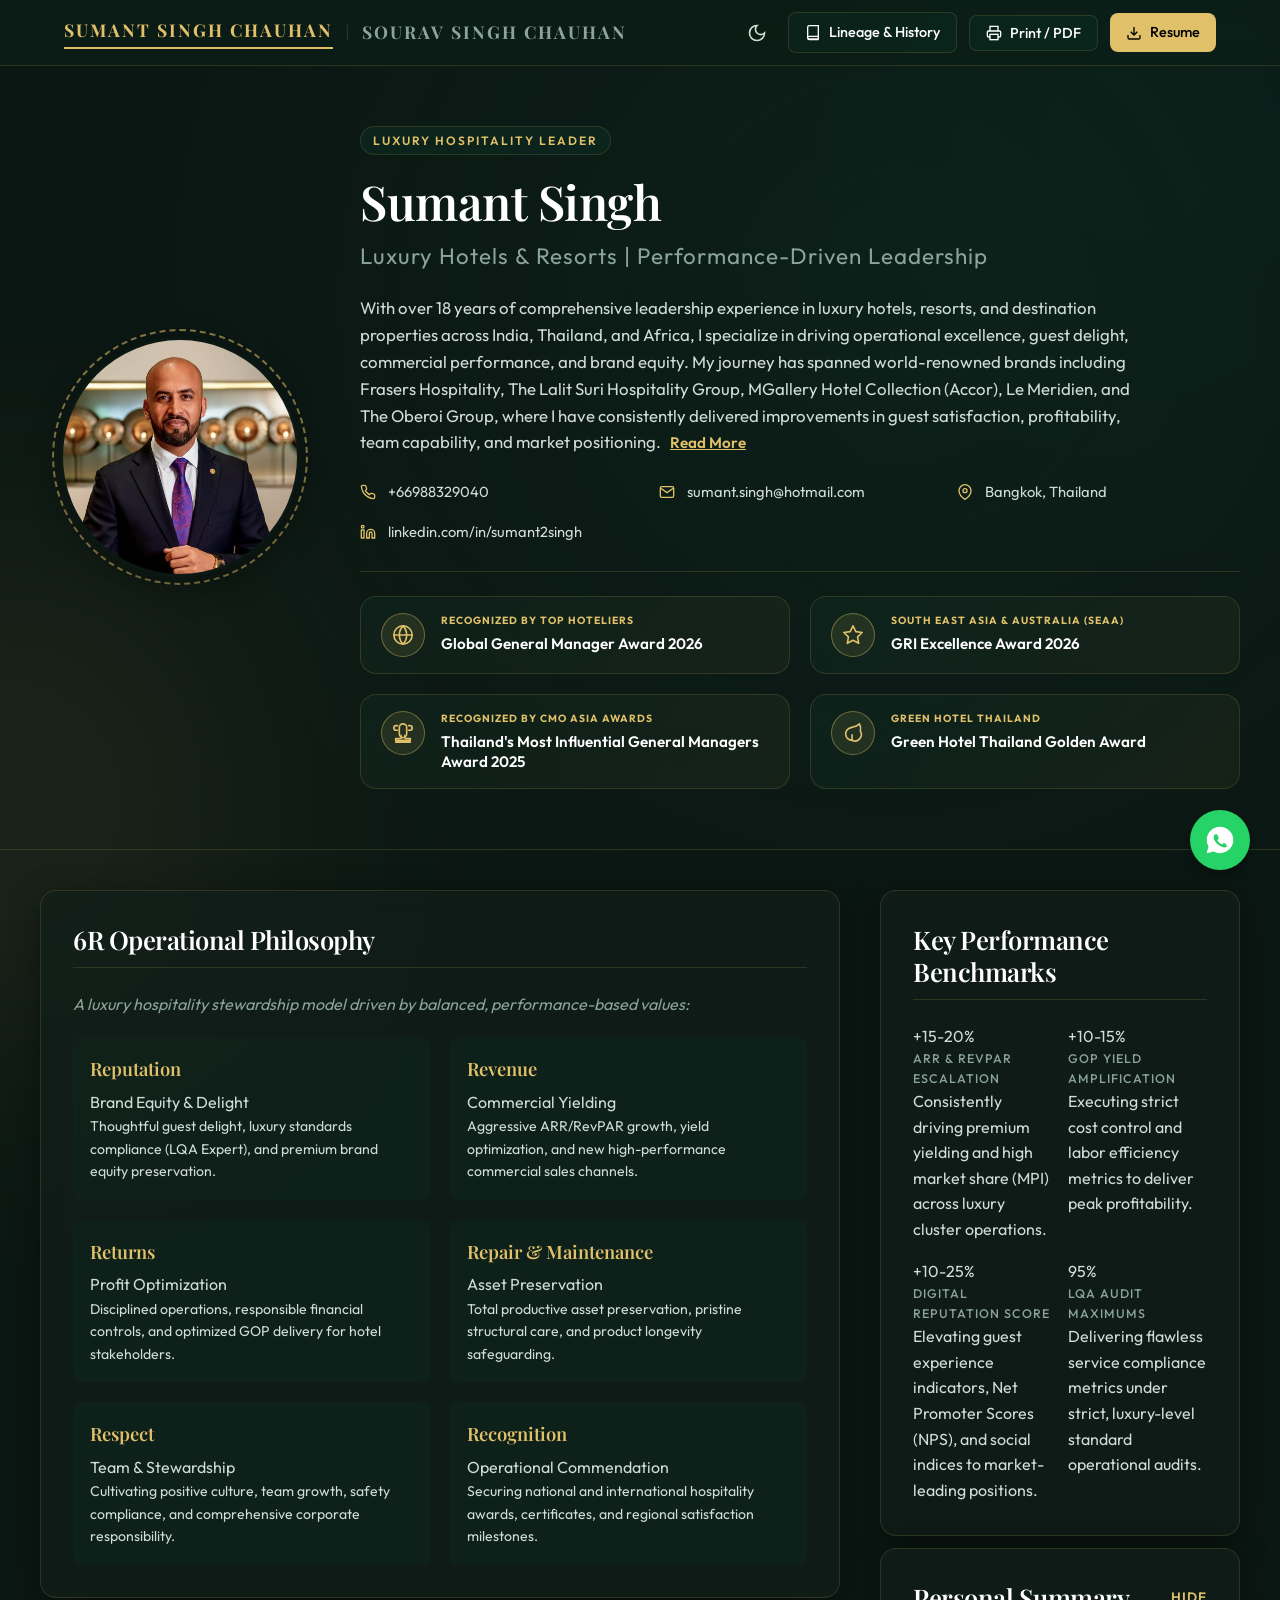
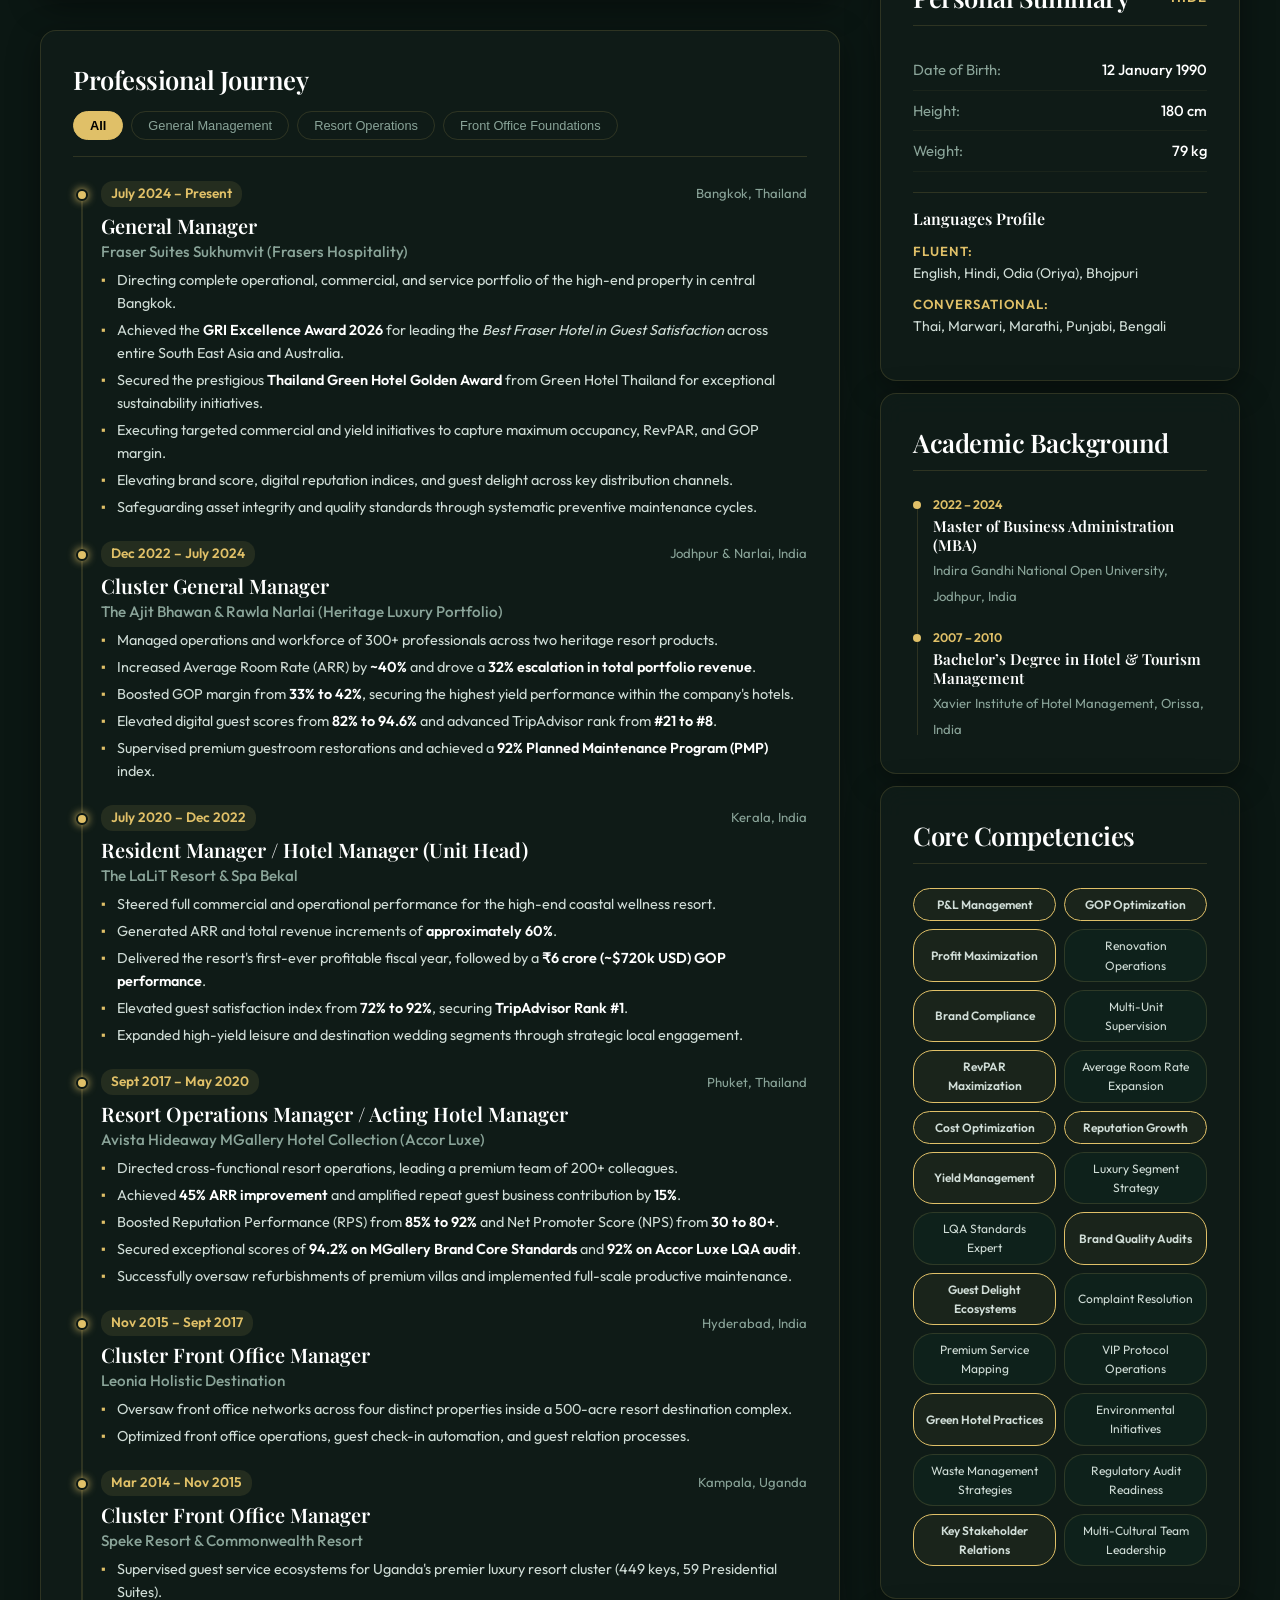
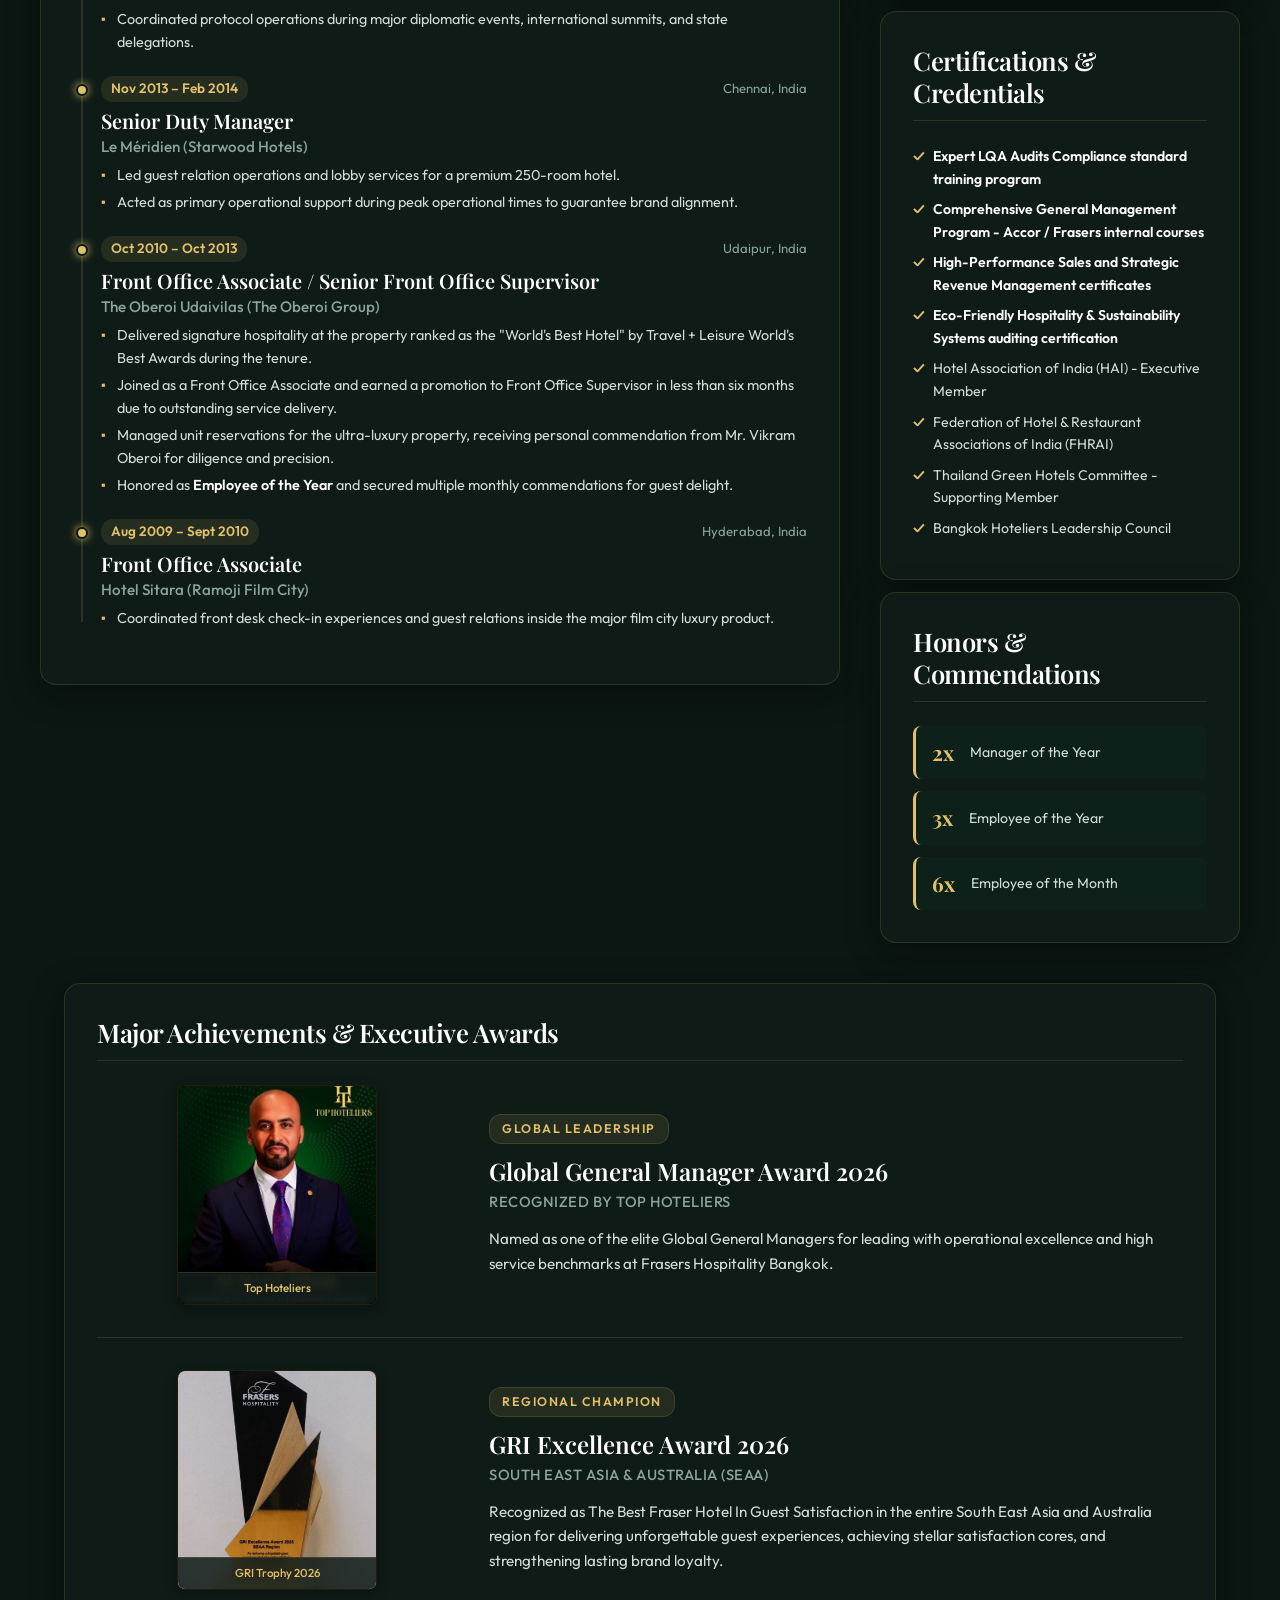
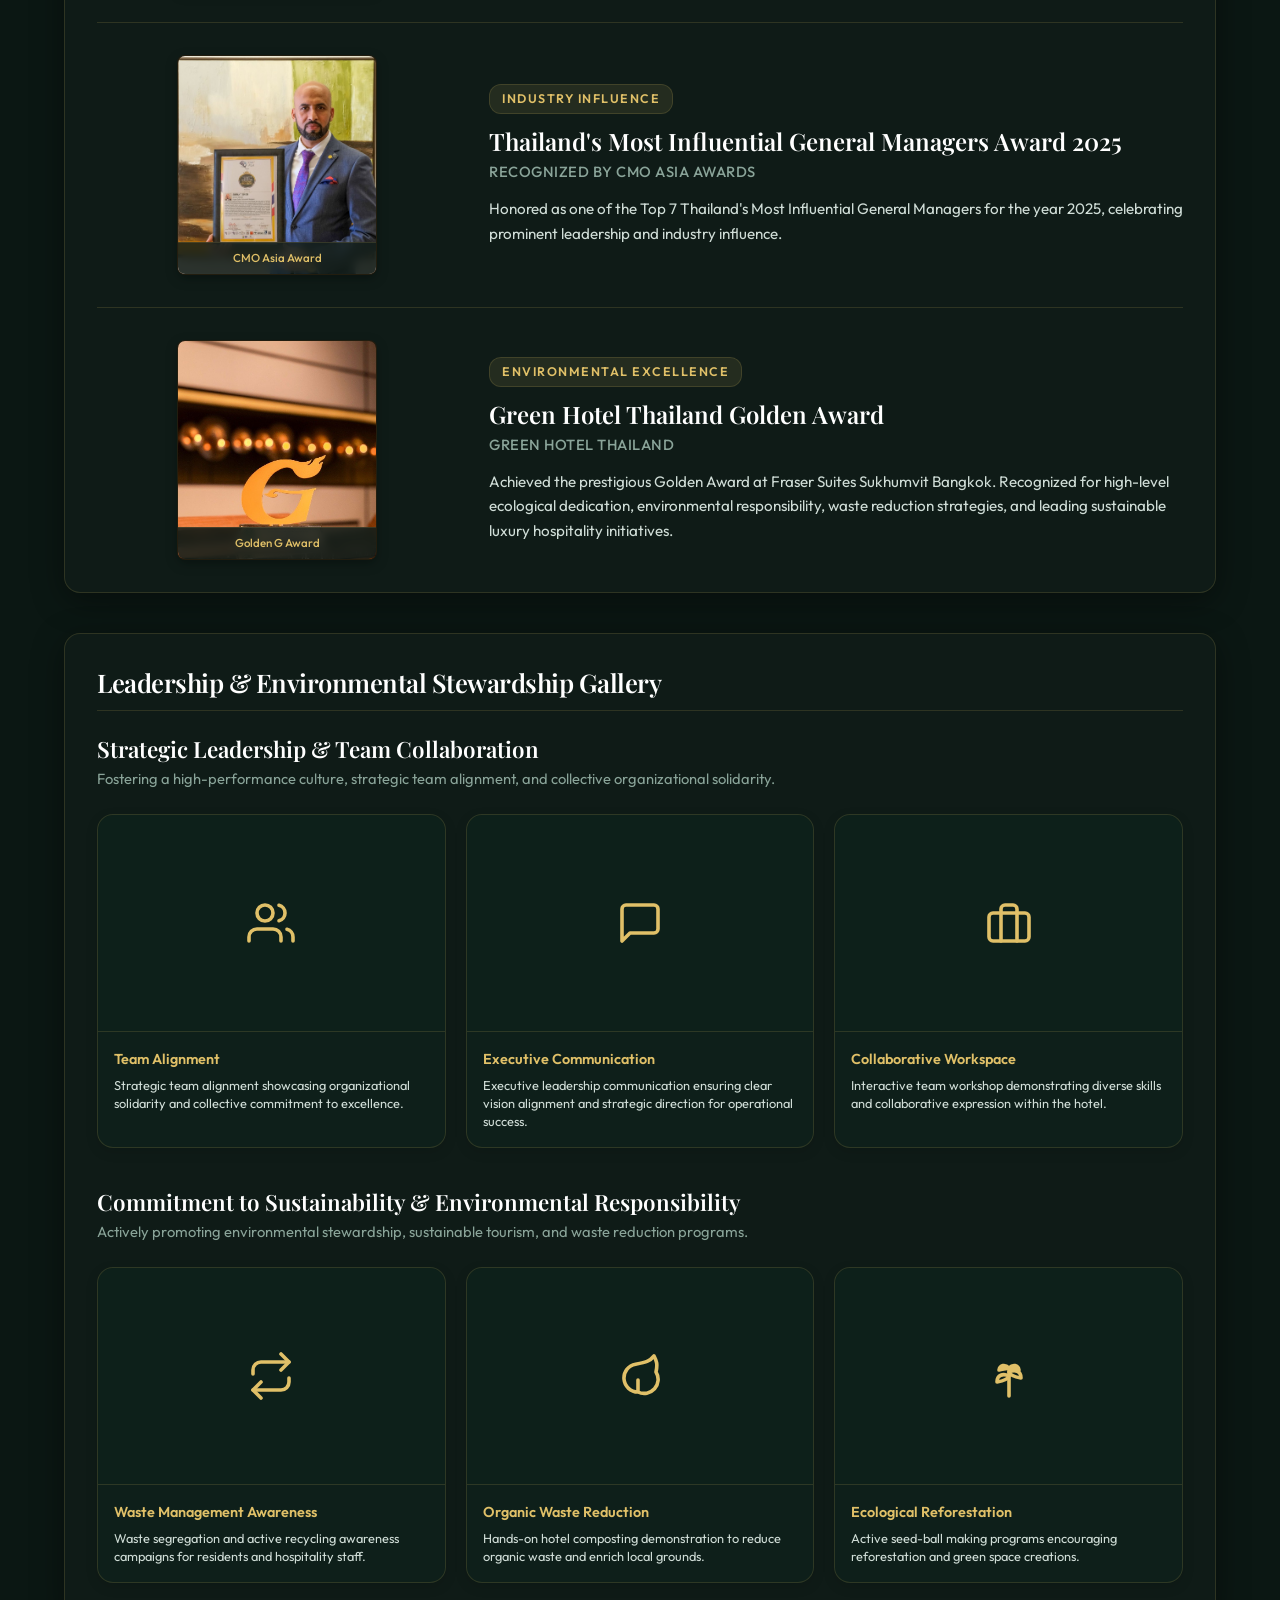
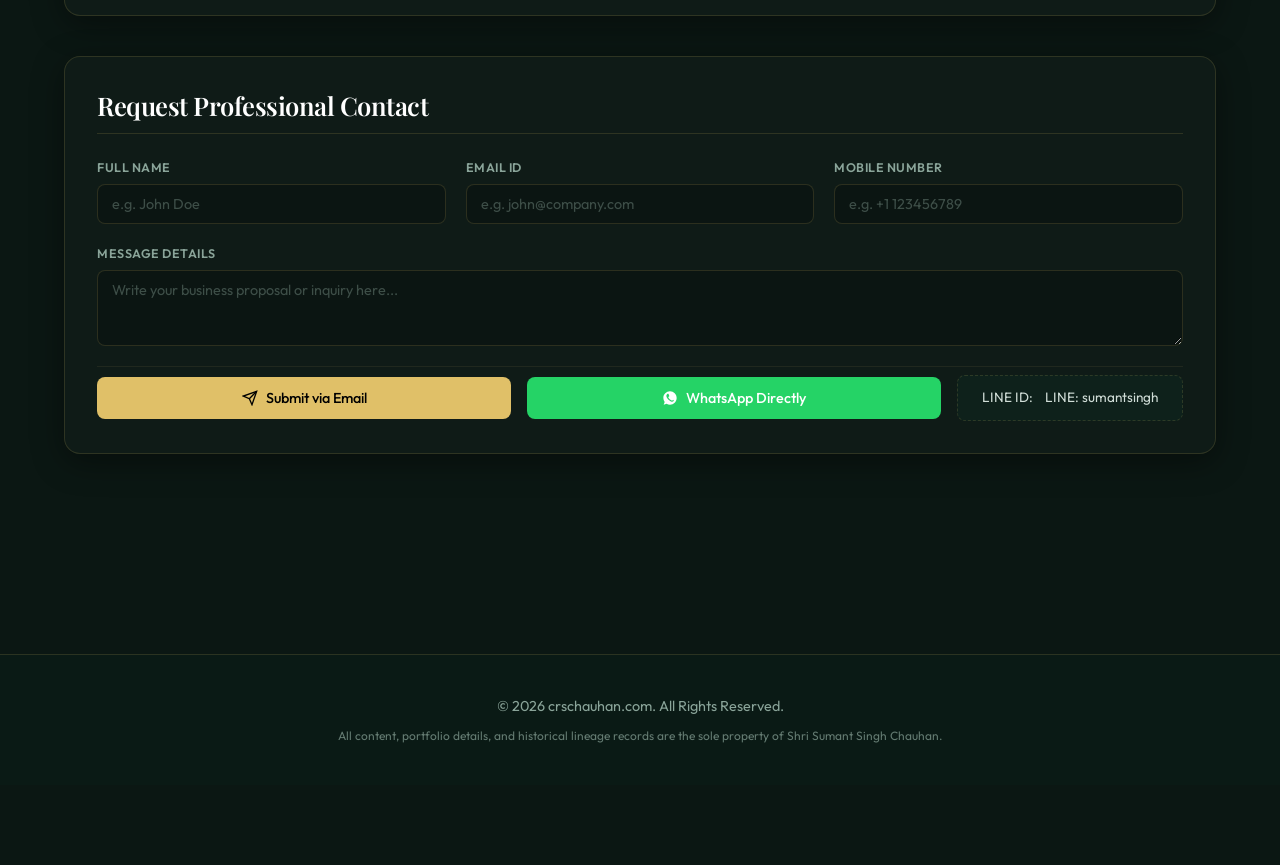
==== index.html @ 69173e4f "Highlight specified core competencies and rename assets only on Sumant profile, and remove bottom pa" ====
<!DOCTYPE html>
<html lang="en" data-theme="dark">
<head>
  <meta charset="UTF-8">
  <meta name="viewport" content="width=device-width, initial-scale=1.0">
  <script>
    if ('serviceWorker' in navigator) {
      navigator.serviceWorker.getRegistrations().then(function(registrations) {
        for (let registration of registrations) {
          registration.unregister();
        }
      });
    }
  </script>
  <!-- Deployment Trigger: June 29, 2026 -->
  <title>Sumant Singh | General Manager & Luxury Hospitality Leader</title>
  
  <!-- SEO Meta Tags -->
  <meta name="description" content="Executive Portfolio & Biodata of Sumant Singh, General Manager in luxury hospitality. 16+ years experience directing world-class resorts and luxury properties.">
  <meta name="keywords" content="Sumant Singh, General Manager, Luxury Hospitality, Resort Operations, Hotel Manager, LQA Standards, The Oberoi, MGallery, Frasers Hospitality, Jodhpur, Bangkok">
  <meta name="author" content="Sumant Singh">
  <link rel="canonical" href="https://crschauhan.com/">
  
  <!-- Open Graph -->
  <meta property="og:title" content="Sumant Singh | General Manager & Luxury Hospitality Leader">
  <meta property="og:description" content="16+ years of operational excellence, driving RevPAR +15-20% and GOP +10-15% in premium resorts and luxury destinations globally.">
  <meta property="og:image" content="profile.jpg">
  <meta property="og:url" content="https://crschauhan.com/">
  <meta property="og:type" content="profile">

  <!-- Preloads -->
  <link rel="preload" as="image" href="profile.jpg">

  <!-- Google Fonts -->
  <link rel="preconnect" href="https://fonts.googleapis.com">
  <link rel="preconnect" href="https://fonts.gstatic.com" crossorigin>
  <link href="https://fonts.googleapis.com/css2?family=Outfit:wght@300;400;500;600;700&family=Playfair+Display:ital,wght@0,400;0,600;0,700;1,400&display=swap" rel="stylesheet">

  <!-- JSON-LD Structured Data -->
  <script type="application/ld+json">
  {
    "@context": "https://schema.org",
    "@type": "Person",
    "name": "Sumant Singh",
    "jobTitle": "General Manager",
    "description": "Luxury hospitality leader with 16+ years of experience directing world-class resorts and luxury properties across India, Thailand, and Africa.",
    "url": "https://crschauhan.com/",
    "image": "https://crschauhan.com/profile.jpg",
    "telephone": "+66988329040",
    "email": "sumant.singh@hotmail.com",
    "address": {
      "@type": "PostalAddress",
      "addressLocality": "Bangkok",
      "addressCountry": "TH"
    },
    "sameAs": [
      "https://www.linkedin.com/in/sumant2singh"
    ],
    "knowsAbout": ["Revenue Management", "Luxury Hospitality", "Resort Operations", "LQA Standards", "Yield Management"]
  }
  </script>

  <!-- Custom Stylesheet -->
  <link rel="stylesheet" href="styles.css">
  <style>
    @media (min-width: 1025px) {
      .timeline-item {
        margin-bottom: 22px;
      }
      .timeline-company {
        margin-bottom: 8px;
      }
      .timeline-details li {
        margin-bottom: 4px;
      }
      .sidebar-column .section-card {
        margin-bottom: 12px;
      }
      .sidebar-column .section-card:last-child {
        margin-bottom: 0;
      }
    }
  </style>
</head>
<body>

  <!-- Background Glows -->
  <div class="glow-container" aria-hidden="true">
    <div class="glow-bg glow-1"></div>
    <div class="glow-bg glow-2"></div>
  </div>

  <!-- Top Action Bar -->
  <nav class="action-bar" aria-label="Quick Controls">
    <div class="action-bar-container">
      <div class="logo-switcher">
        <a href="index.html" class="logo-link active">SUMANT <span class="logo-last-name">SINGH CHAUHAN</span></a>
        <span class="logo-separator">|</span>
        <a href="sourav.html" class="logo-link">SOURAV <span class="logo-last-name">SINGH CHAUHAN</span></a>
      </div>
      <div class="action-controls">
        <button id="theme-toggle" class="btn-icon" aria-label="Toggle Light/Dark Theme" title="Toggle Theme">
          <svg class="sun-icon" xmlns="http://www.w3.org/2000/svg" viewBox="0 0 24 24" fill="none" stroke="currentColor" stroke-width="2"><circle cx="12" cy="12" r="4"/><path d="M12 2v2M12 20v2M4.93 4.93l1.41 1.41M17.66 17.66l1.41 1.41M2 12h2M20 12h2M6.34 17.66l-1.41 1.41M19.07 4.93l-1.41 1.41"/></svg>
          <svg class="moon-icon" xmlns="http://www.w3.org/2000/svg" viewBox="0 0 24 24" fill="none" stroke="currentColor" stroke-width="2"><path d="M12 3a6 6 0 0 0 9 9 9 9 0 1 1-9-9Z"/></svg>
        </button>
        <a href="history.html" class="btn btn-secondary btn-small">
          <svg class="btn-icon-svg" xmlns="http://www.w3.org/2000/svg" viewBox="0 0 24 24" fill="none" stroke="currentColor" stroke-width="2"><path d="M4 19.5A2.5 2.5 0 0 1 6.5 17H20M4 19.5A2.5 2.5 0 0 0 6.5 22H20M4 19.5V3.5A2.5 2.5 0 0 1 6.5 1H20v20H6.5a2.5 2.5 0 0 1-2.5-2.5z"/></svg>
          <span class="btn-text">Lineage & History</span>
        </a>
        <button id="btn-print" class="btn btn-secondary btn-small" aria-label="Print Biodata / Export PDF">
          <svg class="btn-icon-svg" xmlns="http://www.w3.org/2000/svg" viewBox="0 0 24 24" fill="none" stroke="currentColor" stroke-width="2"><path d="M6 9V2h12v7M6 18H4a2 2 0 0 1-2-2v-5a2 2 0 0 1 2-2h16a2 2 0 0 1 2 2v5a2 2 0 0 1-2 2h-2"/><rect x="6" y="14" width="12" height="8"/></svg>
          <span class="btn-text">Print / PDF</span>
        </button>
        <a href="resume.pdf" target="_blank" class="btn btn-primary btn-small" download="Sumant_Singh_Resume.pdf">
          <svg class="btn-icon-svg" xmlns="http://www.w3.org/2000/svg" viewBox="0 0 24 24" fill="none" stroke="currentColor" stroke-width="2"><path d="M21 15v4a2 2 0 0 1-2 2H5a2 2 0 0 1-2-2v-4M7 10l5 5 5-5M12 15V3"/></svg>
          <span class="btn-text">Resume</span>
        </a>
      </div>
    </div>
  </nav>

  <!-- Executive Header -->
  <header class="hero-section">
    <div class="hero-container">
      <div class="hero-profile-wrapper">
        <div class="profile-image-container">
          <img src="profile.jpg" alt="Sumant Singh General Manager Bangkok" class="profile-image" loading="eager" fetchpriority="high" decoding="async">
          <div class="profile-image-border"></div>
        </div>
      </div>
      
      <div class="hero-content">
        <span class="badge">Luxury Hospitality Leader</span>
        <h1 class="hero-title">Sumant Singh</h1>
        <p class="hero-subtitle">General Manager</p>
        
        <div class="hero-bio">
          With over 18 years of comprehensive leadership experience in luxury hotels, resorts, and destination properties across India, Thailand, and Africa, I specialize in driving operational excellence, guest delight, commercial performance, and brand equity. My journey has spanned world-renowned brands including Frasers Hospitality, The Lalit Suri Hospitality Group, MGallery Hotel Collection (Accor), Le Meridien, and The Oberoi Group, where I have consistently delivered improvements in guest satisfaction, profitability, team capability, and market positioning.
        </div>

        <!-- Quick Contacts Grid -->
        <div class="quick-contacts">
          <div class="contact-item">
            <svg class="contact-icon" xmlns="http://www.w3.org/2000/svg" viewBox="0 0 24 24" fill="none" stroke="currentColor" stroke-width="2"><path d="M22 16.92v3a2 2 0 0 1-2.18 2 19.79 19.79 0 0 1-8.63-3.07 19.5 19.5 0 0 1-6-6 19.79 19.79 0 0 1-3.07-8.67A2 2 0 0 1 4.11 2h3a2 2 0 0 1 2 1.72 12.84 12.84 0 0 0 .7 2.81 2 2 0 0 1-.45 2.11L8.09 9.91a16 16 0 0 0 6 6l1.27-1.27a2 2 0 0 1 2.11-.45 12.84 12.84 0 0 0 2.81.7A2 2 0 0 1 22 16.92z"/></svg>
            <a href="tel:+66988329040" class="contact-link">+66 988329040</a>
          </div>
          <div class="contact-item">
            <svg class="contact-icon" xmlns="http://www.w3.org/2000/svg" viewBox="0 0 24 24" fill="none" stroke="currentColor" stroke-width="2"><path d="M4 4h16c1.1 0 2 .9 2 2v12c0 1.1-.9 2-2 2H4c-1.1 0-2-.9-2-2V6c0-1.1.9-2 2-2z"/><polyline points="22,6 12,13 2,6"/></svg>
            <a href="mailto:sumant.singh@hotmail.com" class="contact-link">sumant.singh@hotmail.com</a>
          </div>
          <div class="contact-item">
            <svg class="contact-icon" xmlns="http://www.w3.org/2000/svg" viewBox="0 0 24 24" fill="none" stroke="currentColor" stroke-width="2"><path d="M21 10c0 7-9 13-9 13s-9-6-9-13a9 9 0 0 1 18 0z"/><circle cx="12" cy="10" r="3"/></svg>
            <span class="contact-text">Bangkok, Thailand</span>
          </div>
          <div class="contact-item">
            <svg class="contact-icon" xmlns="http://www.w3.org/2000/svg" viewBox="0 0 24 24" fill="none" stroke="currentColor" stroke-width="2"><path d="M16 8a6 6 0 0 1 6 6v7h-4v-7a2 2 0 0 0-2-2 2 2 0 0 0-2 2v7h-4v-7a6 6 0 0 1 6-6z"/><rect x="2" y="9" width="4" height="12"/><circle cx="4" cy="4" r="2"/></svg>
            <a href="https://www.linkedin.com/in/sumant2singh" target="_blank" class="contact-link">linkedin.com/in/sumant2singh</a>
          </div>
        </div>

        <!-- Elegant Hero Awards Grid (2x2 layout) -->
        <div class="hero-awards-grid">
          
          <!-- Award 1: Global GM -->
          <div class="hero-award-card" tabindex="0">
            <div class="hero-award-icon-container">
              <svg class="hero-award-icon" viewBox="0 0 24 24" fill="none" stroke="currentColor" stroke-width="1.8" stroke-linecap="round" stroke-linejoin="round">
                <circle cx="12" cy="12" r="10"/>
                <path d="M12 2a14.5 14.5 0 0 0 0 20 14.5 14.5 0 0 0 0-20M2 12h20"/>
              </svg>
            </div>
            <div class="hero-award-content">
              <span class="hero-award-category">RECOGNIZED BY TOP HOTELIERS</span>
              <h3 class="hero-award-title">Global General Manager Award 2026</h3>
            </div>
          </div>

          <!-- Award 2: Most Influential GM -->
          <div class="hero-award-card" tabindex="0">
            <div class="hero-award-icon-container">
              <svg class="hero-award-icon" viewBox="0 0 24 24" fill="none" stroke="currentColor" stroke-width="1.8" stroke-linecap="round" stroke-linejoin="round">
                <polygon points="12 2 15.09 8.26 22 9.27 17 14.14 18.18 21.02 12 17.77 5.82 21.02 7 14.14 2 9.27 8.91 8.26 12 2"/>
              </svg>
            </div>
            <div class="hero-award-content">
              <span class="hero-award-category">RECOGNIZED BY CMO ASIA AWARDS</span>
              <h3 class="hero-award-title">Thailand's Most Influential General Managers Award 2025</h3>
            </div>
          </div>

          <!-- Award 3: GRI Excellence -->
          <div class="hero-award-card" tabindex="0">
            <div class="hero-award-icon-container">
              <svg class="hero-award-icon" viewBox="0 0 24 24" fill="none" stroke="currentColor" stroke-width="1.8" stroke-linecap="round" stroke-linejoin="round">
                <path d="M6 9H4.5a2.5 2.5 0 0 1 0-5H6M18 9h1.5a2.5 2.5 0 0 0 0-5H18M4 22h16M10 14.66V17c0 .55-.45 1-1 1H4v2h16v-2h-5c-.55 0-1-.45-1-1v-2.34"/>
                <path d="M12 2a4 4 0 0 0-4 4v7a4 4 0 0 0 8 0V6a4 4 0 0 0-4-4z"/>
              </svg>
            </div>
            <div class="hero-award-content">
              <span class="hero-award-category">SOUTH EAST ASIA & AUSTRALIA (SEAA)</span>
              <h3 class="hero-award-title">GRI Excellence Award 2026</h3>
            </div>
          </div>

          <!-- Award 4: Green Hotel Thailand -->
          <div class="hero-award-card" tabindex="0">
            <div class="hero-award-icon-container">
              <svg class="hero-award-icon" viewBox="0 0 24 24" fill="none" stroke="currentColor" stroke-width="1.8" stroke-linecap="round" stroke-linejoin="round">
                <path d="M11 20A7 7 0 0 1 9.8 6.1C15.5 5 17 4.48 19 2c1 2 2 3.5 1 8a7 7 0 0 1-9 10zm0 0v-6"/>
              </svg>
            </div>
            <div class="hero-award-content">
              <span class="hero-award-category">GREEN HOTEL THAILAND</span>
              <h3 class="hero-award-title">Green Hotel Thailand Golden Award</h3>
            </div>
          </div>

        </div>

      </div>
    </div>
  </header>

  <!-- Principal Content -->
  <main class="main-content">
    <div class="main-container">
      
      <!-- LEFT COLUMN: Career Experience & Philosophy -->
      <section class="career-column" aria-labelledby="experience-heading">
        
        <!-- Hospitality Philosophy -->
        <div class="section-card philosophy-card">
          <h2 class="section-title">6R Operational Philosophy</h2>
          <p class="philosophy-intro">A luxury hospitality stewardship model driven by balanced, performance-based values:</p>
          <div class="philosophy-grid">
            <div class="philosophy-item">
              <span class="phi-value">Reputation</span>
              <p class="phi-desc">Thoughtful guest delight, luxury standards compliance (LQA Expert), and brand equity.</p>
            </div>
            <div class="philosophy-item">
              <span class="phi-value">Revenue</span>
              <p class="phi-desc">Aggressive ARR/RevPAR growth, yield optimization, and new commercial channels.</p>
            </div>
            <div class="philosophy-item">
              <span class="phi-value">Returns</span>
              <p class="phi-desc">Disciplined operations, responsible financial controls, and optimized GOP delivery.</p>
            </div>
            <div class="philosophy-item">
              <span class="phi-value">Repair & Maintenance</span>
              <p class="phi-desc">Total productive asset preservation, pristine structural care, and product longevity.</p>
            </div>
            <div class="philosophy-item">
              <span class="phi-value">Respect</span>
              <p class="phi-desc">The cornerstone of collaborative leadership, high trust, and cross-functional alignment.</p>
            </div>
            <div class="philosophy-item">
              <span class="phi-value">Recognition</span>
              <p class="phi-desc">Empowering service cultures by celebrating achievements and motivating talent.</p>
            </div>
          </div>
        </div>

        <!-- Career Experience -->
        <div class="section-card timeline-card">
          <div class="timeline-header">
            <h2 id="experience-heading" class="section-title">Professional Journey</h2>
            
            <!-- Category Filter Controls -->
            <div class="filter-controls" role="tablist" aria-label="Filter career journey">
              <button class="filter-btn active" role="tab" aria-selected="true" data-filter="all">All</button>
              <button class="filter-btn" role="tab" aria-selected="false" data-filter="gm">General Management</button>
              <button class="filter-btn" role="tab" aria-selected="false" data-filter="ops">Resort Operations</button>
              <button class="filter-btn" role="tab" aria-selected="false" data-filter="fo">Front Office Foundations</button>
            </div>
          </div>

          <div class="timeline-container">
            
            <!-- Fraser Suites -->
            <div class="timeline-item" data-category="gm">
              <div class="timeline-dot"></div>
              <div class="timeline-meta">
                <span class="timeline-date">July 2024 – Present</span>
                <span class="timeline-location">Bangkok, Thailand</span>
              </div>
              <h3 class="timeline-role">General Manager</h3>
              <h4 class="timeline-company">Fraser Suites Sukhumvit (Frasers Hospitality)</h4>
              <ul class="timeline-details">
                <li>Directing complete operational, commercial, and service portfolio of the high-end property in central Bangkok.</li>
                <li>Achieved the **GRI Excellence Award 2026** for leading the *Best Fraser Hotel in Guest Satisfaction* across entire South East Asia and Australia.</li>
                <li>Secured the prestigious **Thailand Green Hotel Golden Award** from Green Hotel Thailand for exceptional sustainability initiatives.</li>
                <li>Executing targeted commercial and yield initiatives to capture maximum occupancy, RevPAR, and GOP margin.</li>
                <li>Elevating brand score, digital reputation indices, and guest delight across key distribution channels.</li>
                <li>Safeguarding asset integrity and quality standards through systematic preventive maintenance cycles.</li>
              </ul>
            </div>

            <!-- Ajit Bhawan -->
            <div class="timeline-item" data-category="gm">
              <div class="timeline-dot"></div>
              <div class="timeline-meta">
                <span class="timeline-date">Dec 2022 – July 2024</span>
                <span class="timeline-location">Jodhpur & Narlai, India</span>
              </div>
              <h3 class="timeline-role">Cluster General Manager</h3>
              <h4 class="timeline-company">The Ajit Bhawan & Rawla Narlai (Heritage Luxury Portfolio)</h4>
              <ul class="timeline-details">
                <li>Managed operations and workforce of 300+ professionals across two heritage resort products.</li>
                <li>Increased Average Room Rate (ARR) by **~40%** and drove a **32% escalation in total portfolio revenue**.</li>
                <li>Boosted GOP margin from **33% to 42%**, securing the highest yield performance within the company's hotels.</li>
                <li>Elevated digital guest scores from **82% to 94.6%** and advanced TripAdvisor rank from **#21 to #8**.</li>
                <li>Supervised premium guestroom restorations and achieved a **92% Planned Maintenance Program (PMP)** index.</li>
              </ul>
            </div>

            <!-- The Lalit -->
            <div class="timeline-item" data-category="gm ops">
              <div class="timeline-dot"></div>
              <div class="timeline-meta">
                <span class="timeline-date">July 2020 – Dec 2022</span>
                <span class="timeline-location">Kerala, India</span>
              </div>
              <h3 class="timeline-role">Resident Manager / Hotel Manager (Unit Head)</h3>
              <h4 class="timeline-company">The LaLiT Resort & Spa Bekal</h4>
              <ul class="timeline-details">
                <li>Steered full commercial and operational performance for the high-end coastal wellness resort.</li>
                <li>Generated ARR and total revenue increments of **approximately 60%**.</li>
                <li>Delivered the resort's first-ever profitable fiscal year, followed by a **₹6 crore (~$720k USD) GOP performance**.</li>
                <li>Elevated guest satisfaction index from **72% to 92%**, securing **TripAdvisor Rank #1**.</li>
                <li>Expanded high-yield leisure and destination wedding segments through strategic local engagement.</li>
              </ul>
            </div>

            <!-- MGallery -->
            <div class="timeline-item" data-category="ops">
              <div class="timeline-dot"></div>
              <div class="timeline-meta">
                <span class="timeline-date">Sept 2017 – May 2020</span>
                <span class="timeline-location">Phuket, Thailand</span>
              </div>
              <h3 class="timeline-role">Resort Operations Manager / Acting Hotel Manager</h3>
              <h4 class="timeline-company">Avista Hideaway MGallery Hotel Collection (Accor Luxe)</h4>
              <ul class="timeline-details">
                <li>Directed cross-functional resort operations, leading a premium team of 200+ colleagues.</li>
                <li>Achieved **45% ARR improvement** and amplified repeat guest business contribution by **15%**.</li>
                <li>Boosted Reputation Performance (RPS) from **85% to 92%** and Net Promoter Score (NPS) from **30 to 80+**.</li>
                <li>Secured exceptional scores of **94.2% on MGallery Brand Core Standards** and **92% on Accor Luxe LQA audit**.</li>
                <li>Successfully oversaw refurbishments of premium villas and implemented full-scale productive maintenance.</li>
              </ul>
            </div>

            <!-- Leonia -->
            <div class="timeline-item" data-category="fo">
              <div class="timeline-dot"></div>
              <div class="timeline-meta">
                <span class="timeline-date">Nov 2015 – Sept 2017</span>
                <span class="timeline-location">Hyderabad, India</span>
              </div>
              <h3 class="timeline-role">Cluster Front Office Manager</h3>
              <h4 class="timeline-company">Leonia Holistic Destination</h4>
              <ul class="timeline-details">
                <li>Oversaw front office networks across four distinct properties inside a 500-acre resort destination complex.</li>
                <li>Optimized front office operations, guest check-in automation, and guest relation processes.</li>
              </ul>
            </div>

            <!-- Speke Resort -->
            <div class="timeline-item" data-category="fo">
              <div class="timeline-dot"></div>
              <div class="timeline-meta">
                <span class="timeline-date">Mar 2014 – Nov 2015</span>
                <span class="timeline-location">Kampala, Uganda</span>
              </div>
              <h3 class="timeline-role">Cluster Front Office Manager</h3>
              <h4 class="timeline-company">Speke Resort & Commonwealth Resort</h4>
              <ul class="timeline-details">
                <li>Supervised guest service ecosystems for Uganda's premier luxury resort cluster (449 keys, 59 Presidential Suites).</li>
                <li>Coordinated protocol operations during major diplomatic events, international summits, and state delegations.</li>
              </ul>
            </div>

            <!-- Le Meridien -->
            <div class="timeline-item" data-category="fo">
              <div class="timeline-dot"></div>
              <div class="timeline-meta">
                <span class="timeline-date">Nov 2013 – Feb 2014</span>
                <span class="timeline-location">Chennai, India</span>
              </div>
              <h3 class="timeline-role">Senior Duty Manager</h3>
              <h4 class="timeline-company">Le Méridien (Starwood Hotels)</h4>
              <ul class="timeline-details">
                <li>Led guest relation operations and lobby services for a premium 250-room hotel.</li>
                <li>Acted as primary operational support during peak operational times to guarantee brand alignment.</li>
              </ul>
            </div>

            <!-- Oberoi Udaivilas -->
            <div class="timeline-item" data-category="fo">
              <div class="timeline-dot"></div>
              <div class="timeline-meta">
                <span class="timeline-date">Oct 2010 – Oct 2013</span>
                <span class="timeline-location">Udaipur, India</span>
              </div>
              <h3 class="timeline-role">Front Office Associate / Senior Front Office Supervisor</h3>
              <h4 class="timeline-company">The Oberoi Udaivilas (The Oberoi Group)</h4>
              <ul class="timeline-details">
                <li>Delivered signature hospitality at the property ranked as the "World's Best Hotel" by Travel + Leisure World's Best Awards during the tenure.</li>
                <li>Joined as a Front Office Associate and earned a promotion to Front Office Supervisor in less than six months due to outstanding service delivery.</li>
                <li>Managed unit reservations for the ultra-luxury property, receiving personal commendation from Mr. Vikram Oberoi for diligence and precision.</li>
                <li>Honored as **Employee of the Year** and secured multiple monthly commendations for guest delight.</li>
              </ul>
            </div>

            <!-- Hotel Sitara -->
            <div class="timeline-item" data-category="fo">
              <div class="timeline-dot"></div>
              <div class="timeline-meta">
                <span class="timeline-date">Aug 2009 – Sept 2010</span>
                <span class="timeline-location">Hyderabad, India</span>
              </div>
              <h3 class="timeline-role">Front Office Associate</h3>
              <h4 class="timeline-company">Hotel Sitara (Ramoji Film City)</h4>
              <ul class="timeline-details">
                <li>Coordinated front desk check-in experiences and guest relations inside the major film city luxury product.</li>
              </ul>
            </div>

          </div>
        </div>
      </section>

      <!-- RIGHT COLUMN: Personal Info, Metrics, Skills, Awards -->
      <aside class="sidebar-column" aria-label="Profile Details and Achievements">
        
        <!-- Impact Metrics -->
        <div class="section-card metrics-card">
          <h2 class="section-title">Key Performance Benchmarks</h2>
          <div class="metrics-grid">
            <div class="metric-box">
              <span class="metric-num">+15-20%</span>
              <span class="metric-label">RevPAR Growth</span>
            </div>
            <div class="metric-box">
              <span class="metric-num">+10-15%</span>
              <span class="metric-label">GOP margin</span>
            </div>
            <div class="metric-box">
              <span class="metric-num">+10-25%</span>
              <span class="metric-label">Reputation Score</span>
            </div>
            <div class="metric-box">
              <span class="metric-num">95%</span>
              <span class="metric-label">Max LQA Audit</span>
            </div>
          </div>
        </div>

        <!-- Personal Details -->
        <div class="section-card personal-card">
          <div class="personal-header">
            <h2 class="section-title">Personal Summary</h2>
            <button id="toggle-personal" class="btn-text-toggle" aria-label="Show or hide personal attributes">Hide</button>
          </div>
          <div id="personal-content" class="personal-body">
            <div class="personal-row">
              <span class="p-label">Date of Birth:</span>
              <span class="p-value">12 January 1990</span>
            </div>
            <div class="personal-row">
              <span class="p-label">Height:</span>
              <span class="p-value">180 cm</span>
            </div>
            <div class="personal-row">
              <span class="p-label">Weight:</span>
              <span class="p-value">79 kg</span>
            </div>
            
            <div class="languages-section">
              <h3 class="sub-section-title">Languages Profile</h3>
              <div class="lang-group">
                <span class="lang-heading">Fluent:</span>
                <p class="lang-list">English, Hindi, Odia (Oriya), Bhojpuri</p>
              </div>
              <div class="lang-group">
                <span class="lang-heading">Conversational:</span>
                <p class="lang-list">Thai, Marwari, Marathi, Punjabi, Bengali</p>
              </div>
            </div>
          </div>
        </div>

        <!-- Academic Foundation -->
        <div class="section-card education-card">
          <h2 class="section-title">Academic Background</h2>
          <div class="edu-timeline">
            <div class="edu-item">
              <div class="edu-dot"></div>
              <span class="edu-year">2022 – 2024</span>
              <h3 class="edu-title">Master of Business Administration (MBA)</h3>
              <p class="edu-inst">Indira Gandhi National Open University, Jodhpur, India</p>
            </div>
            <div class="edu-item">
              <div class="edu-dot"></div>
              <span class="edu-year">2007 – 2010</span>
              <h3 class="edu-title">Bachelor’s Degree in Hotel & Tourism Management</h3>
              <p class="edu-inst">Xavier Institute of Hotel Management, Orissa, India</p>
            </div>
          </div>
        </div>

        <!-- Core Competencies -->
        <div class="section-card skills-card">
          <h2 class="section-title">Core Competencies</h2>
          <div class="skills-wrapper">
            <span class="skill-badge">Business Development</span>
            <span class="skill-badge font-strong">Revenue & Profit Growth</span>
            <span class="skill-badge">Revenue Enhancement</span>
            <span class="skill-badge">Business Transformation</span>
            <span class="skill-badge font-strong">Reputation Management</span>
            <span class="skill-badge">Cost Shaving Initiatives</span>
            <span class="skill-badge">Yield Management</span>
            <span class="skill-badge">Sales Strategy</span>
            <span class="skill-badge">Talent Optimization</span>
            <span class="skill-badge">Training & Development</span>
            <span class="skill-badge">Property Maintenance</span>
          </div>
        </div>

        <!-- Certifications & Committees -->
        <div class="section-card certs-card">
          <h2 class="section-title">Certifications & Credentials</h2>
          <ul class="styled-list">
            <li><strong>LQA Audit Expert & Hotel Re-Classification Auditor</strong></li>
            <li>Member of Hotel Association of India (HAI) & FHRAI Classification Committee</li>
            <li>Certified Departmental Trainer (The Oberoi Group & Accor Hotels)</li>
            <li>Agentic AI Frameworks for Business Planning</li>
            <li>Developing a Competitive Strategy (Professional Credentials)</li>
            <li>Strategic Thinking & Business Development</li>
          </ul>
        </div>

        <!-- Historical Honors & Awards -->
        <div class="section-card awards-card">
          <h2 class="section-title">Honors & Commendations</h2>
          <div class="awards-grid">
            <div class="award-item">
              <span class="award-count">2x</span>
              <span class="award-title">Manager of the Year</span>
            </div>
            <div class="award-item">
              <span class="award-count">3x</span>
              <span class="award-title">Employee of the Year</span>
            </div>
            <div class="award-item">
              <span class="award-count">6x</span>
              <span class="award-title">Employee of the Month</span>
            </div>
          </div>
        </div>

      </aside>

    </div>

    <!-- FULL-WIDTH SECTION: Executive Recognitions & Major Awards -->
    <section class="executive-awards-section" aria-labelledby="exec-awards-heading">
      <div class="executive-awards-container">
        <h2 id="exec-awards-heading" class="section-title">Major Achievements & Executive Awards</h2>
        
        <div class="awards-features-grid">
          
          <!-- Award 1: Global General Manager Award 2026 -->
          <div class="exec-award-card">
            <div class="exec-award-images single-img">
              <div class="award-img-box">
                <img src="award_top_hoteliers.jpg" alt="Sumant Singh celebrated by Top Hoteliers as Global General Manager 2026" class="exec-award-img" loading="lazy" decoding="async">
                <span class="award-img-label">Top Hoteliers</span>
              </div>
            </div>
            <div class="exec-award-info">
              <span class="award-crown">Global Leadership</span>
              <h3>Global General Manager Award 2026</h3>
              <p class="award-org">Recognized by Top Hoteliers</p>
              <p class="award-text">
                Named as one of the elite Global General Managers for leading with operational excellence and high service benchmarks at Frasers Hospitality Bangkok.
              </p>
            </div>
          </div>

          <!-- Award 2: GRI Excellence Award 2026 -->
          <div class="exec-award-card">
            <div class="exec-award-images single-img">
              <div class="award-img-box">
                <img src="award_gri_trophy.jpg" alt="GRI Excellence Award 2026 Trophy Detail" class="exec-award-img" loading="lazy" decoding="async">
                <span class="award-img-label">GRI Trophy 2026</span>
              </div>
            </div>
            <div class="exec-award-info">
              <span class="award-crown">Regional Champion</span>
              <h3>GRI Excellence Award 2026</h3>
              <p class="award-org">South East Asia & Australia (SEAA)</p>
              <p class="award-text">
                Recognized as <strong>The Best Fraser Hotel In Guest Satisfaction</strong> in the entire South East Asia and Australia region for delivering unforgettable guest experiences, achieving stellar satisfaction cores, and strengthening lasting brand loyalty.
              </p>
            </div>
          </div>

          <!-- Award 3: Thailand's Most Influential General Managers Award 2025 -->
          <div class="exec-award-card">
            <div class="exec-award-images single-img">
              <div class="award-img-box">
                <img src="award_cmo_asia.jpg" alt="Sumant Singh receiving Thailand's Most Influential General Managers Award 2025" class="exec-award-img" loading="lazy" decoding="async">
                <span class="award-img-label">CMO Asia Award</span>
              </div>
            </div>
            <div class="exec-award-info">
              <span class="award-crown">Industry Influence</span>
              <h3>Thailand's Most Influential General Managers Award 2025</h3>
              <p class="award-org">Recognized by CMO Asia Awards</p>
              <p class="award-text">
                Honored as one of the Top 7 Thailand's Most Influential General Managers for the year 2025, celebrating prominent leadership and industry influence.
              </p>
            </div>
          </div>

          <!-- Award 4: Green Hotel Thailand Golden Award -->
          <div class="exec-award-card">
            <div class="exec-award-images single-img">
              <div class="award-img-box">
                <img src="award_green_hotel.jpg" alt="Green Hotel Thailand Golden Award Trophy" class="exec-award-img" loading="lazy" decoding="async">
                <span class="award-img-label">Golden G Award</span>
              </div>
            </div>
            <div class="exec-award-info">
              <span class="award-crown">Environmental Excellence</span>
              <h3>Green Hotel Thailand Golden Award</h3>
              <p class="award-org">Green Hotel Thailand</p>
              <p class="award-text">
                Achieved the prestigious <strong>Golden Award</strong> at Fraser Suites Sukhumvit Bangkok. Recognized for high-level ecological dedication, environmental responsibility, waste reduction strategies, and leading sustainable luxury hospitality initiatives.
              </p>
            </div>
          </div>

        </div>
      </div>
    </section>

    <!-- FULL-WIDTH SECTION: Gallery of Strategic Leadership & Environmental Stewardship -->
    <section class="gallery-section" aria-labelledby="gallery-heading">
      <div class="gallery-container">
        <h2 id="gallery-heading" class="section-title">Leadership & Environmental Stewardship Gallery</h2>
        
        <!-- Category 1: Strategic Leadership -->
        <div class="gallery-category-block">
          <h3 class="gallery-cat-title">Strategic Leadership & Team Collaboration</h3>
          <p class="gallery-cat-desc">Fostering a high-performance culture, strategic team alignment, and collective organizational solidarity.</p>
          
          <div class="gallery-grid">
            <figure class="gallery-item-fig">
              <div class="gallery-img-wrapper" aria-hidden="true">
                <svg class="gallery-icon" xmlns="http://www.w3.org/2000/svg" viewBox="0 0 24 24" fill="none" stroke="currentColor" stroke-width="1.8" stroke-linecap="round" stroke-linejoin="round">
                  <path d="M17 21v-2a4 4 0 0 0-4-4H5a4 4 0 0 0-4 4v2"/>
                  <circle cx="9" cy="7" r="4"/>
                  <path d="M23 21v-2a4 4 0 0 0-3-3.87"/>
                  <path d="M16 3.13a4 4 0 0 1 0 7.75"/>
                </svg>
              </div>
              <figcaption class="gallery-caption">
                <strong>Team Alignment</strong>
                <p>Strategic team alignment showcasing organizational solidarity and collective commitment to excellence.</p>
              </figcaption>
            </figure>

            <figure class="gallery-item-fig">
              <div class="gallery-img-wrapper" aria-hidden="true">
                <svg class="gallery-icon" xmlns="http://www.w3.org/2000/svg" viewBox="0 0 24 24" fill="none" stroke="currentColor" stroke-width="1.8" stroke-linecap="round" stroke-linejoin="round">
                  <path d="M21 15a2 2 0 0 1-2 2H7l-4 4V5a2 2 0 0 1 2-2h14a2 2 0 0 1 2 2z"/>
                </svg>
              </div>
              <figcaption class="gallery-caption">
                <strong>Executive Communication</strong>
                <p>Executive leadership communication ensuring clear vision alignment and strategic direction for operational success.</p>
              </figcaption>
            </figure>

            <figure class="gallery-item-fig">
              <div class="gallery-img-wrapper" aria-hidden="true">
                <svg class="gallery-icon" xmlns="http://www.w3.org/2000/svg" viewBox="0 0 24 24" fill="none" stroke="currentColor" stroke-width="1.8" stroke-linecap="round" stroke-linejoin="round">
                  <rect x="2" y="7" width="20" height="14" rx="2" ry="2"/>
                  <path d="M16 21V5a2 2 0 0 0-2-2h-4a2 2 0 0 0-2 2v16"/>
                </svg>
              </div>
              <figcaption class="gallery-caption">
                <strong>Collaborative Workspace</strong>
                <p>Interactive team workshop demonstrating diverse skills and collaborative expression within the hotel.</p>
              </figcaption>
            </figure>
          </div>
        </div>

        <!-- Category 2: Commitment to Sustainability -->
        <div class="gallery-category-block">
          <h3 class="gallery-cat-title">Commitment to Sustainability & Environmental Responsibility</h3>
          <p class="gallery-cat-desc">Actively promoting environmental stewardship, sustainable tourism, and waste reduction programs.</p>
          
          <div class="gallery-grid">
            <figure class="gallery-item-fig">
              <div class="gallery-img-wrapper" aria-hidden="true">
                <svg class="gallery-icon" xmlns="http://www.w3.org/2000/svg" viewBox="0 0 24 24" fill="none" stroke="currentColor" stroke-width="1.8" stroke-linecap="round" stroke-linejoin="round">
                  <polyline points="17 1 21 5 17 9"/>
                  <path d="M3 11V9a4 4 0 0 1 4-4h14"/>
                  <polyline points="7 23 3 19 7 15"/>
                  <path d="M21 13v2a4 4 0 0 1-4 4H3"/>
                </svg>
              </div>
              <figcaption class="gallery-caption">
                <strong>Waste Management Awareness</strong>
                <p>Waste segregation and active recycling awareness campaigns for residents and hospitality staff.</p>
              </figcaption>
            </figure>

            <figure class="gallery-item-fig">
              <div class="gallery-img-wrapper" aria-hidden="true">
                <svg class="gallery-icon" xmlns="http://www.w3.org/2000/svg" viewBox="0 0 24 24" fill="none" stroke="currentColor" stroke-width="1.8" stroke-linecap="round" stroke-linejoin="round">
                  <path d="M11 20A7 7 0 0 1 9.8 6.1C15.5 5 17 4.48 19 2c1 2 2 3.5 1 8a7 7 0 0 1-9 10zm0 0v-6"/>
                </svg>
              </div>
              <figcaption class="gallery-caption">
                <strong>Organic Waste Reduction</strong>
                <p>Hands-on hotel composting demonstration to reduce organic waste and enrich local grounds.</p>
              </figcaption>
            </figure>

            <figure class="gallery-item-fig">
              <div class="gallery-img-wrapper" aria-hidden="true">
                <svg class="gallery-icon" xmlns="http://www.w3.org/2000/svg" viewBox="0 0 24 24" fill="none" stroke="currentColor" stroke-width="1.8" stroke-linecap="round" stroke-linejoin="round">
                  <path d="M12 22V8"/>
                  <path d="M12 12c-3-1.5-6-0.5-6 3 3-0.5 5.5-1.5 6-3z"/>
                  <path d="M12 10c3-1.5 6-0.5 6 3-3-0.5-5.5-1.5-6-3z"/>
                  <path d="M12 8c-2-2-4.5-1.5-5 1 1.5-0.5 3.5-0.5 5-1z"/>
                  <path d="M12 8c2-2 4.5-1.5 5 1-1.5-0.5-3.5-0.5-5-1z"/>
                </svg>
              </div>
              <figcaption class="gallery-caption">
                <strong>Ecological Reforestation</strong>
                <p>Active seed-ball making programs encouraging reforestation and green space creations.</p>
              </figcaption>
            </figure>
          </div>
        </div>

      </div>
    </section>

    <!-- FULL-WIDTH SECTION: Horizontal Request Professional Contact -->
    <section class="horizontal-contact-section" aria-labelledby="contact-heading">
      <div class="horizontal-contact-container">
        <h2 id="contact-heading" class="section-title">Request Professional Contact</h2>
        
        <form id="contact-form" class="horizontal-contact-form">
          <div class="form-inputs-row">
            <div class="form-group flex-1">
              <label for="c-name" class="form-label">Full Name</label>
              <input type="text" id="c-name" name="name" class="form-input" placeholder="e.g. John Doe" required>
            </div>
            
            <div class="form-group flex-1">
              <label for="c-email" class="form-label">Email ID</label>
              <input type="email" id="c-email" name="email" class="form-input" placeholder="e.g. john@company.com" required>
            </div>
            
            <div class="form-group flex-1">
              <label for="c-phone" class="form-label">Mobile Number</label>
              <input type="tel" id="c-phone" name="phone" class="form-input" placeholder="e.g. +1 123456789">
            </div>
          </div>
          
          <div class="form-message-row">
            <div class="form-group full-width">
              <label for="c-message" class="form-label">Message Details</label>
              <textarea id="c-message" name="message" class="form-input" rows="3" placeholder="Write your business proposal or inquiry here..." required></textarea>
            </div>
          </div>
          
          <div class="form-actions-row">
            <button type="submit" id="btn-submit-email" class="btn btn-primary">
              <svg class="btn-icon-svg" xmlns="http://www.w3.org/2000/svg" viewBox="0 0 24 24" fill="none" stroke="currentColor" stroke-width="2"><path d="m22 2-7 20-4-9-9-4Z"/><path d="M22 2 11 13"/></svg>
              <span>Submit via Email</span>
            </button>
            
            <button type="button" id="btn-submit-whatsapp" class="btn btn-secondary btn-whatsapp">
              <svg class="btn-icon-svg" xmlns="http://www.w3.org/2000/svg" viewBox="0 0 24 24" fill="currentColor"><path d="M12 2C6.5 2 2 6.5 2 12c0 2.2.7 4.2 2 5.9L2.5 22l4.3-1.4c1.6 1 3.5 1.4 5.2 1.4 5.5 0 10-4.5 10-10S17.5 2 12 2zm5.7 14.1c-.2.6-1.1 1.2-1.6 1.3-.5.1-1.1.2-3.3-.7-2.8-1.1-4.6-4-4.8-4.2s-1.4-1.8-1.4-3.5c0-1.7.9-2.5 1.2-2.9.3-.3.7-.5 1-.5h.3c.2 0 .5 0 .7.5.3.6 1 2.3 1 2.5 0 .2.1.4 0 .6s-.2.4-.4.5c-.2.2-.4.4-.6.6-.2.2-.4.4-.2.8.3.6 1.4 2.2 3 3.6.7.6 1.3.8 1.8 1 .4.2.8.2 1.1.1.4-.1 1.2-.5 1.4-1 .2-.5.2-1 .1-1.1s-.3-.2-.7-.4z"/></svg>
              <span>WhatsApp Directly</span>
            </button>

            <div class="line-id-box-horizontal">
              <span class="line-label">LINE ID:</span>
              <span class="line-value"><a href="https://line.me/ti/p/sumantsingh" target="_blank" class="contact-link">LINE: sumantsingh</a></span>
            </div>
          </div>
        </form>
      </div>
    </section>

  </main>

  <!-- Elegant Static Footer -->
  <footer class="site-footer">
    <div class="footer-container">
      <p>&copy; 2026 crschauhan.com. All Rights Reserved.</p>
      <p class="footer-subtext">All content, portfolio details, and historical lineage records are the sole property of Shri Sumant Singh Chauhan.</p>
    </div>
  </footer>

  <!-- Sticky Mobile Action Footer -->
  <footer class="mobile-footer" aria-label="Mobile Navigation Drawer">
    <div class="mobile-footer-container">
      <a href="tel:+66988329040" class="mobile-footer-btn">
        <svg class="footer-icon" xmlns="http://www.w3.org/2000/svg" viewBox="0 0 24 24" fill="none" stroke="currentColor" stroke-width="2"><path d="M22 16.92v3a2 2 0 0 1-2.18 2 19.79 19.79 0 0 1-8.63-3.07 19.5 19.5 0 0 1-6-6 19.79 19.79 0 0 1-3.07-8.67A2 2 0 0 1 4.11 2h3a2 2 0 0 1 2 1.72 12.84 12.84 0 0 0 .7 2.81 2 2 0 0 1-.45 2.11L8.09 9.91a16 16 0 0 0 6 6l1.27-1.27a2 2 0 0 1 2.11-.45 12.84 12.84 0 0 0 2.81.7A2 2 0 0 1 22 16.92z"/></svg>
        <span>Call</span>
      </a>
      <a href="https://wa.me/66988329040" target="_blank" class="mobile-footer-btn">
        <svg class="footer-icon" xmlns="http://www.w3.org/2000/svg" viewBox="0 0 24 24" fill="none" stroke="currentColor" stroke-width="2"><path d="M21 11.5a8.38 8.38 0 0 1-.9 3.8 8.5 8.5 0 0 1-7.6 4.7 8.38 8.38 0 0 1-3.8-.9L3 21l1.9-5.7a8.38 8.38 0 0 1-.9-3.8 8.5 8.5 0 0 1 4.7-7.6 8.38 8.38 0 0 1 3.8-.9h.5a8.48 8.48 0 0 1 8 8v.5z"/></svg>
        <span>WhatsApp</span>
      </a>
      <button id="btn-mobile-print" class="mobile-footer-btn">
        <svg class="footer-icon" xmlns="http://www.w3.org/2000/svg" viewBox="0 0 24 24" fill="none" stroke="currentColor" stroke-width="2"><path d="M6 9V2h12v7M6 18H4a2 2 0 0 1-2-2v-5a2 2 0 0 1 2-2h16a2 2 0 0 1 2 2v5a2 2 0 0 1-2 2h-2"/><rect x="6" y="14" width="12" height="8"/></svg>
        <span>Print</span>
      </button>
    </div>
  </footer>

  <!-- Core Javascript -->
  <script src="script.js" defer></script>

  <!-- Floating WhatsApp Button -->
  <a href="https://wa.me/919121773501" class="whatsapp-float" target="_blank" aria-label="Chat on WhatsApp">
    <svg viewBox="0 0 24 24" xmlns="http://www.w3.org/2000/svg">
      <path d="M12.012 2c-5.506 0-9.989 4.478-9.99 9.984a9.96 9.96 0 0 0 1.335 4.97L2 22l5.233-1.371a9.936 9.936 0 0 0 4.779 1.218h.004c5.506 0 9.99-4.478 9.99-9.985C22.007 6.478 17.519 2 12.012 2zm5.722 14.125c-.25.702-1.226 1.3-1.742 1.393-.466.084-1.077.155-3.14-.693-2.637-1.082-4.35-3.766-4.482-3.942-.132-.176-1.076-1.428-1.076-2.723 0-1.295.679-1.932.92-2.193.242-.261.528-.326.704-.326h.542c.174 0 .408.065.638.614.23.548.788 1.922.856 2.059.068.137.113.297.022.479-.09.182-.136.296-.272.455-.136.159-.286.356-.408.478-.136.136-.279.285-.12.557.158.272.705 1.163 1.512 1.882.807.72 1.486.942 1.696 1.048.21.106.33.09.453-.05.123-.14.526-.61.666-.818.14-.208.279-.176.47-.106.19.07 1.211.571 1.417.674.205.103.342.154.393.243.05.088.05.513-.2 1.215z"/>
    </svg>
  </a>
</body>
</html>
---- styles.css ----
/* ==========================================================================
   Imperial Emerald & Champagne Gold - Luxury Design System for Sumant Singh
   ========================================================================== */

/* Define Global CSS Variables */
:root {
  /* Fonts */
  --font-serif: 'Playfair Display', Georgia, serif;
  --font-sans: 'Outfit', -apple-system, BlinkMacSystemFont, "Segoe UI", Roboto, sans-serif;

  /* Transitions */
  --transition-smooth: all 0.3s cubic-bezier(0.25, 0.8, 0.25, 1);
  --transition-fast: all 0.15s ease;

  /* Dimensions */
  --container-max-width: 1200px;
  --border-radius-lg: 16px;
  --border-radius-md: 8px;
  --border-radius-sm: 4px;
  --spacing-lg: 32px;
  --spacing-md: 20px;
  --spacing-sm: 12px;

  /* Theme: Dark Mode (Default) */
  --color-primary: #124B38;       /* Rich Deep Forest Green */
  --color-primary-rgb: 18, 75, 56;
  --color-accent: #E0C068;        /* Luxury Champagne Gold */
  --color-accent-hover: #F0D078;
  --color-accent-rgb: 224, 192, 104;
  --color-bg-base: #0B1713;       /* Obsidian Jade Background */
  --color-bg-card: rgba(18, 30, 26, 0.7); /* Deep Glass Jade Card */
  --color-border: rgba(224, 192, 104, 0.15); /* Delicate gold wire borders */
  
  --color-text-title: #FFFFFF;
  --color-text-main: #D0DDD7;     /* Soft sage white */
  --color-text-muted: #8AA499;    /* Muted emerald-gray */
  
  --shadow-main: 0 8px 32px 0 rgba(0, 0, 0, 0.4);
  --shadow-inset: inset 0 0 12px rgba(224, 192, 104, 0.05);
  
  --backdrop-blur: blur(12px);
}

/* Light Theme Variables overrides */
[data-theme="light"] {
  --color-primary: #0F3F2E;
  --color-primary-rgb: 15, 63, 46;
  --color-accent: #AF8E32;        /* Darker, rich matte gold */
  --color-accent-hover: #987B2A;
  --color-accent-rgb: 175, 142, 50;
  --color-bg-base: #FAF9F6;       /* Warm silk off-white */
  --color-bg-card: rgba(255, 255, 255, 0.85); /* Smooth clean white card */
  --color-border: rgba(15, 63, 46, 0.1);    /* Mild primary borders */
  
  --color-text-title: #0A1C16;    /* Dark Obsidian */
  --color-text-main: #2C3C37;     /* Charcoal-Emerald */
  --color-text-muted: #5E716A;    /* Slate Sage */
  
  --shadow-main: 0 8px 24px rgba(15, 63, 46, 0.08);
  --shadow-inset: none;
  
  --backdrop-blur: blur(16px);
}

/* Reset and Base Styles */
* {
  box-sizing: border-box;
  margin: 0;
  padding: 0;
}

html, body {
  overflow-x: hidden;
  max-width: 100%;
}

body {
  background-color: var(--color-bg-base);
  color: var(--color-text-main);
  font-family: var(--font-sans);
  font-size: 16px;
  line-height: 1.6;
  transition: background-color 0.5s ease, color 0.3s ease;
  padding-bottom: 80px; /* Leave space for mobile sticky menu */
  position: relative;
}

/* Background Glow Effects */
.glow-container {
  position: absolute;
  top: 0;
  left: 0;
  width: 100%;
  height: 100%;
  overflow: hidden;
  z-index: -10;
  pointer-events: none;
}

.glow-bg {
  position: absolute;
  border-radius: 50%;
  filter: blur(140px);
  z-index: -10;
  pointer-events: none;
  opacity: 0.15;
  transition: opacity 0.5s ease;
}

[data-theme="light"] .glow-bg {
  opacity: 0.06;
}

.glow-1 {
  width: 500px;
  height: 500px;
  background-color: var(--color-primary);
  top: -100px;
  right: -100px;
}

.glow-2 {
  width: 400px;
  height: 400px;
  background-color: var(--color-accent);
  top: 600px;
  left: -200px;
}

/* Typography elements */
h1, h2, h3, h4 {
  font-family: var(--font-serif);
  color: var(--color-text-title);
  font-weight: 600;
  line-height: 1.25;
}

a {
  color: var(--color-accent);
  text-decoration: none;
  transition: var(--transition-fast);
}

a:hover {
  color: var(--color-accent-hover);
  text-decoration: underline;
}

strong {
  font-weight: 600;
  color: var(--color-text-title);
}

/* Action Bar Styling */
.action-bar {
  position: sticky;
  top: 0;
  background-color: rgba(var(--color-primary-rgb), 0.08);
  backdrop-filter: blur(12px);
  -webkit-backdrop-filter: blur(12px);
  border-bottom: 1px solid var(--color-border);
  z-index: 100;
  transition: var(--transition-smooth);
}

.action-bar-container {
  max-width: var(--container-max-width);
  margin: 0 auto;
  padding: 12px 24px;
  display: flex;
  justify-content: space-between;
  align-items: center;
}

.logo-text {
  font-family: var(--font-serif);
  font-weight: 700;
  font-size: 1.1rem;
  letter-spacing: 2px;
  color: var(--color-accent);
  transition: var(--transition-smooth);
  text-decoration: none;
}

.logo-text:hover {
  opacity: 0.8;
}

.logo-switcher {
  display: flex;
  align-items: center;
  gap: 12px;
}

.logo-link {
  font-family: var(--font-serif);
  font-weight: 700;
  font-size: 1.1rem;
  letter-spacing: 2px;
  color: var(--color-text-muted);
  transition: var(--transition-smooth);
  text-decoration: none;
}

.logo-link.active {
  color: var(--color-accent);
  border-bottom: 2px solid var(--color-accent);
  padding-bottom: 2px;
}

.logo-link:hover {
  color: var(--color-text-main);
}

.logo-separator {
  color: var(--color-border);
  font-size: 1.1rem;
}

.action-controls {
  display: flex;
  gap: var(--spacing-sm);
  align-items: center;
}

/* Buttons System */
.btn {
  display: inline-flex;
  align-items: center;
  justify-content: center;
  gap: 8px;
  font-family: var(--font-sans);
  font-weight: 500;
  border-radius: var(--border-radius-md);
  cursor: pointer;
  transition: var(--transition-smooth);
  border: none;
  font-size: 0.9rem;
}

.btn-small {
  padding: 8px 16px;
}

.btn-full {
  width: 100%;
  padding: 12px;
}

.btn-primary {
  background-color: var(--color-accent);
  color: #000000;
}

.btn-primary:hover {
  background-color: var(--color-accent-hover);
  transform: translateY(-2px);
  box-shadow: 0 4px 12px rgba(var(--color-accent-rgb), 0.3);
  text-decoration: none;
}

.btn-primary:active {
  transform: translateY(0);
}

.btn-secondary {
  background-color: rgba(var(--color-primary-rgb), 0.15);
  color: var(--color-text-title);
  border: 1px solid var(--color-border);
}

.btn-secondary:hover {
  background-color: rgba(var(--color-primary-rgb), 0.3);
  border-color: var(--color-accent);
  transform: translateY(-2px);
  text-decoration: none;
}

.btn-whatsapp {
  background-color: #25D366;
  color: #FFFFFF;
  border: none;
}

.btn-whatsapp:hover {
  background-color: #20BA5A;
  color: #FFFFFF;
  box-shadow: 0 4px 12px rgba(37, 211, 102, 0.3);
}

.btn-icon {
  background: none;
  border: none;
  color: var(--color-text-main);
  cursor: pointer;
  padding: 8px;
  border-radius: 50%;
  transition: var(--transition-smooth);
  display: flex;
  align-items: center;
  justify-content: center;
  border: 1px solid transparent;
}

.btn-icon:hover {
  background-color: rgba(var(--color-primary-rgb), 0.15);
  color: var(--color-accent);
  border-color: var(--color-border);
}

.btn-icon-svg {
  width: 16px;
  height: 16px;
}

/* Theme Icons Visibility */
.sun-icon {
  width: 20px;
  height: 20px;
  display: none;
}

.moon-icon {
  width: 20px;
  height: 20px;
  display: block;
}

[data-theme="light"] .sun-icon {
  display: block;
}

[data-theme="light"] .moon-icon {
  display: none;
}

/* Hero Section */
.hero-section {
  padding: 60px 24px;
  position: relative;
  background: radial-gradient(circle at 70% 30%, rgba(var(--color-primary-rgb), 0.15) 0%, transparent 70%);
  border-bottom: 1px solid var(--color-border);
}

.hero-container {
  max-width: var(--container-max-width);
  margin: 0 auto;
  display: grid;
  grid-template-columns: 280px 1fr;
  gap: 40px;
  align-items: center;
}

.hero-profile-wrapper {
  display: flex;
  justify-content: center;
}

.profile-image-container {
  position: relative;
  width: 240px;
  height: 240px;
}

.profile-image {
  width: 100%;
  height: 100%;
  border-radius: 50%;
  object-fit: cover;
  object-position: center 5%;
  border: 3px solid var(--color-bg-base);
  box-shadow: var(--shadow-main);
  z-index: 2;
  position: relative;
}

.profile-image-border {
  position: absolute;
  top: -8px;
  left: -8px;
  right: -8px;
  bottom: -8px;
  border-radius: 50%;
  border: 2px dashed var(--color-accent);
  z-index: 0;
  animation: rotate-dashed 60s linear infinite;
  opacity: 0.6;
}

@keyframes rotate-dashed {
  from { transform: rotate(0deg); }
  to { transform: rotate(360deg); }
}

.hero-content {
  display: flex;
  flex-direction: column;
}

.badge {
  display: inline-block;
  align-self: flex-start;
  font-family: var(--font-sans);
  text-transform: uppercase;
  font-size: 0.75rem;
  letter-spacing: 2px;
  font-weight: 600;
  color: var(--color-accent);
  border: 1px solid var(--color-border);
  padding: 4px 12px;
  border-radius: 20px;
  background-color: rgba(var(--color-primary-rgb), 0.2);
  margin-bottom: 16px;
}

.hero-title {
  font-size: 3rem;
  margin-bottom: 8px;
  letter-spacing: -0.5px;
}

.hero-subtitle {
  font-size: 1.4rem;
  color: var(--color-text-muted);
  font-family: var(--font-sans);
  font-weight: 400;
  letter-spacing: 1px;
  margin-bottom: 20px;
}

.hero-bio {
  font-size: 1.05rem;
  margin-bottom: 24px;
  max-width: 800px;
  color: var(--color-text-main);
  display: flex;
  flex-direction: column;
  gap: 14px;
}

.bio-preview {
  margin: 0;
}

.bio-more {
  display: none;
  flex-direction: column;
  gap: 14px;
}

.bio-para {
  margin: 0;
  line-height: 1.6;
}

.btn-read-more {
  background: none;
  border: none;
  color: var(--color-accent);
  font-family: var(--font-sans);
  font-weight: 600;
  font-size: 0.95rem;
  cursor: pointer;
  padding: 0;
  margin-left: 6px;
  text-decoration: underline;
  transition: var(--transition-fast);
  display: inline;
}

.btn-read-more:hover {
  color: var(--color-accent-hover);
}


.quick-contacts {
  display: grid;
  grid-template-columns: repeat(auto-fit, minmax(220px, 1fr));
  gap: 16px;
}

.contact-item {
  display: flex;
  align-items: center;
  gap: 12px;
  font-size: 0.92rem;
}

.contact-icon {
  width: 16px;
  height: 16px;
  color: var(--color-accent);
  flex-shrink: 0;
}

.contact-link {
  color: var(--color-text-main);
  transition: var(--transition-fast);
}

.contact-link:hover {
  color: var(--color-accent);
  text-decoration: none;
}

.contact-text {
  color: var(--color-text-main);
}

/* Hero Awards Grid */
.hero-awards-grid {
  display: grid;
  grid-template-columns: repeat(2, 1fr);
  gap: 20px;
  margin-top: 28px;
  padding-top: 24px;
  border-top: 1px solid var(--color-border);
  width: 100%;
}

.hero-award-card {
  display: flex;
  align-items: flex-start;
  gap: 16px;
  background: linear-gradient(
    135deg,
    rgba(var(--color-primary-rgb), 0.15) 0%,
    rgba(var(--color-accent-rgb), 0.05) 100%
  );
  border: 1px solid rgba(var(--color-accent-rgb), 0.15);
  border-radius: var(--border-radius-lg);
  padding: 16px 20px;
  transition: var(--transition-smooth);
  outline: none;
}

.hero-award-card:hover,
.hero-award-card:focus-visible {
  background: linear-gradient(
    135deg,
    rgba(var(--color-primary-rgb), 0.25) 0%,
    rgba(var(--color-accent-rgb), 0.1) 100%
  );
  border-color: var(--color-accent);
  box-shadow: 0 8px 24px rgba(var(--color-accent-rgb), 0.15),
              0 4px 16px rgba(0, 0, 0, 0.15);
  transform: translateY(-2px);
}

.hero-award-icon-container {
  width: 44px;
  height: 44px;
  border-radius: 50%;
  flex-shrink: 0;
  display: flex;
  align-items: center;
  justify-content: center;
  background: rgba(var(--color-accent-rgb), 0.1);
  border: 1.5px solid rgba(var(--color-accent-rgb), 0.4);
  color: var(--color-accent);
  transition: var(--transition-smooth);
}

.hero-award-card:hover .hero-award-icon-container {
  background: var(--color-accent);
  color: #0B1713; /* Use background obsidian jade for rich contrast */
  border-color: var(--color-accent);
  transform: rotate(5deg) scale(1.05);
}

.hero-award-icon {
  width: 22px;
  height: 22px;
  stroke: currentColor;
}

.hero-award-content {
  display: flex;
  flex-direction: column;
  gap: 4px;
}

.hero-award-category {
  font-size: 0.65rem;
  font-weight: 700;
  color: var(--color-accent);
  letter-spacing: 1px;
  text-transform: uppercase;
}

.hero-award-title {
  font-family: var(--font-sans);
  font-size: 0.95rem;
  font-weight: 600;
  color: var(--color-text-title);
  line-height: 1.3;
}

.hero-award-description {
  font-size: 0.8rem;
  color: var(--color-text-main);
  line-height: 1.4;
}

/* Main Content Grid */
.main-content {
  padding: 40px 24px 80px 24px; /* Spacious bottom breathing room */
}

.main-container {
  max-width: var(--container-max-width);
  margin: 0 auto;
  display: grid;
  grid-template-columns: 1fr 360px;
  gap: 40px;
  align-items: start;
}

/* Card Design Framework */
.section-card {
  background-color: var(--color-bg-card);
  border: 1px solid var(--color-border);
  border-radius: var(--border-radius-lg);
  padding: 32px;
  margin-bottom: 32px;
  box-shadow: var(--shadow-main);
  backdrop-filter: var(--backdrop-blur);
  -webkit-backdrop-filter: var(--backdrop-blur);
  transition: var(--transition-smooth);
}

.section-card:hover {
  transform: translateY(-2px);
  box-shadow: 0 12px 40px rgba(0,0,0,0.25);
  border-color: rgba(var(--color-accent-rgb), 0.3);
}

.section-title {
  font-size: 1.6rem;
  margin-bottom: 24px;
  padding-bottom: 12px;
  border-bottom: 1.5px solid var(--color-border);
  display: flex;
  justify-content: space-between;
  align-items: center;
  font-weight: 600;
  letter-spacing: -0.5px;
}

/* 6R Philosophy Card */
.philosophy-intro {
  margin-bottom: 20px;
  font-style: italic;
  color: var(--color-text-muted);
}

.philosophy-grid {
  display: grid;
  grid-template-columns: repeat(auto-fit, minmax(240px, 1fr));
  gap: 20px;
}

.philosophy-item {
  padding: 16px;
  border-radius: var(--border-radius-md);
  background-color: rgba(var(--color-primary-rgb), 0.1);
  border: 1px solid transparent;
  transition: var(--transition-smooth);
}

.philosophy-item:hover {
  background-color: rgba(var(--color-primary-rgb), 0.15);
  border-color: var(--color-border);
}

.phi-value {
  display: block;
  font-family: var(--font-serif);
  font-size: 1.15rem;
  font-weight: 600;
  color: var(--color-accent);
  margin-bottom: 6px;
}

.phi-desc {
  font-size: 0.88rem;
  color: var(--color-text-main);
}

/* Timeline Filtering and Journey */
.timeline-header {
  display: flex;
  flex-direction: column;
  margin-bottom: 24px;
}

.timeline-header .section-title {
  width: 100%;
  border-bottom: none;
  margin-bottom: 16px;
  padding-bottom: 0;
}

.filter-controls {
  display: flex;
  flex-wrap: wrap;
  gap: 8px;
  border-bottom: 1px solid var(--color-border);
  padding-bottom: 16px;
  width: 100%;
}

.filter-btn {
  background: none;
  border: 1px solid var(--color-border);
  border-radius: 20px;
  color: var(--color-text-muted);
  padding: 6px 16px;
  font-size: 0.8rem;
  font-weight: 500;
  cursor: pointer;
  transition: var(--transition-smooth);
}

.filter-btn:hover {
  color: var(--color-accent);
  border-color: var(--color-accent);
}

.filter-btn.active {
  background-color: var(--color-accent);
  color: #000000;
  border-color: var(--color-accent);
  font-weight: 600;
}

.timeline-container {
  position: relative;
  padding-left: 28px;
  margin-top: 20px;
}

.timeline-container::before {
  content: '';
  position: absolute;
  top: 8px;
  bottom: 8px;
  left: 8px;
  width: 2px;
  background-color: var(--color-border);
}

.timeline-item {
  position: relative;
  margin-bottom: 36px;
  transition: var(--transition-smooth);
}

.timeline-item.hidden {
  display: none;
  opacity: 0;
  transform: translateY(10px);
}

.timeline-dot {
  position: absolute;
  left: -25px;
  top: 8px;
  width: 12px;
  height: 12px;
  border-radius: 50%;
  background-color: var(--color-accent);
  border: 2px solid var(--color-bg-base);
  box-shadow: 0 0 8px var(--color-accent);
  transition: var(--transition-smooth);
}

.timeline-item:hover .timeline-dot {
  transform: scale(1.3);
  background-color: #FFFFFF;
}

.timeline-meta {
  display: flex;
  justify-content: space-between;
  align-items: center;
  margin-bottom: 6px;
}

.timeline-date {
  font-size: 0.85rem;
  font-weight: 600;
  color: var(--color-accent);
  background-color: rgba(var(--color-accent-rgb), 0.1);
  padding: 2px 10px;
  border-radius: 12px;
}

.timeline-location {
  font-size: 0.82rem;
  color: var(--color-text-muted);
}

.timeline-role {
  font-size: 1.25rem;
  margin-bottom: 4px;
}

.timeline-company {
  font-family: var(--font-sans);
  font-weight: 500;
  font-size: 0.95rem;
  color: var(--color-text-muted);
  margin-bottom: 12px;
}

.timeline-details {
  list-style: none;
  padding-left: 0;
}

.timeline-details li {
  position: relative;
  padding-left: 16px;
  font-size: 0.9rem;
  margin-bottom: 6px;
  color: var(--color-text-main);
}

.timeline-details li::before {
  content: '▪';
  position: absolute;
  left: 0;
  top: 0;
  color: var(--color-accent);
  font-size: 0.8rem;
}

/* Metrics Dashboard */
.metrics-grid {
  display: grid;
  grid-template-columns: repeat(2, 1fr);
  gap: 16px;
}

.metric-box {
  background-color: rgba(var(--color-primary-rgb), 0.15);
  border: 1px solid var(--color-border);
  border-radius: var(--border-radius-md);
  padding: 16px;
  text-align: center;
  transition: var(--transition-smooth);
}

.metric-box:hover {
  background-color: rgba(var(--color-primary-rgb), 0.25);
  border-color: var(--color-accent);
}

.metric-num {
  display: block;
  font-family: var(--font-serif);
  font-size: 1.8rem;
  font-weight: 700;
  color: var(--color-accent);
  margin-bottom: 4px;
}

.metric-label {
  font-size: 0.78rem;
  text-transform: uppercase;
  letter-spacing: 1px;
  color: var(--color-text-muted);
  font-weight: 500;
}

/* Personal Card & Expand Control */
.personal-header {
  display: flex;
  justify-content: space-between;
  align-items: center;
  border-bottom: 1.5px solid var(--color-border);
  margin-bottom: 24px;
  padding-bottom: 12px;
}

.personal-header .section-title {
  border-bottom: none;
  margin-bottom: 0;
  padding-bottom: 0;
}

.btn-text-toggle {
  background: none;
  border: none;
  color: var(--color-accent);
  font-family: var(--font-sans);
  font-size: 0.85rem;
  cursor: pointer;
  font-weight: 600;
  text-transform: uppercase;
  letter-spacing: 1px;
}

.btn-text-toggle:hover {
  color: var(--color-accent-hover);
  text-decoration: underline;
}

.personal-body {
  transition: max-height 0.4s ease, opacity 0.3s ease;
  max-height: 500px;
  opacity: 1;
  overflow: hidden;
}

.personal-body.collapsed {
  max-height: 0;
  opacity: 0;
}

.personal-row {
  display: flex;
  justify-content: space-between;
  padding: 8px 0;
  border-bottom: 1px solid rgba(var(--color-accent-rgb), 0.05);
  font-size: 0.92rem;
}

.p-label {
  color: var(--color-text-muted);
}

.p-value {
  color: var(--color-text-title);
  font-weight: 500;
}

.languages-section {
  margin-top: 20px;
  padding-top: 16px;
  border-top: 1px solid var(--color-border);
}

.sub-section-title {
  font-size: 1rem;
  margin-bottom: 12px;
  color: var(--color-text-title);
}

.lang-group {
  margin-bottom: 10px;
}

.lang-heading {
  font-size: 0.82rem;
  color: var(--color-accent);
  text-transform: uppercase;
  letter-spacing: 1px;
  font-weight: 600;
  display: block;
}

.lang-list {
  font-size: 0.88rem;
  color: var(--color-text-main);
}

/* Education Timeline */
.edu-timeline {
  position: relative;
  padding-left: 20px;
}

.edu-timeline::before {
  content: '';
  position: absolute;
  top: 6px;
  bottom: 6px;
  left: 4px;
  width: 1px;
  background-color: var(--color-border);
}

.edu-item {
  position: relative;
  margin-bottom: 20px;
}

.edu-item:last-child {
  margin-bottom: 0;
}

.edu-dot {
  position: absolute;
  left: -20px;
  top: 6px;
  width: 8px;
  height: 8px;
  border-radius: 50%;
  background-color: var(--color-accent);
}

.edu-year {
  font-size: 0.78rem;
  font-weight: 600;
  color: var(--color-accent);
  display: block;
  margin-bottom: 2px;
}

.edu-title {
  font-size: 0.95rem;
  color: var(--color-text-title);
  margin-bottom: 2px;
}

.edu-inst {
  font-size: 0.82rem;
  color: var(--color-text-muted);
}

/* Skills Competencies */
.skills-wrapper {
  display: grid;
  grid-template-columns: repeat(2, 1fr);
  gap: 8px;
}

.skill-badge {
  font-size: 0.75rem;
  background-color: rgba(var(--color-primary-rgb), 0.15);
  color: var(--color-text-main);
  border: 1px solid var(--color-border);
  padding: 6px 12px;
  border-radius: 20px;
  transition: var(--transition-fast);
  display: flex;
  align-items: center;
  justify-content: center;
  text-align: center;
}

.skill-badge:hover {
  border-color: var(--color-accent);
  background-color: rgba(var(--color-accent-rgb), 0.1);
  color: var(--color-text-title);
}

.skill-badge.font-strong {
  font-weight: 600;
  border-color: var(--color-accent);
  background-color: rgba(var(--color-accent-rgb), 0.05);
}

/* Styled Lists for Certifications */
.styled-list {
  list-style: none;
}

.styled-list li {
  position: relative;
  padding-left: 20px;
  font-size: 0.88rem;
  margin-bottom: 8px;
  color: var(--color-text-main);
}

.styled-list li::before {
  content: '✓';
  position: absolute;
  left: 0;
  top: 0;
  color: var(--color-accent);
  font-weight: bold;
}

/* Awards Cards */
.awards-grid {
  display: flex;
  flex-direction: column;
  gap: 12px;
}

.award-item {
  display: flex;
  align-items: center;
  gap: 16px;
  padding: 10px 16px;
  border-radius: var(--border-radius-md);
  background-color: rgba(var(--color-primary-rgb), 0.1);
  border-left: 3px solid var(--color-accent);
}

.award-count {
  font-family: var(--font-serif);
  font-size: 1.3rem;
  font-weight: 700;
  color: var(--color-accent);
}

.award-title {
  font-size: 0.88rem;
  color: var(--color-text-main);
}

/* ==========================================================================
   NEW WORK: Major Executive Awards Section Styles
   ========================================================================== */
.executive-awards-section {
  max-width: var(--container-max-width);
  margin: 40px auto 20px auto;
  padding: 0 24px;
}

.executive-awards-container {
  background-color: var(--color-bg-card);
  border: 1px solid var(--color-border);
  border-radius: var(--border-radius-lg);
  padding: 32px;
  box-shadow: var(--shadow-main);
  backdrop-filter: var(--backdrop-blur);
  -webkit-backdrop-filter: var(--backdrop-blur);
}

.awards-features-grid {
  display: flex;
  flex-direction: column;
  gap: 32px;
  margin-top: 10px;
}

.exec-award-card {
  display: grid;
  grid-template-columns: 360px 1fr;
  gap: var(--spacing-lg);
  border-bottom: 1px solid var(--color-border);
  padding-bottom: 32px;
  align-items: center;
}

.exec-award-card.no-image {
  grid-template-columns: 1fr;
}

.exec-award-card:last-of-type {
  border-bottom: none;
  padding-bottom: 0;
}

.exec-award-images {
  display: flex;
  gap: 12px;
  justify-content: center;
}

.exec-award-images.single-img .award-img-box {
  width: 200px;
}

.award-img-box {
  position: relative;
  width: 150px;
  height: 220px;
  border-radius: var(--border-radius-md);
  overflow: hidden;
  border: 1px solid var(--color-border);
  box-shadow: 0 4px 12px rgba(0,0,0,0.3);
  background-color: #000000;
}

.exec-award-img {
  width: 100%;
  height: 100%;
  object-fit: cover;
  transition: var(--transition-smooth);
}

.exec-award-img:hover {
  transform: scale(1.05);
}

.award-img-label {
  position: absolute;
  bottom: 0;
  left: 0;
  right: 0;
  background: rgba(18, 30, 26, 0.85);
  backdrop-filter: blur(4px);
  -webkit-backdrop-filter: blur(4px);
  color: var(--color-accent);
  font-size: 0.72rem;
  padding: 6px;
  text-align: center;
  font-weight: 500;
  border-top: 1px solid var(--color-border);
}

.exec-award-info {
  display: flex;
  flex-direction: column;
}

.award-crown {
  font-size: 0.78rem;
  text-transform: uppercase;
  letter-spacing: 1.5px;
  font-weight: 600;
  color: var(--color-accent);
  background-color: rgba(var(--color-accent-rgb), 0.1);
  border: 1px solid var(--color-border);
  padding: 4px 12px;
  border-radius: 12px;
  align-self: flex-start;
  margin-bottom: 12px;
}

.exec-award-info h3 {
  font-size: 1.5rem;
  margin-bottom: 4px;
}

.award-org {
  font-size: 0.92rem;
  color: var(--color-text-muted);
  font-weight: 500;
  margin-bottom: 14px;
  text-transform: uppercase;
  letter-spacing: 0.5px;
}

.award-text {
  font-size: 0.95rem;
  color: var(--color-text-main);
  line-height: 1.6;
}

/* Influential Leaders Recognitions Grid */
.exec-recognitions-row {
  display: grid;
  grid-template-columns: repeat(auto-fit, minmax(320px, 1fr));
  gap: 20px;
  padding-top: 16px;
  border-top: 1px solid var(--color-border);
  width: 100%;
}

.recog-box {
  display: flex;
  gap: 16px;
  background-color: rgba(var(--color-primary-rgb), 0.12);
  border: 1px solid var(--color-border);
  border-radius: var(--border-radius-md);
  padding: 20px;
  transition: var(--transition-smooth);
}

.recog-box:hover {
  background-color: rgba(var(--color-primary-rgb), 0.18);
  border-color: var(--color-accent);
}

.recog-icon {
  font-size: 1.5rem;
  line-height: 1;
}

.recog-details h3 {
  font-size: 1.15rem;
  margin-bottom: 2px;
}

.recog-source {
  font-size: 0.82rem;
  color: var(--color-accent);
  text-transform: uppercase;
  letter-spacing: 0.5px;
  font-weight: 600;
  margin-bottom: 10px;
}

.recog-desc {
  font-size: 0.88rem;
  color: var(--color-text-main);
}

/* ==========================================================================
   NEW WORK: Bottom Gallery Section
   ========================================================================== */
.gallery-section {
  max-width: var(--container-max-width);
  margin: 40px auto 20px auto;
  padding: 0 24px;
}

.gallery-container {
  background-color: var(--color-bg-card);
  border: 1px solid var(--color-border);
  border-radius: var(--border-radius-lg);
  padding: 32px;
  box-shadow: var(--shadow-main);
  backdrop-filter: var(--backdrop-blur);
  -webkit-backdrop-filter: var(--backdrop-blur);
}

.gallery-category-block {
  margin-bottom: 40px;
}

.gallery-category-block:last-child {
  margin-bottom: 0;
}

.gallery-cat-title {
  font-size: 1.4rem;
  color: var(--color-text-title);
  margin-bottom: 4px;
}

.gallery-cat-desc {
  font-size: 0.92rem;
  color: var(--color-text-muted);
  margin-bottom: 24px;
}

.gallery-grid {
  display: grid;
  grid-template-columns: repeat(3, 1fr);
  gap: 20px;
}

.gallery-item-fig {
  overflow: hidden;
  border-radius: var(--border-radius-lg);
  border: 1px solid var(--color-border);
  background-color: rgba(var(--color-primary-rgb), 0.1);
  box-shadow: 0 4px 12px rgba(0,0,0,0.15);
  display: flex;
  flex-direction: column;
  transition: var(--transition-smooth);
}

.gallery-item-fig:hover {
  transform: translateY(-4px);
  box-shadow: 0 10px 24px rgba(0,0,0,0.3);
  border-color: var(--color-accent);
}

.gallery-img-wrapper {
  overflow: hidden;
  width: 100%;
  aspect-ratio: 16 / 10;
  background-color: rgba(var(--color-primary-rgb), 0.03);
  border-bottom: 1px solid var(--color-border);
  display: flex;
  align-items: center;
  justify-content: center;
}

.gallery-icon {
  width: 48px;
  height: 48px;
  color: var(--color-accent);
  transition: transform 0.4s cubic-bezier(0.4, 0, 0.2, 1), filter 0.4s ease;
}

.gallery-item-fig:hover .gallery-icon {
  transform: scale(1.15);
  filter: drop-shadow(0 0 8px var(--color-accent));
}

.gallery-caption {
  padding: 16px;
  flex-grow: 1;
  display: flex;
  flex-direction: column;
  gap: 6px;
}

.gallery-caption strong {
  font-size: 0.9rem;
  color: var(--color-accent);
  font-family: var(--font-sans);
}

.gallery-caption p {
  font-size: 0.8rem;
  line-height: 1.4;
  color: var(--color-text-main);
}

/* ==========================================================================
   NEW WORK: Horizontal Contact Form
   ========================================================================== */
.horizontal-contact-section {
  max-width: var(--container-max-width);
  margin: 40px auto 40px auto;
  padding: 0 24px;
}

.horizontal-contact-container {
  background-color: var(--color-bg-card);
  border: 1px solid var(--color-border);
  border-radius: var(--border-radius-lg);
  padding: 32px;
  box-shadow: var(--shadow-main);
  backdrop-filter: var(--backdrop-blur);
  -webkit-backdrop-filter: var(--backdrop-blur);
}

.horizontal-contact-form {
  display: flex;
  flex-direction: column;
  gap: 20px;
  margin-top: 10px;
}

.form-inputs-row {
  display: flex;
  gap: 20px;
  width: 100%;
}

.flex-1 {
  flex: 1;
  min-width: 220px;
}

.form-message-row {
  width: 100%;
}

.full-width {
  width: 100%;
}

.form-actions-row {
  display: flex;
  flex-wrap: wrap;
  gap: 16px;
  align-items: center;
  width: 100%;
  padding-top: 8px;
  border-top: 1px solid rgba(var(--color-accent-rgb), 0.08);
}

.form-actions-row .btn {
  flex: 1;
  min-width: 200px;
  padding: 12px 24px;
}

.line-id-box-horizontal {
  display: inline-flex;
  align-items: center;
  gap: 12px;
  background-color: rgba(var(--color-primary-rgb), 0.15);
  border: 1px dashed var(--color-border);
  padding: 10px 24px;
  border-radius: var(--border-radius-md);
  font-size: 0.85rem;
  height: 46px; /* Matches buttons heights */
  flex-shrink: 0;
}

/* Forms Elements Styling overrides */
.form-group {
  display: flex;
  flex-direction: column;
  gap: 6px;
}

.form-label {
  font-size: 0.78rem;
  font-weight: 600;
  text-transform: uppercase;
  letter-spacing: 0.5px;
  color: var(--color-text-muted);
}

.form-input {
  width: 100%;
  font-family: var(--font-sans);
  background-color: rgba(0, 0, 0, 0.2);
  border: 1px solid var(--color-border);
  border-radius: var(--border-radius-md);
  padding: 10px 14px;
  color: var(--color-text-title);
  font-size: 0.9rem;
  transition: var(--transition-fast);
}

.form-input:focus {
  outline: none;
  border-color: var(--color-accent);
  box-shadow: 0 0 0 2px rgba(var(--color-accent-rgb), 0.1);
}

.form-input::placeholder {
  color: var(--color-text-muted);
  opacity: 0.4;
}

textarea.form-input {
  resize: vertical;
}

/* Sticky Mobile Drawer */
.mobile-footer {
  position: fixed;
  bottom: 0;
  left: 0;
  right: 0;
  background-color: rgba(var(--color-primary-rgb), 0.1);
  backdrop-filter: blur(16px);
  -webkit-backdrop-filter: blur(16px);
  border-top: 1px solid var(--color-border);
  padding: 12px 24px;
  z-index: 99;
  display: none;
}

.mobile-footer-container {
  display: flex;
  justify-content: space-around;
  align-items: center;
}

.mobile-footer-btn {
  display: flex;
  flex-direction: column;
  align-items: center;
  gap: 4px;
  background: none;
  border: none;
  color: var(--color-text-main);
  font-family: var(--font-sans);
  font-size: 0.72rem;
  cursor: pointer;
  transition: var(--transition-fast);
}

.mobile-footer-btn:hover {
  color: var(--color-accent);
}

.footer-icon {
  width: 20px;
  height: 20px;
}

/* Responsive Breakpoints */
@media (max-width: 1024px) {
  .main-container {
    grid-template-columns: 1fr;
  }
  
  .sidebar-column {
    display: grid;
    grid-template-columns: repeat(auto-fit, minmax(320px, 1fr));
    gap: 24px;
    width: 100%;
  }

  .sidebar-column .section-card {
    margin-bottom: 0;
  }

  .exec-award-card {
    grid-template-columns: 1fr;
    gap: 24px;
    text-align: center;
    padding-bottom: 28px;
  }

  .exec-award-images {
    width: 100%;
    display: flex;
    justify-content: center;
  }

  .award-crown {
    align-self: center;
    margin-bottom: 8px;
  }

  .gallery-grid {
    grid-template-columns: repeat(2, 1fr);
  }
}

@media (max-width: 768px) {
  /* Action Bar Responsive adjustments to prevent overflow */
  #btn-print {
    display: none !important; /* Hide on mobile action bar, print button shifts to mobile footer */
  }

  .action-bar-container {
    padding: 10px 16px;
  }

  .logo-text {
    font-size: 0.95rem;
    letter-spacing: 1px;
  }

  .logo-link {
    font-size: 0.95rem;
    letter-spacing: 1px;
  }

  .logo-last-name {
    display: none;
  }

  .logo-switcher {
    gap: 8px;
  }

  .action-controls {
    gap: 8px;
  }

  .action-controls .btn-text {
    display: none;
  }

  .action-controls .btn-small {
    padding: 8px;
    width: 36px;
    height: 36px;
    border-radius: 50%;
  }

  .action-controls .btn-icon-svg {
    margin: 0;
  }

  .hero-container {
    grid-template-columns: 1fr;
    gap: 24px;
    text-align: center;
  }
  
  .badge {
    align-self: center;
  }
  
  .hero-title {
    font-size: 2.3rem;
  }
  
  .quick-contacts {
    grid-template-columns: 1fr;
    text-align: left;
    max-width: 280px;
    margin: 0 auto;
  }

  .hero-awards-grid {
    grid-template-columns: 1fr;
    gap: 16px;
  }

  .mobile-footer {
    display: block;
  }
  
  .timeline-meta {
    flex-direction: column;
    align-items: flex-start;
    gap: 4px;
  }

  .form-inputs-row {
    flex-direction: column;
    gap: 16px;
  }

  .form-actions-row .btn {
    width: 100%;
  }

  .line-id-box-horizontal {
    width: 100%;
    justify-content: space-between;
  }

  .gallery-grid {
    grid-template-columns: 1fr;
  }
}

@media (max-width: 480px) {
  .logo-text {
    font-size: 0.85rem;
    letter-spacing: 0.5px;
  }

  .logo-link {
    font-size: 0.85rem;
    letter-spacing: 0.5px;
  }

  .logo-switcher {
    gap: 6px;
  }
  .action-bar-container {
    padding: 8px 12px;
  }
  .action-controls {
    gap: 6px;
  }
}

/* Floating WhatsApp Button */
.whatsapp-float {
  position: fixed;
  bottom: 30px;
  right: 30px;
  width: 60px;
  height: 60px;
  background-color: #25D366;
  color: #FFF;
  border-radius: 50px;
  text-align: center;
  font-size: 30px;
  box-shadow: 0 4px 10px rgba(0, 0, 0, 0.3);
  z-index: 1000;
  display: flex;
  align-items: center;
  justify-content: center;
  text-decoration: none;
  transition: transform 0.3s ease, box-shadow 0.3s ease, background-color 0.3s ease;
}

.whatsapp-float:hover {
  transform: scale(1.1);
  box-shadow: 0 6px 15px rgba(0, 0, 0, 0.4);
  background-color: #20ba5a;
}

.whatsapp-float svg {
  width: 32px;
  height: 32px;
  fill: currentColor;
}

/* Pulsing Outer Ring Animation */
.whatsapp-float::before {
  content: '';
  position: absolute;
  top: -4px;
  left: -4px;
  right: -4px;
  bottom: -4px;
  border: 2px solid #25D366;
  border-radius: 50%;
  opacity: 0;
  animation: wa-pulse 2s infinite;
  pointer-events: none;
}

@keyframes wa-pulse {
  0% {
    transform: scale(0.95);
    opacity: 0.8;
  }
  50% {
    opacity: 0.4;
  }
  100% {
    transform: scale(1.15);
    opacity: 0;
  }
}

/* Responsive adjustment to avoid overlap with mobile footer */
@media (max-width: 1024px) {
  .whatsapp-float {
    bottom: 85px; /* Floats beautifully above the sticky mobile footer */
    right: 20px;
    width: 50px;
    height: 50px;
    font-size: 25px;
  }
  .whatsapp-float svg {
    width: 26px;
    height: 26px;
  }
}

/* ==========================================================================
   ELEGANT HISTORICAL LINEAGE & FAMILY HISTORY STYLES
   ========================================================================== */
.history-section {
  padding: 120px 24px 60px 24px;
  max-width: 1200px;
  margin: 0 auto;
}

.history-header {
  text-align: center;
  margin-bottom: 60px;
  position: relative;
}

.history-title-badge {
  display: inline-block;
  font-family: var(--font-sans);
  font-size: 0.8rem;
  font-weight: 600;
  text-transform: uppercase;
  letter-spacing: 2px;
  color: var(--color-accent);
  background-color: rgba(var(--color-accent-rgb), 0.1);
  padding: 6px 16px;
  border-radius: 20px;
  border: 1px solid var(--color-border);
  margin-bottom: 16px;
}

.history-main-title {
  font-family: 'Playfair Display', Georgia, serif;
  font-size: 3.2rem;
  color: var(--color-text-title);
  margin: 0 0 12px 0;
  line-height: 1.2;
}

.history-subtitle {
  font-family: var(--font-sans);
  font-size: 1.2rem;
  color: var(--color-text-muted);
  max-width: 650px;
  margin: 0 auto;
  font-weight: 300;
}

/* History Chapters (Alternating layout) */
.history-chapter {
  display: grid;
  grid-template-columns: 1.2fr 1fr;
  gap: 60px;
  align-items: center;
  margin-bottom: 80px;
  padding-bottom: 40px;
  border-bottom: 1px solid var(--color-border);
}

.history-chapter:last-of-type {
  border-bottom: none;
}

.history-chapter.alternate {
  grid-template-columns: 1fr 1.2fr;
}

.history-chapter-content {
  display: flex;
  flex-direction: column;
  gap: 16px;
}

.history-chapter-num {
  font-family: var(--font-sans);
  font-size: 0.9rem;
  font-weight: 700;
  color: var(--color-accent);
  letter-spacing: 1px;
}

.history-chapter-title {
  font-family: 'Playfair Display', Georgia, serif;
  font-size: 2.2rem;
  color: var(--color-text-title);
  margin: 0;
}

.history-chapter-text {
  font-family: var(--font-sans);
  font-size: 1.05rem;
  line-height: 1.7;
  color: var(--color-text-main);
}

.history-chapter-text p {
  margin: 0 0 16px 0;
}

.history-chapter-text p:last-child {
  margin: 0;
}

.history-chapter-media {
  position: relative;
  border-radius: 12px;
  overflow: hidden;
  border: 1px solid var(--color-border);
  box-shadow: 0 10px 30px rgba(0, 0, 0, 0.2);
  transition: transform 0.4s ease;
  background-color: rgba(var(--color-primary-rgb), 0.02); /* Subtle backing for contain images */
}

.history-chapter-media:hover {
  transform: translateY(-5px);
}

.history-chapter-img {
  width: 100%;
  height: auto;
  display: block;
  object-fit: contain; /* Do not crop the image - show head to toe! */
  max-height: 500px;
}

.history-img-caption {
  padding: 12px 16px;
  background-color: var(--color-bg-card);
  border-top: 1px solid var(--color-border);
  font-family: var(--font-sans);
  font-size: 0.82rem;
  color: var(--color-text-muted);
  text-align: center;
}

.history-verse-quote {
  font-family: 'Playfair Display', Georgia, serif;
  font-size: 1.25rem;
  font-style: italic;
  color: var(--color-accent);
  border-left: 3px solid var(--color-accent);
  padding-left: 20px;
  margin: 24px 0;
  line-height: 1.6;
}

.inline-verse-container {
  margin: 24px 0;
  border: 1px solid var(--color-border);
  border-radius: 10px;
  overflow: hidden;
  background-color: rgba(var(--color-primary-rgb), 0.02);
  max-width: 480px;
  box-shadow: 0 4px 15px rgba(0, 0, 0, 0.1);
}

.inline-verse-img {
  width: 100%;
  height: auto;
  display: block;
  object-fit: contain;
  max-height: 220px;
}

/* Royal Lineage Tree Styling */
.lineage-section {
  padding: 80px 24px;
  background-color: var(--color-bg-card);
  border-radius: 16px;
  border: 1px solid var(--color-border);
  margin-bottom: 80px;
}

.lineage-tree-container {
  max-width: 900px;
  margin: 0 auto;
  position: relative;
  padding-left: 30px;
}

.lineage-tree-container::before {
  content: '';
  position: absolute;
  top: 0;
  bottom: 0;
  left: 15px;
  width: 2px;
  background: linear-gradient(to bottom, var(--color-accent) 0%, rgba(var(--color-accent-rgb), 0.1) 100%);
}

.lineage-node {
  position: relative;
  margin-bottom: 40px;
  padding-left: 30px;
}

.lineage-node:last-child {
  margin-bottom: 0;
}

.lineage-dot {
  position: absolute;
  left: -22px;
  top: 12px;
  width: 16px;
  height: 16px;
  border-radius: 50%;
  background-color: var(--color-bg-base);
  border: 3px solid var(--color-accent);
  box-shadow: 0 0 10px rgba(var(--color-accent-rgb), 0.5);
  z-index: 2;
}

.lineage-node-card {
  background-color: rgba(var(--color-primary-rgb), 0.1);
  border: 1px solid var(--color-border);
  border-radius: 10px;
  padding: 20px;
  transition: transform 0.3s ease, box-shadow 0.3s ease;
}

.lineage-node-card:hover {
  transform: translateX(5px);
  box-shadow: 0 4px 15px rgba(0, 0, 0, 0.15);
  border-color: var(--color-accent);
}

.lineage-node-role {
  font-family: var(--font-sans);
  font-size: 0.8rem;
  font-weight: 600;
  text-transform: uppercase;
  color: var(--color-accent);
  letter-spacing: 1px;
  margin-bottom: 4px;
  display: block;
}

.lineage-node-name {
  font-family: 'Playfair Display', Georgia, serif;
  font-size: 1.4rem;
  color: var(--color-text-title);
  margin: 0 0 6px 0;
}

.lineage-node-desc {
  font-family: var(--font-sans);
  font-size: 0.95rem;
  color: var(--color-text-main);
  line-height: 1.5;
  margin: 0;
}

/* Proofs & Gallery Section */
.proofs-section {
  text-align: center;
  margin-bottom: 80px;
}

.proofs-grid {
  display: grid;
  grid-template-columns: repeat(auto-fit, minmax(300px, 1fr));
  gap: 30px;
  margin-top: 40px;
}

.proof-card {
  background-color: var(--color-bg-card);
  border: 1px solid var(--color-border);
  border-radius: 12px;
  overflow: hidden;
  box-shadow: 0 5px 15px rgba(0, 0, 0, 0.1);
  transition: transform 0.3s ease;
}

.proof-card:hover {
  transform: translateY(-5px);
}

.proof-card-img-wrapper {
  overflow: hidden;
  border-bottom: 1px solid var(--color-border);
  background-color: rgba(var(--color-primary-rgb), 0.02); /* Subtle backing for contain images */
}

.proof-card-img {
  width: 100%;
  height: 250px;
  object-fit: contain; /* Do not crop the proofs - show fully! */
  display: block;
}

.proof-card-title {
  font-family: 'Playfair Display', Georgia, serif;
  font-size: 1.2rem;
  color: var(--color-text-title);
  padding: 16px 16px 4px 16px;
  margin: 0;
}

.proof-card-desc {
  font-family: var(--font-sans);
  font-size: 0.88rem;
  color: var(--color-text-muted);
  padding: 0 16px 20px 16px;
  margin: 0;
  line-height: 1.4;
}

/* Elegant Site-Wide Footer */
.site-footer {
  background-color: rgba(var(--color-primary-rgb), 0.05);
  border-top: 1px solid var(--color-border);
  padding: 40px 24px;
  text-align: center;
  margin-top: 80px;
  font-family: var(--font-sans);
}

.footer-container {
  max-width: 1200px;
  margin: 0 auto;
  display: flex;
  flex-direction: column;
  gap: 8px;
}

.site-footer p {
  margin: 0;
  color: var(--color-text-muted);
  font-size: 0.9rem;
}

.site-footer .footer-subtext {
  font-size: 0.75rem;
  opacity: 0.7;
}

/* Responsive adjustments for history page */
@media (max-width: 900px) {
  .history-main-title {
    font-size: 2.4rem;
  }
  
  .history-chapter {
    grid-template-columns: 1fr !important;
    gap: 30px;
  }
  
  .history-chapter.alternate {
    grid-template-columns: 1fr !important;
  }
  
  .history-chapter-media {
    order: 2;
  }
  
  .history-chapter-content {
    order: 1;
  }
}

/* ==========================================================================
   STUNNING TWO-PAGE EXECUTIVE PRINT STYLESHEET
   ========================================================================== */
@media print {
  /* Set exact page margins */
  @page {
    size: A4 portrait;
    margin: 1.2cm 1.5cm;
  }

  /* Reset layout for print */
  body {
    background-color: #FFFFFF !important;
    background-image: none !important;
    color: #111111 !important;
    font-size: 11.5px !important;
    line-height: 1.4 !important;
    padding-bottom: 0 !important;
  }

  /* Hide screen-only structures completely */
  .glow-bg,
  .action-bar,
  .filter-controls,
  .btn-text-toggle,
  .mobile-footer,
  #theme-toggle,
  .hero-awards-grid,
  .gallery-section,
  .horizontal-contact-section,
  .exec-award-images,
  .whatsapp-float {
    display: none !important;
  }

  /* Enable structural layout */
  .hero-section {
    padding: 0 0 16px 0 !important;
    background: none !important;
    border-bottom: 2px solid #114B32 !important;
    margin-bottom: 20px !important;
  }

  .hero-container {
    display: grid !important;
    grid-template-columns: 110px 1fr !important;
    gap: 20px !important;
    text-align: left !important;
  }

  .profile-image-container {
    width: 100px !important;
    height: 100px !important;
  }

  .profile-image {
    width: 100% !important;
    height: 100% !important;
    border: 1px solid #114B32 !important;
    box-shadow: none !important;
  }

  .profile-image-border {
    display: none !important;
  }

  .badge {
    border-color: #114B32 !important;
    color: #114B32 !important;
    background: none !important;
    margin-bottom: 6px !important;
    font-size: 8px !important;
    padding: 2px 6px !important;
  }

  .hero-title {
    font-size: 22px !important;
    margin-bottom: 2px !important;
    color: #114B32 !important;
  }

  .hero-subtitle {
    font-size: 11px !important;
    color: #555555 !important;
    margin-bottom: 8px !important;
  }

  .hero-bio {
    font-size: 10.5px !important;
    margin-bottom: 10px !important;
    color: #222222 !important;
    display: block !important;
  }

  .bio-more {
    display: block !important;
  }

  .btn-read-more {
    display: none !important;
  }


  .quick-contacts {
    display: flex !important;
    flex-wrap: wrap !important;
    gap: 8px 16px !important;
  }

  .contact-item {
    font-size: 9.5px !important;
  }

  .contact-icon {
    color: #114B32 !important;
    width: 11px !important;
    height: 11px !important;
  }

  .contact-link {
    color: #111111 !important;
    text-decoration: none !important;
  }

  /* Two Column Printing Layout split */
  .main-container {
    display: grid !important;
    grid-template-columns: 1fr 220px !important;
    gap: 20px !important;
  }

  .section-card {
    background: none !important;
    border: none !important;
    border-radius: 0 !important;
    padding: 0 !important;
    margin-bottom: 20px !important;
    box-shadow: none !important;
    backdrop-filter: none !important;
  }

  .section-title {
    font-size: 12px !important;
    font-weight: 700 !important;
    text-transform: uppercase;
    letter-spacing: 0.5px;
    margin-bottom: 12px !important;
    padding-bottom: 4px !important;
    border-bottom: 1px solid #114B32 !important;
    color: #114B32 !important;
  }

  /* Philosophy */
  .philosophy-intro {
    display: none !important;
  }

  .philosophy-grid {
    grid-template-columns: repeat(3, 1fr) !important;
    gap: 8px !important;
  }

  .philosophy-item {
    padding: 6px !important;
    background: #FAF8F5 !important;
    border: 1px solid #E5E0D5 !important;
  }

  .phi-value {
    font-size: 9.5px !important;
    color: #114B32 !important;
    margin-bottom: 2px !important;
  }

  .phi-desc {
    font-size: 7.5px !important;
    line-height: 1.2 !important;
  }

  /* Timeline */
  .timeline-container {
    padding-left: 14px !important;
  }

  .timeline-container::before {
    left: 4px !important;
    width: 1px !important;
    background-color: #CBD5E1 !important;
  }

  .timeline-item {
    margin-bottom: 16px !important;
  }

  .timeline-item.hidden {
    display: block !important; /* Force all experience items to print, bypass JS filter */
    opacity: 1 !important;
    transform: none !important;
  }

  .timeline-dot {
    left: -13px !important;
    top: 5px !important;
    width: 6px !important;
    height: 6px !important;
    background-color: #114B32 !important;
    box-shadow: none !important;
  }

  .timeline-meta {
    margin-bottom: 2px !important;
  }

  .timeline-date {
    font-size: 8px !important;
    background: #FAF8F5 !important;
    border: 1px solid #CBD5E1 !important;
    color: #114B32 !important;
    padding: 1px 6px !important;
  }

  .timeline-location {
    font-size: 8px !important;
  }

  .timeline-role {
    font-size: 11px !important;
    font-weight: 700 !important;
  }

  .timeline-company {
    font-size: 9px !important;
    margin-bottom: 4px !important;
  }

  .timeline-details li {
    font-size: 8.5px !important;
    line-height: 1.3 !important;
    margin-bottom: 2px !important;
  }

  /* Metrics Panel */
  .metrics-grid {
    grid-template-columns: repeat(4, 1fr) !important;
    gap: 8px !important;
    margin-bottom: 12px !important;
  }

  .metric-box {
    background-color: #FAF8F5 !important;
    border: 1px solid #CBD5E1 !important;
    padding: 6px !important;
  }

  .metric-num {
    font-size: 14px !important;
    color: #114B32 !important;
  }

  .metric-label {
    font-size: 6.5px !important;
  }

  /* Personal Details print formatting */
  .personal-body.collapsed {
    max-height: none !important;
    opacity: 1 !important;
  }

  .personal-row {
    font-size: 8.5px !important;
    padding: 3px 0 !important;
  }

  .lang-group {
    margin-bottom: 4px !important;
  }

  .lang-heading {
    font-size: 7.5px !important;
    color: #114B32 !important;
  }

  .lang-list {
    font-size: 8px !important;
  }

  /* Skills Badges for print */
  .skills-wrapper {
    gap: 4px !important;
  }

  .skill-badge {
    font-size: 8px !important;
    padding: 3px 6px !important;
    border: 1px solid #CBD5E1 !important;
    background: none !important;
    color: #222222 !important;
  }

  .skill-badge.font-strong {
    border-color: #114B32 !important;
    color: #114B32 !important;
    font-weight: 700 !important;
  }

  /* Certifications and awards */
  .styled-list li {
    font-size: 8px !important;
    margin-bottom: 4px !important;
  }

  .awards-grid {
    gap: 4px !important;
  }

  .award-item {
    padding: 4px 8px !important;
    border-left: 2px solid #114B32 !important;
    background: #FAF8F5 !important;
  }

  .award-count {
    font-size: 10px !important;
    color: #114B32 !important;
  }

  .award-title {
    font-size: 8px !important;
  }

  .edu-item {
    margin-bottom: 10px !important;
  }

  .edu-dot {
    width: 5px !important;
    height: 5px !important;
    left: -18px !important;
  }

  .edu-year {
    font-size: 7.5px !important;
  }

  .edu-title {
    font-size: 8.5px !important;
    font-weight: 700 !important;
  }

  .edu-inst {
    font-size: 7.5px !important;
  }

  /* Major Awards Section print layout (Text Only) */
  .executive-awards-section {
    padding: 0 !important;
    margin: 10px 0 !important;
    page-break-before: auto !important;
    page-break-inside: avoid !important;
  }

  .executive-awards-container {
    background: none !important;
    border: none !important;
    padding: 0 !important;
    box-shadow: none !important;
  }

  .awards-features-grid {
    gap: 12px !important;
  }

  .exec-award-card {
    grid-template-columns: 1fr !important;
    border-bottom: 1px dashed #CBD5E1 !important;
    padding-bottom: 10px !important;
    margin-bottom: 10px !important;
  }

  .exec-award-card:last-of-type {
    border-bottom: none !important;
    padding-bottom: 0 !important;
    margin-bottom: 0 !important;
  }

  .exec-award-info h3 {
    font-size: 11px !important;
    font-weight: 700 !important;
  }

  .award-crown {
    display: none !important; /* Hide crown badges in printing to save vertical space */
  }

  .award-org {
    font-size: 8px !important;
    margin-bottom: 2px !important;
  }

  .award-text {
    font-size: 8.5px !important;
    line-height: 1.3 !important;
  }

  /* FORCE PERFECT 2-PAGE EXECUTIVE SPLIT */
  .timeline-item:nth-child(5) {
    page-break-before: always !important; /* Forces Front Office foundations onto page 2! */
  }

  /* Split sidebar cards correctly to prevent layout breaks */
  .education-card {
    page-break-before: always !important; /* Force Education, Skills and Awards onto page 2! */
  }
}
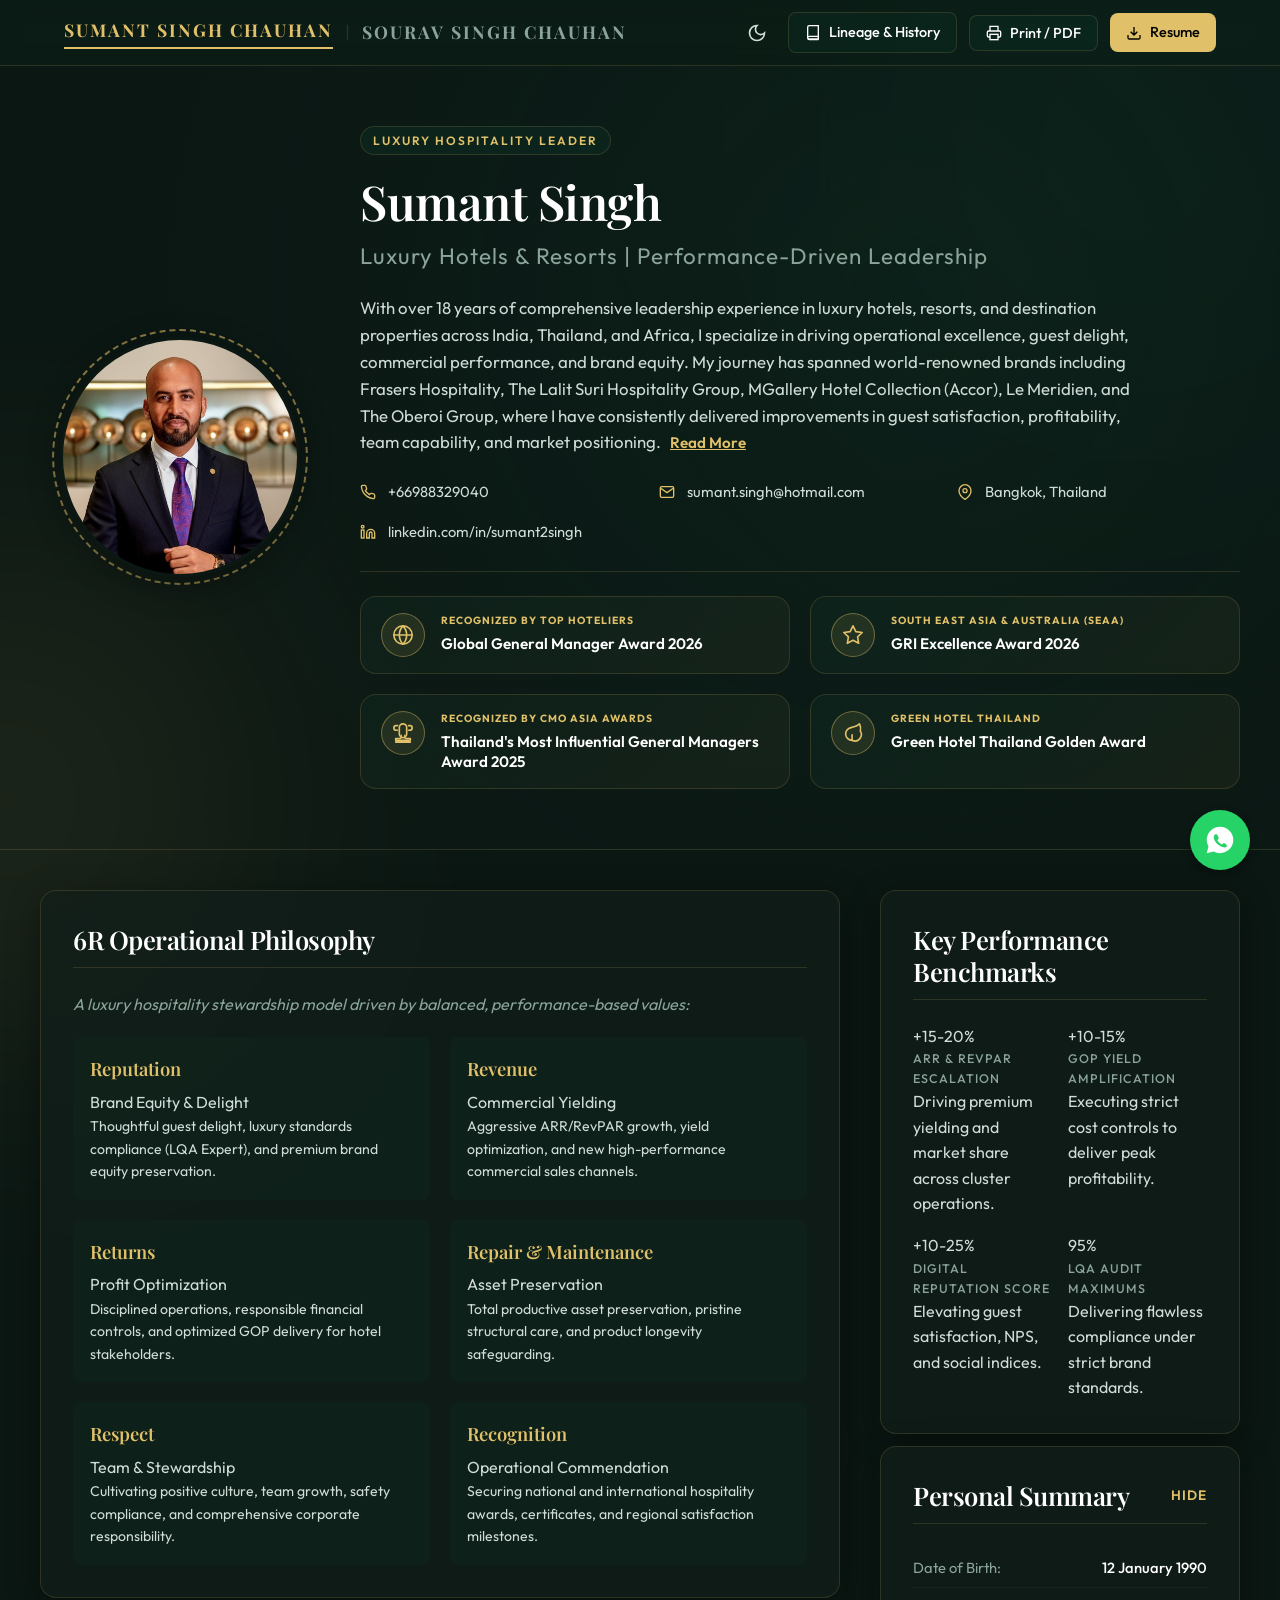
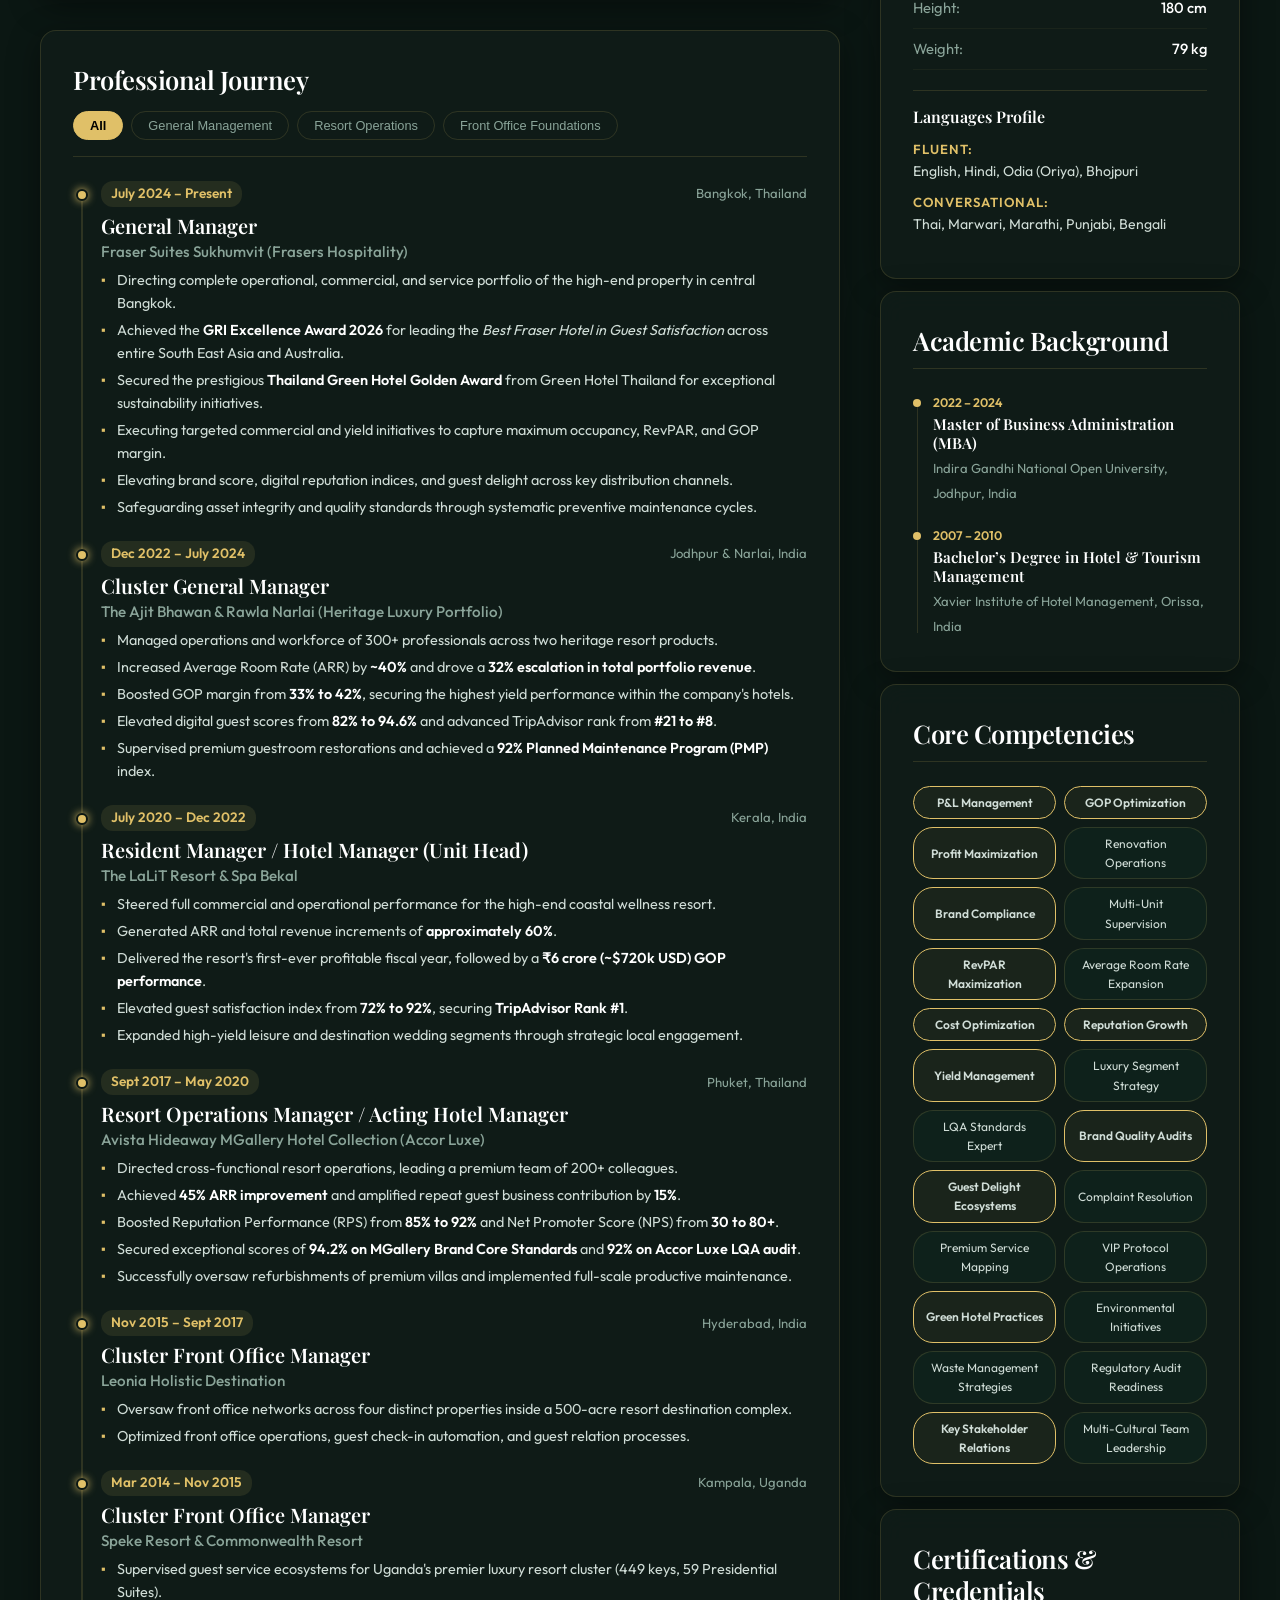
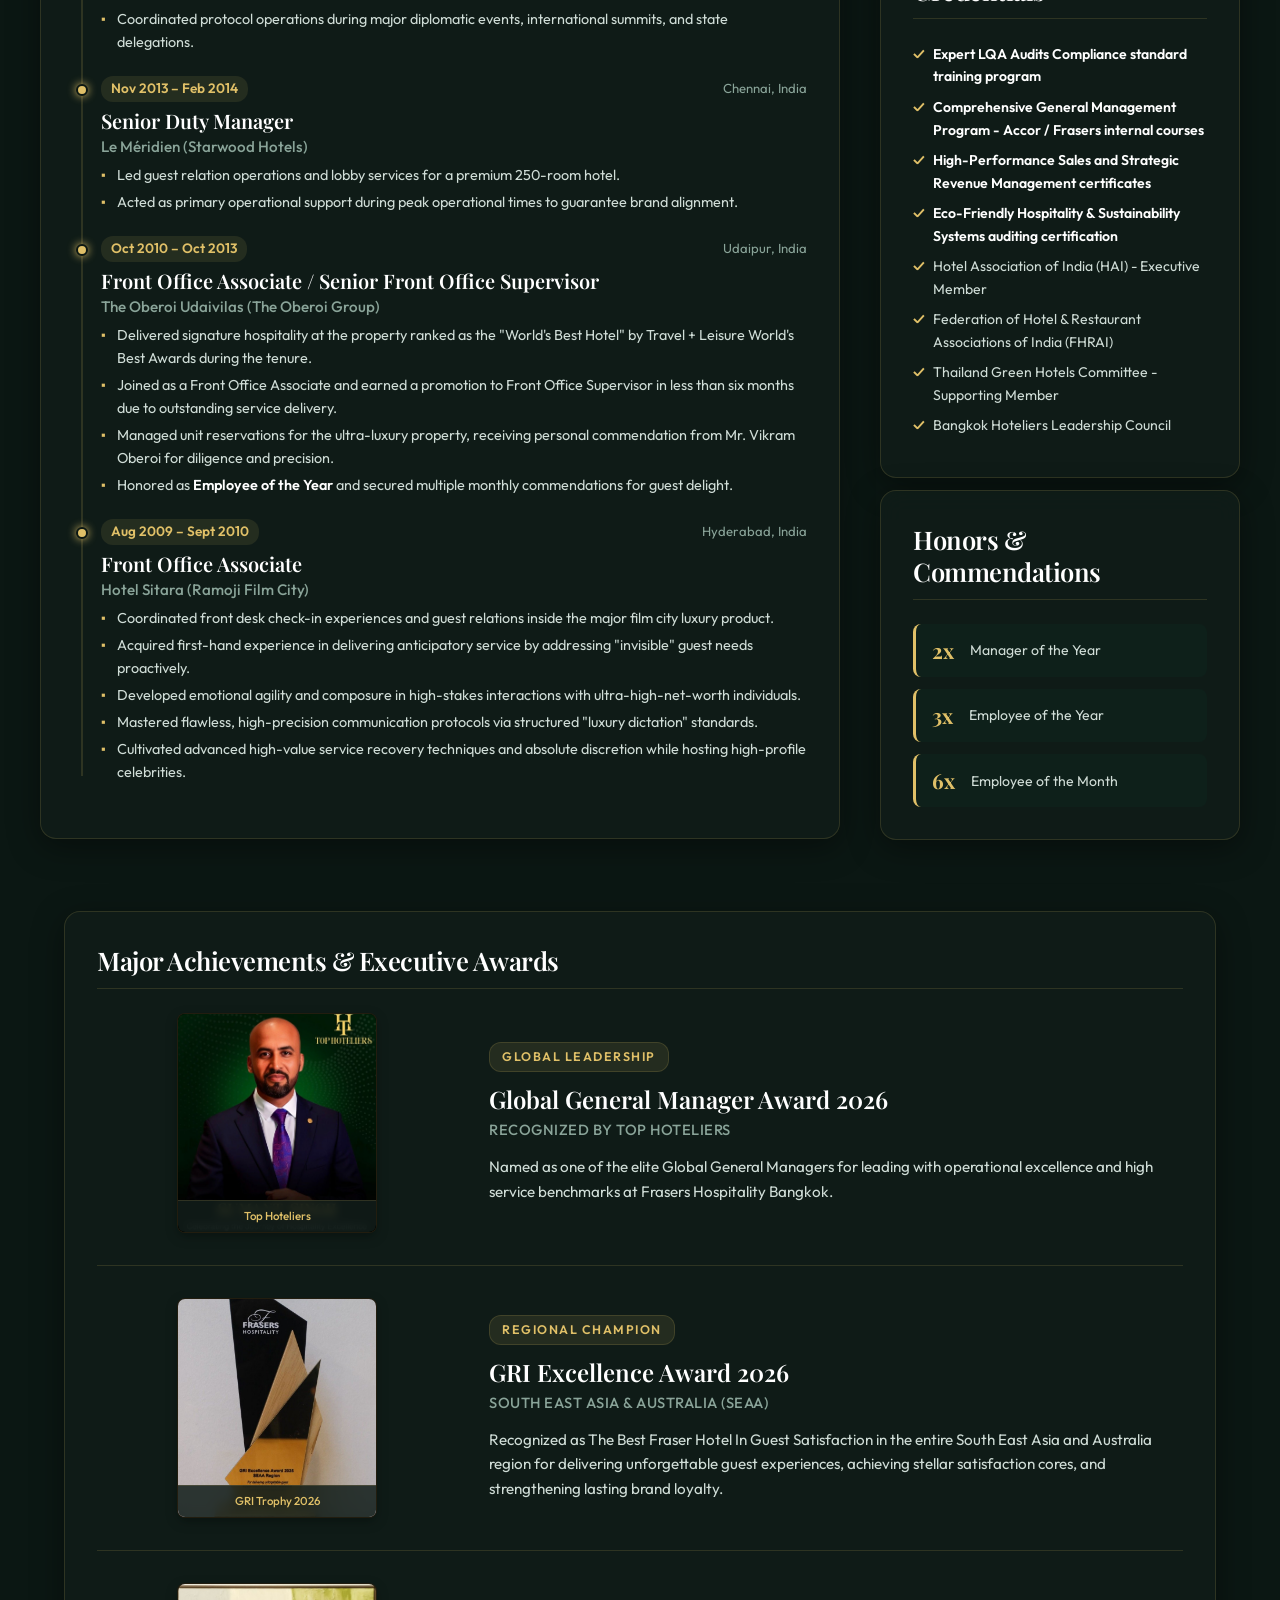
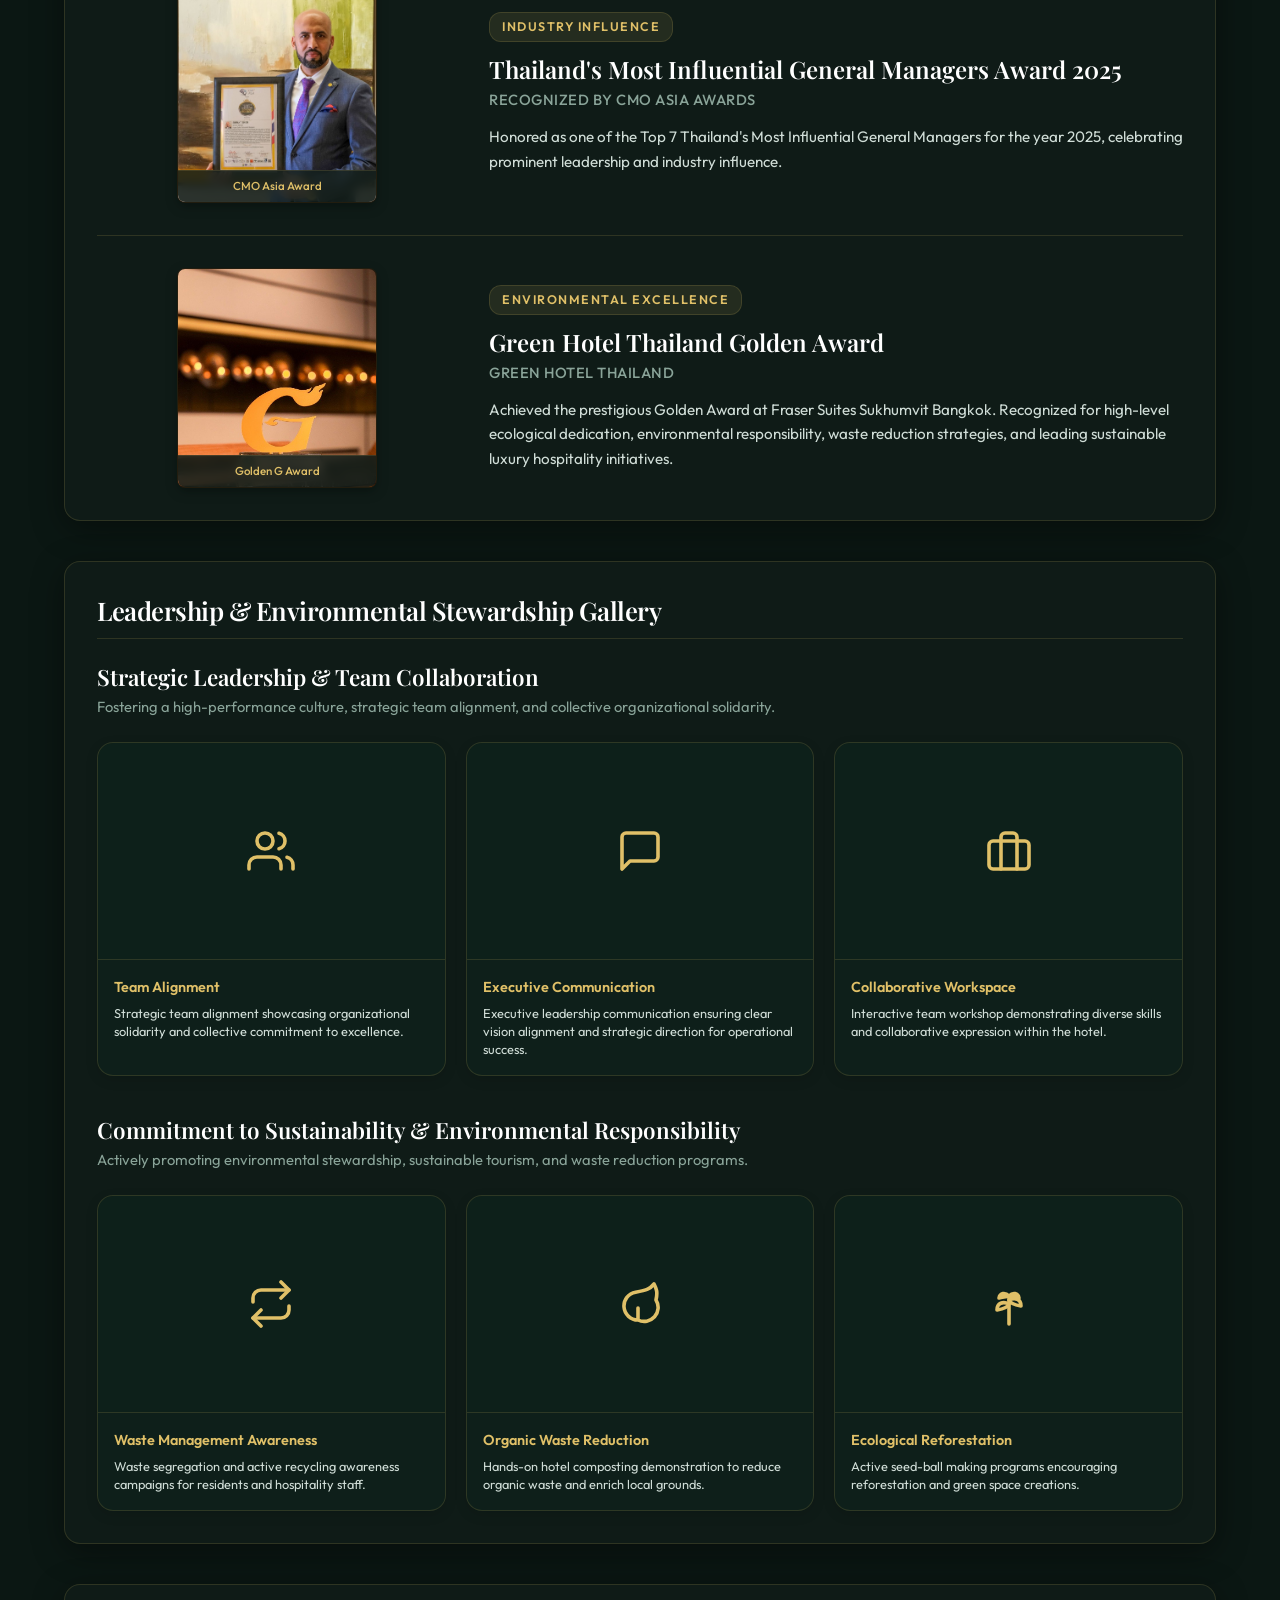
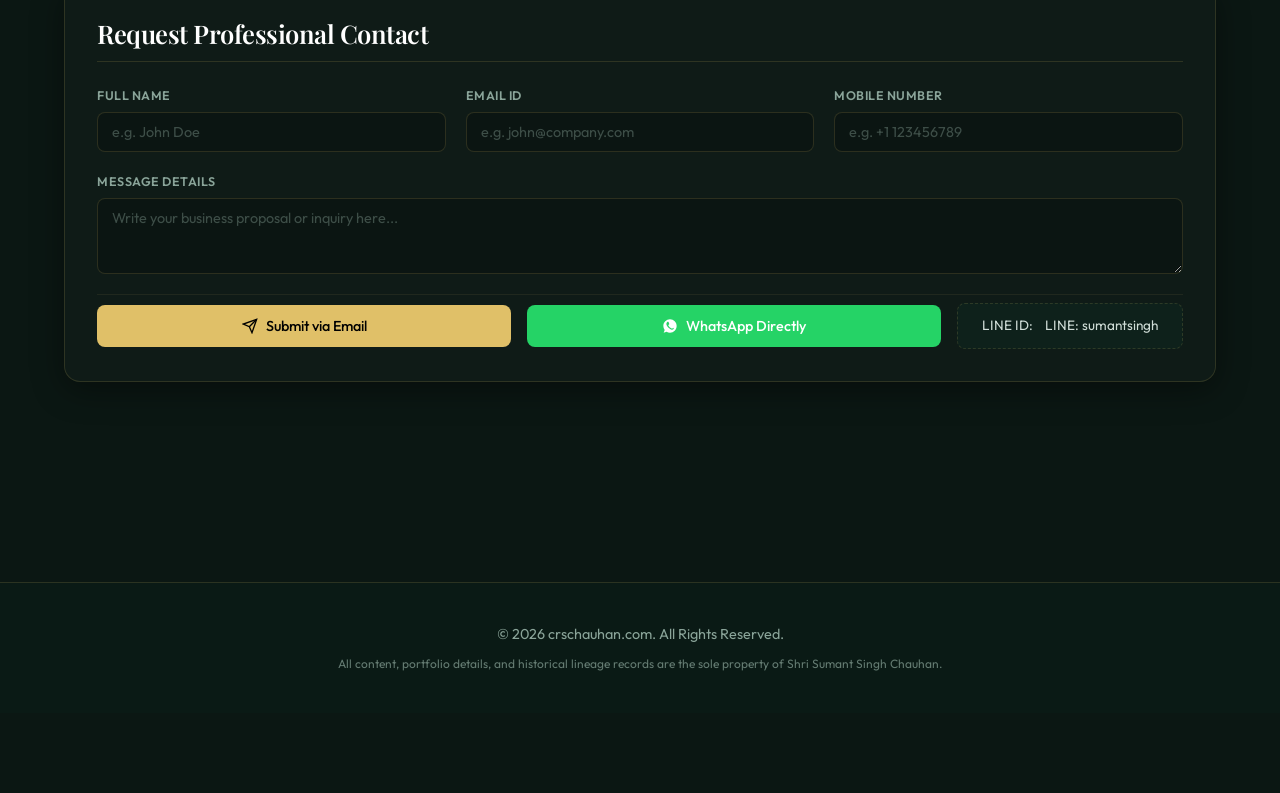
==== commit 3af60575: "Add 4 new polished service highlights to Ramoji Film City timeline details on Sumant profile" ====
--- a/index.html
+++ b/index.html
@@ -79,6 +79,17 @@
       .sidebar-column .section-card:last-child {
         margin-bottom: 0;
       }
+      .skills-wrapper {
+        display: grid;
+        grid-template-columns: repeat(2, 1fr);
+        gap: 8px;
+      }
+      .skill-badge {
+        display: flex;
+        align-items: center;
+        justify-content: center;
+        text-align: center;
+      }
     }
   </style>
 </head>
@@ -422,6 +433,10 @@
               <h4 class="timeline-company">Hotel Sitara (Ramoji Film City)</h4>
               <ul class="timeline-details">
                 <li>Coordinated front desk check-in experiences and guest relations inside the major film city luxury product.</li>
+                <li>Acquired first-hand experience in delivering anticipatory service by addressing "invisible" guest needs proactively.</li>
+                <li>Developed emotional agility and composure in high-stakes interactions with ultra-high-net-worth individuals.</li>
+                <li>Mastered flawless, high-precision communication protocols via structured "luxury dictation" standards.</li>
+                <li>Cultivated advanced high-value service recovery techniques and absolute discretion while hosting high-profile celebrities.</li>
               </ul>
             </div>
 
--- a/styles.css
+++ b/styles.css
@@ -1022,8 +1022,8 @@
 
 /* Skills Competencies */
 .skills-wrapper {
-  display: grid;
-  grid-template-columns: repeat(2, 1fr);
+  display: flex;
+  flex-wrap: wrap;
   gap: 8px;
 }
 
@@ -1035,10 +1035,6 @@
   padding: 6px 12px;
   border-radius: 20px;
   transition: var(--transition-fast);
-  display: flex;
-  align-items: center;
-  justify-content: center;
-  text-align: center;
 }
 
 .skill-badge:hover {
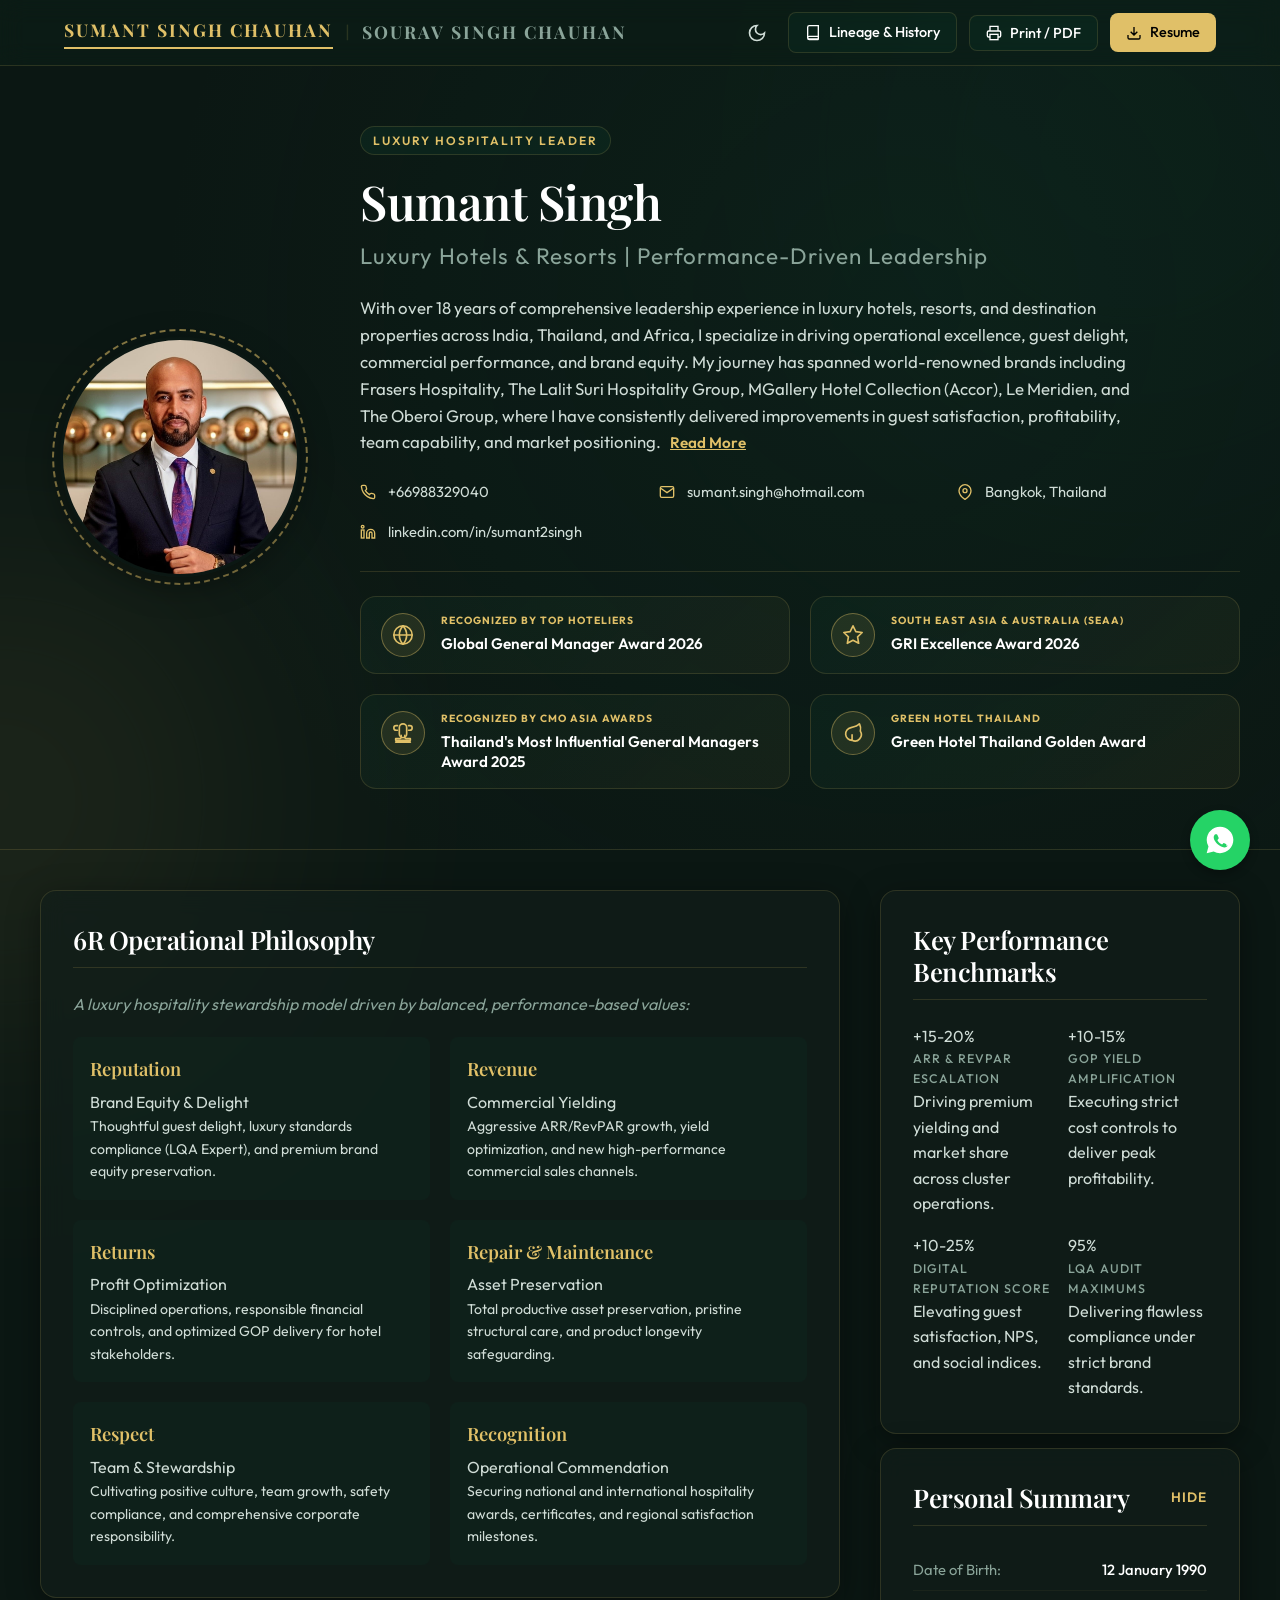
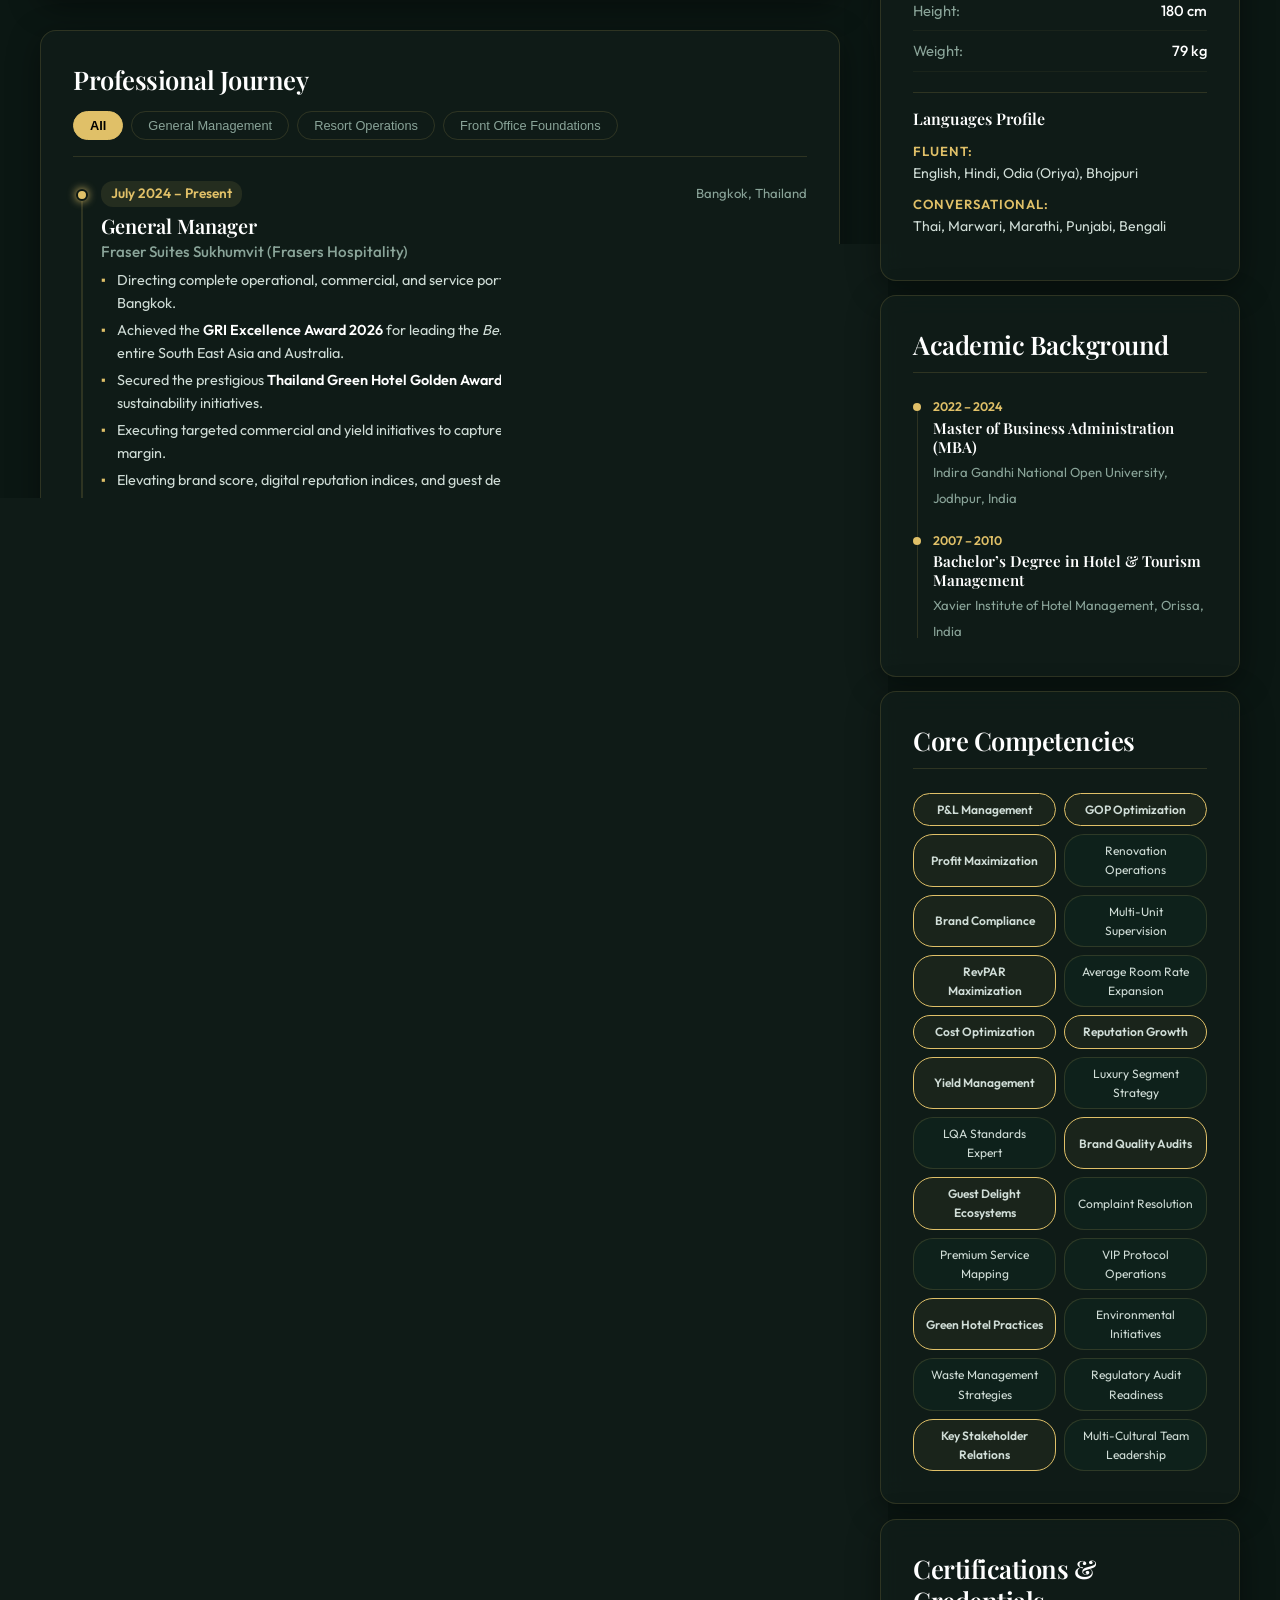
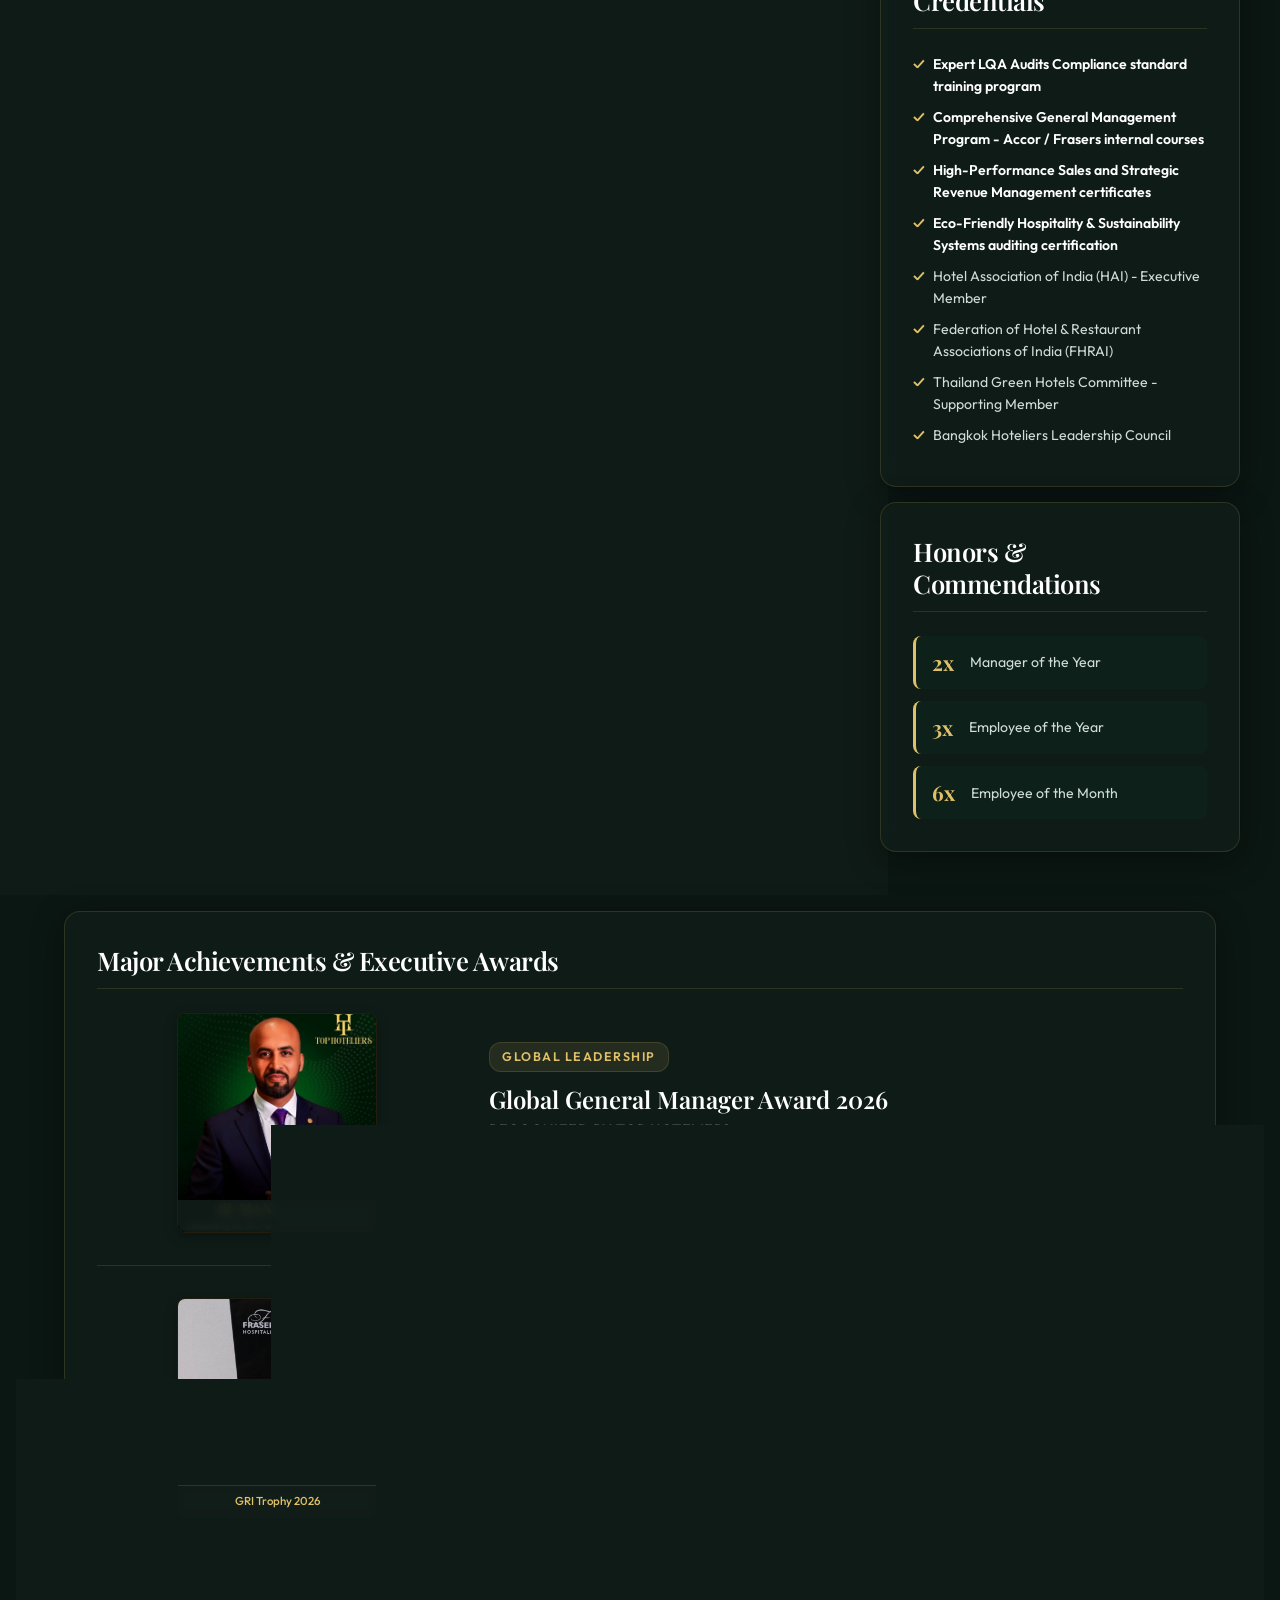
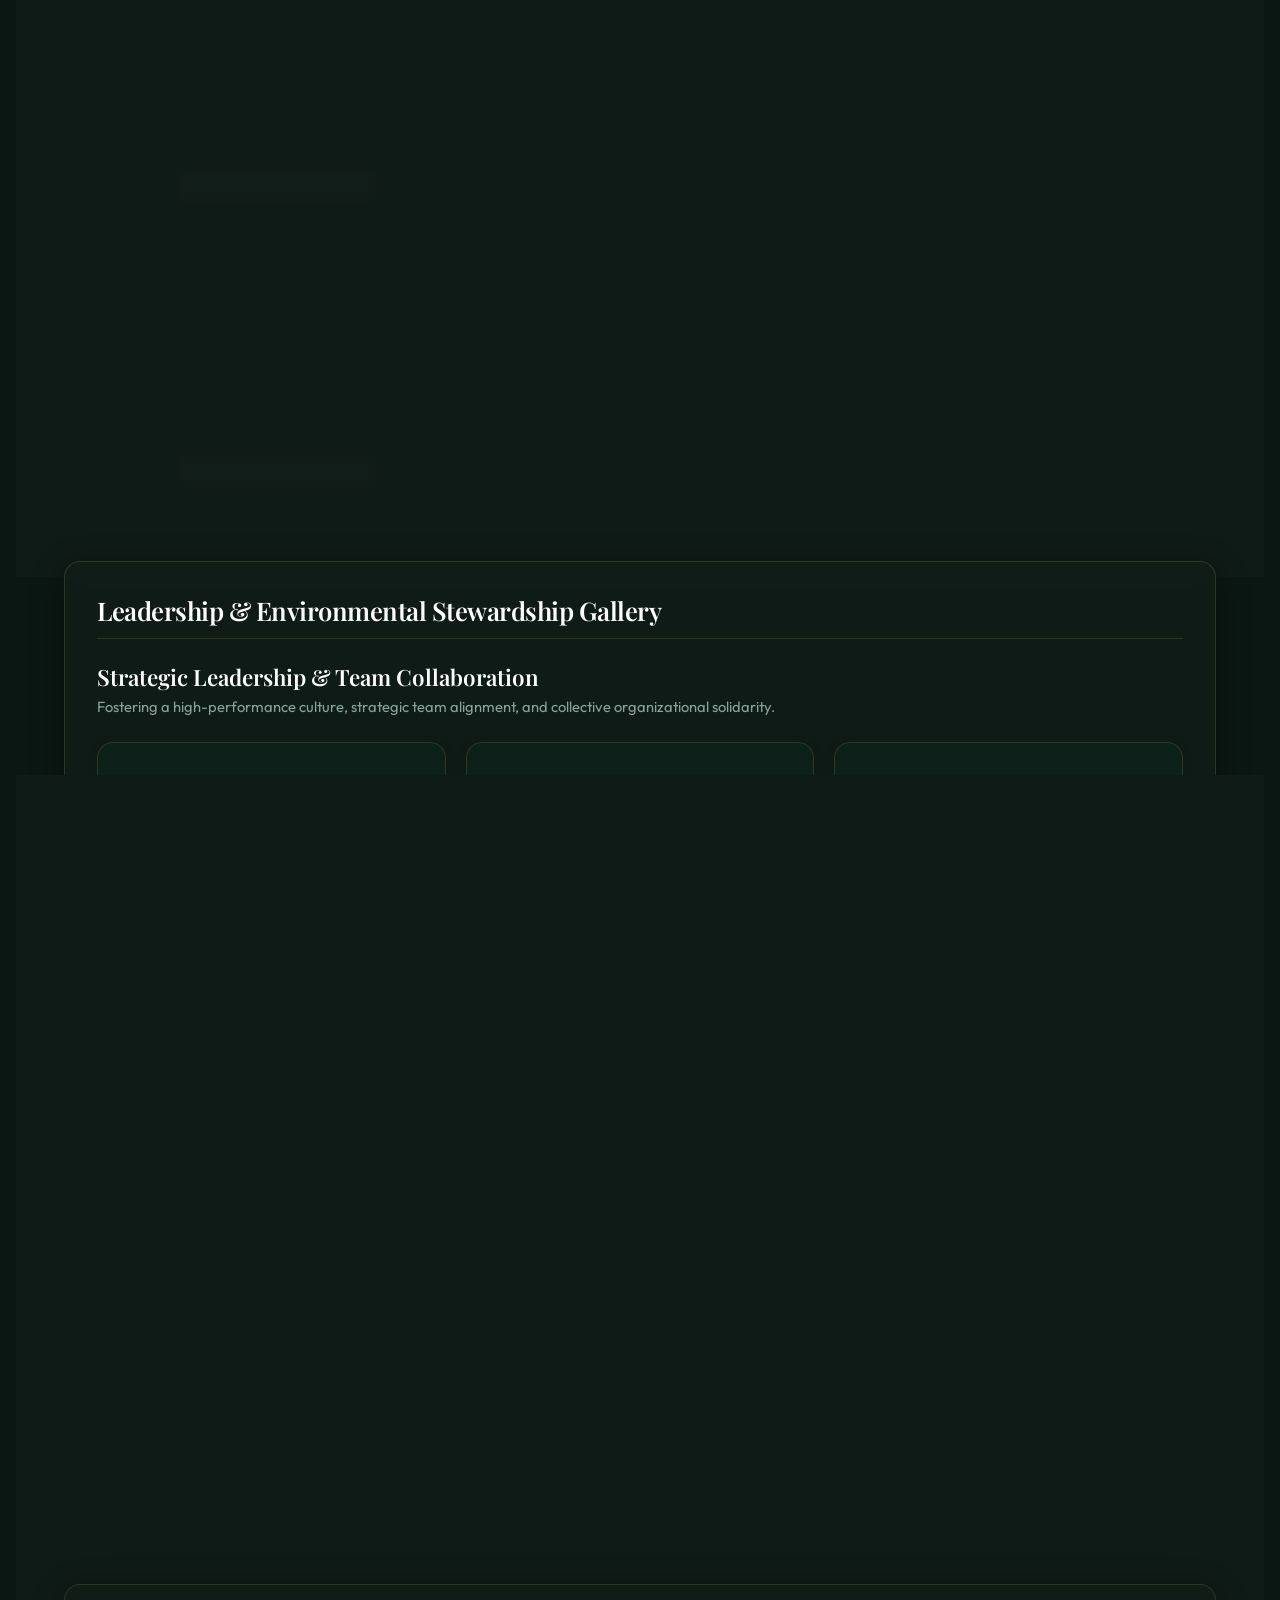
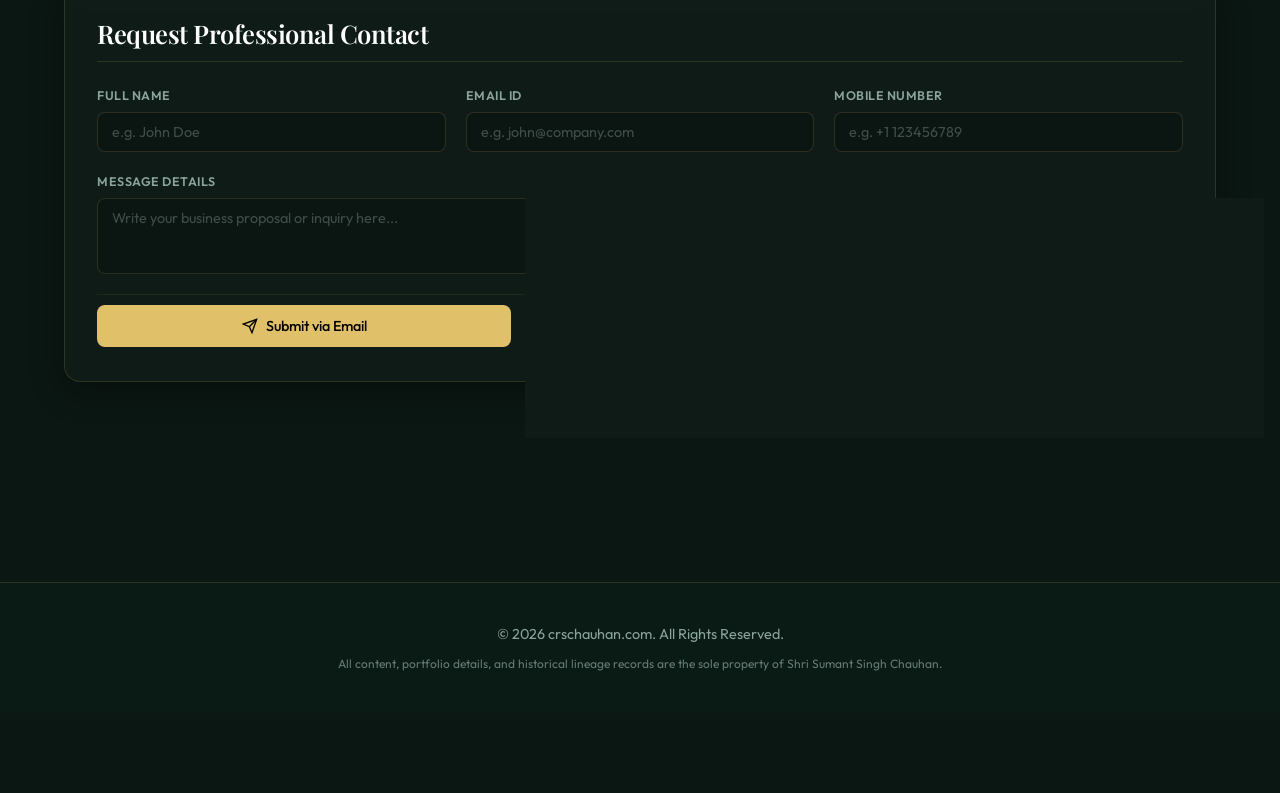
==== commit bff19b91: "Increase sidebar card margins by 20% on Sumant profile page" ====
--- a/index.html
+++ b/index.html
@@ -74,7 +74,7 @@
         margin-bottom: 4px;
       }
       .sidebar-column .section-card {
-        margin-bottom: 12px;
+        margin-bottom: 14.4px;
       }
       .sidebar-column .section-card:last-child {
         margin-bottom: 0;
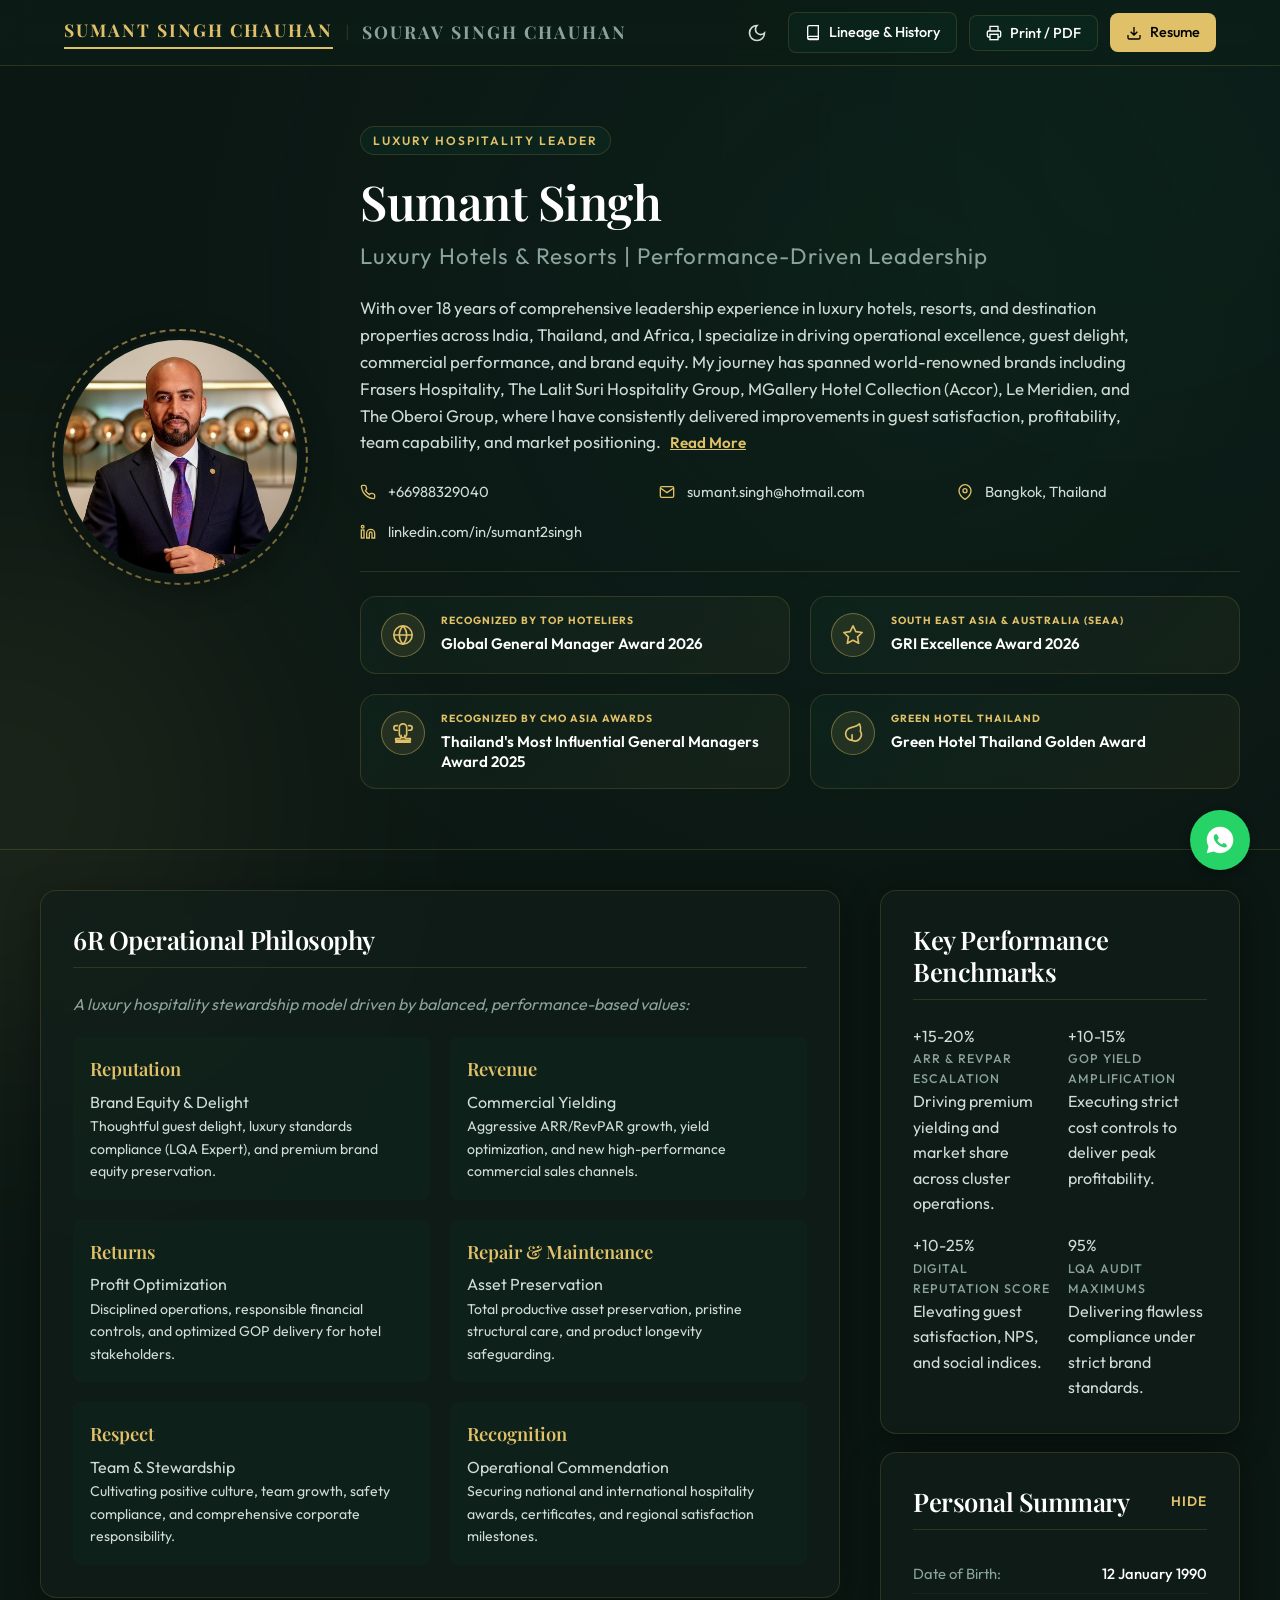
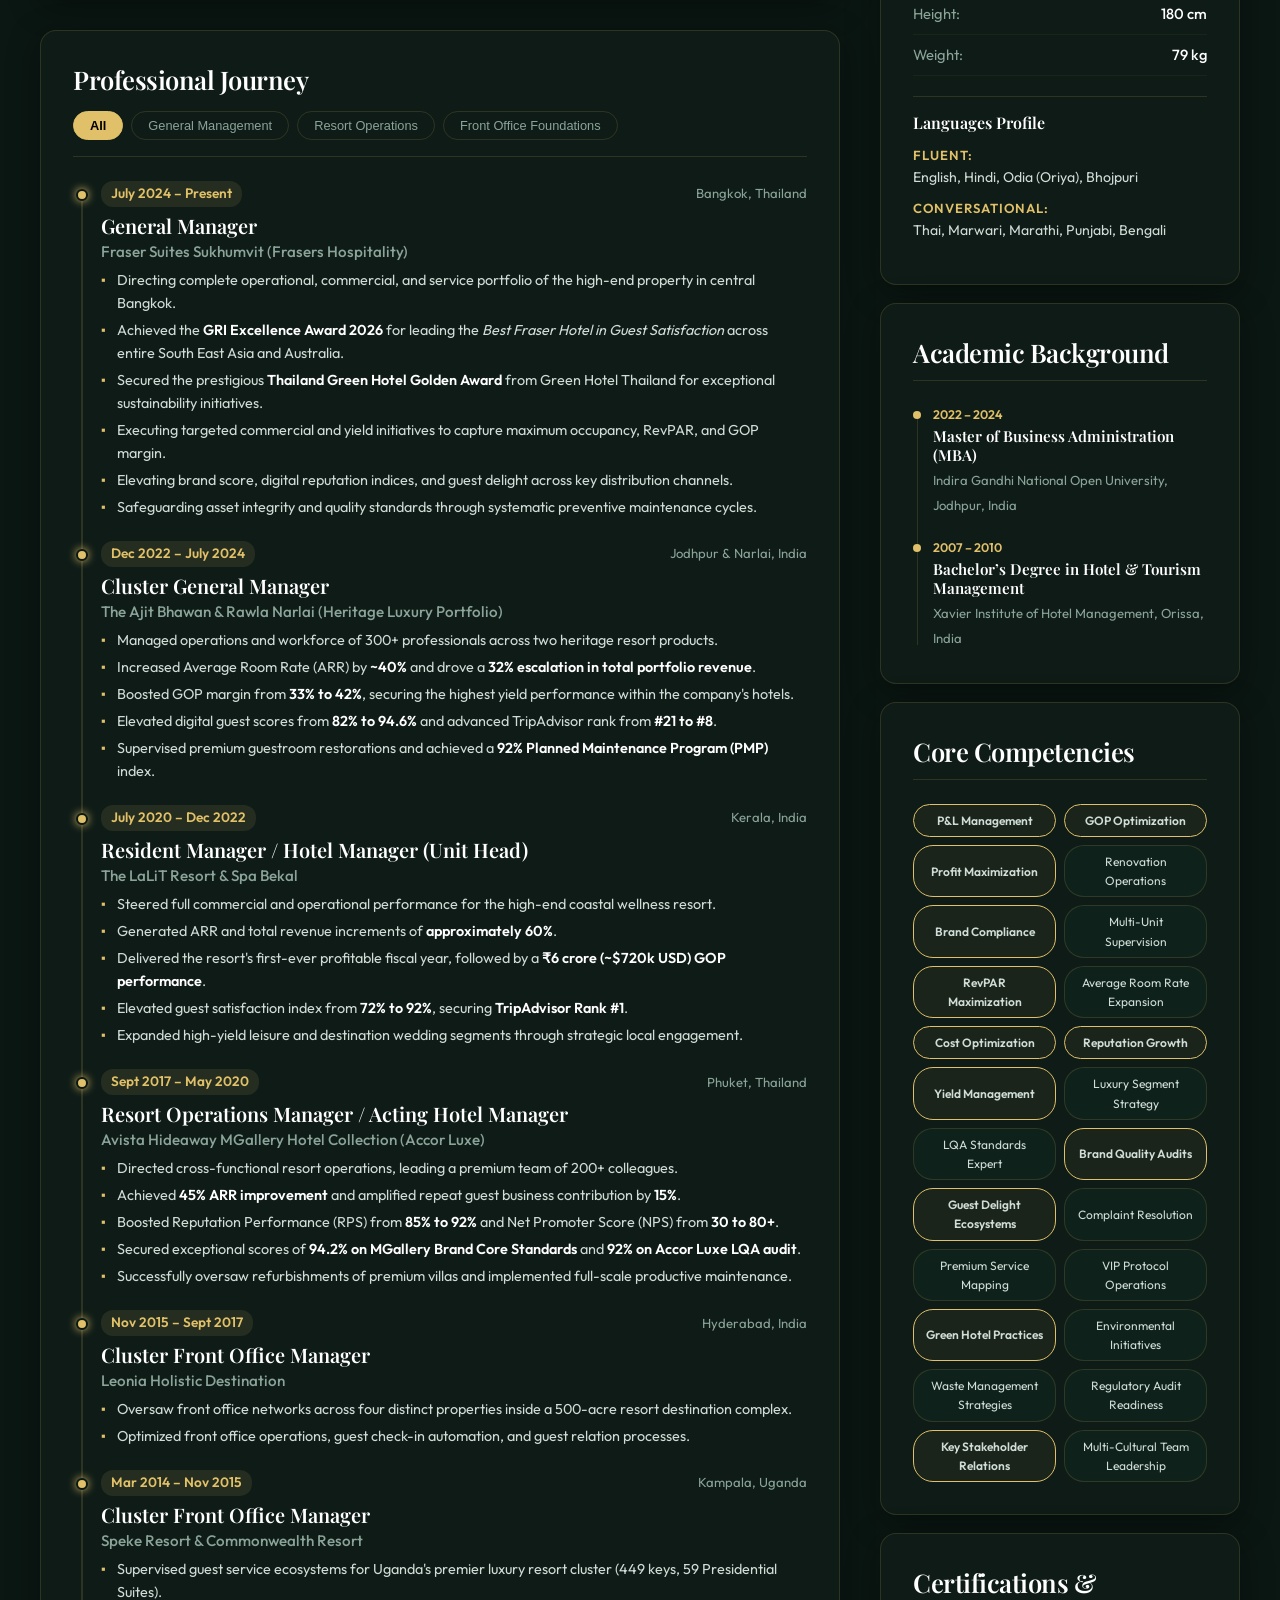
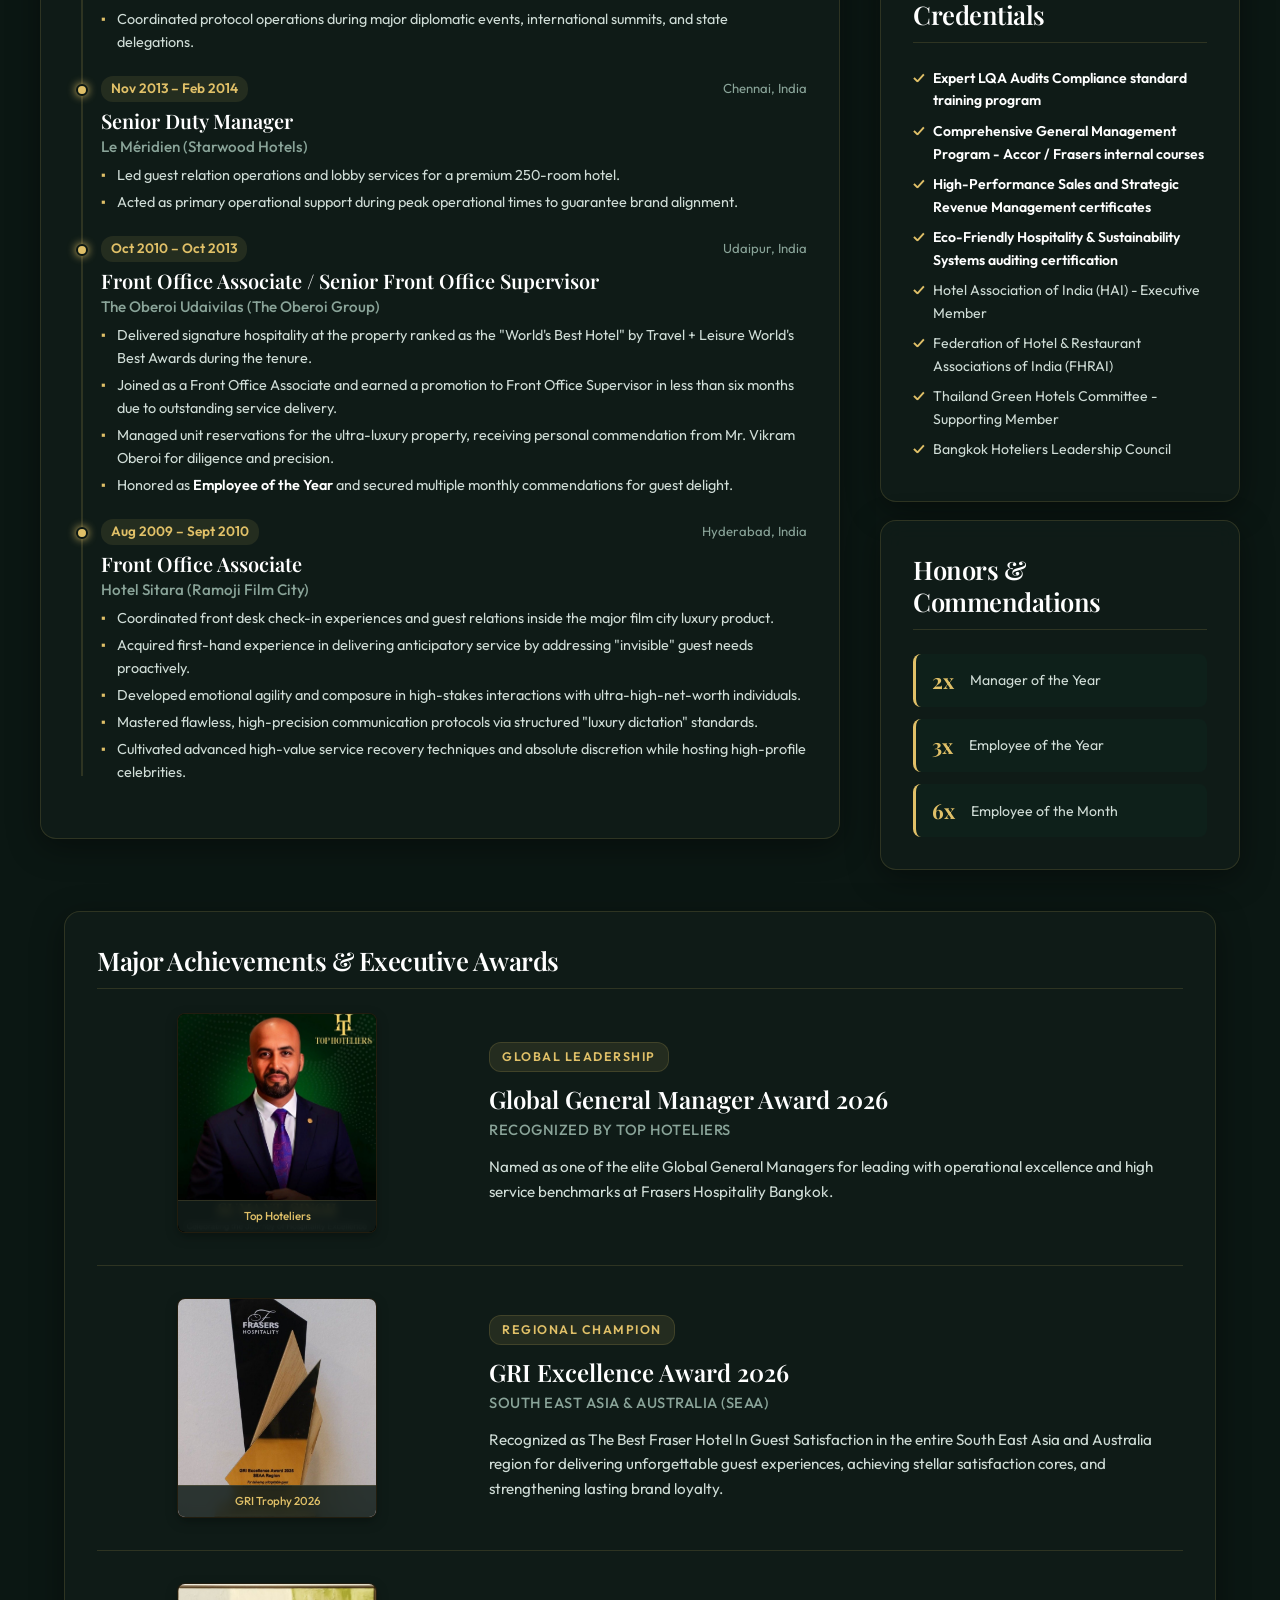
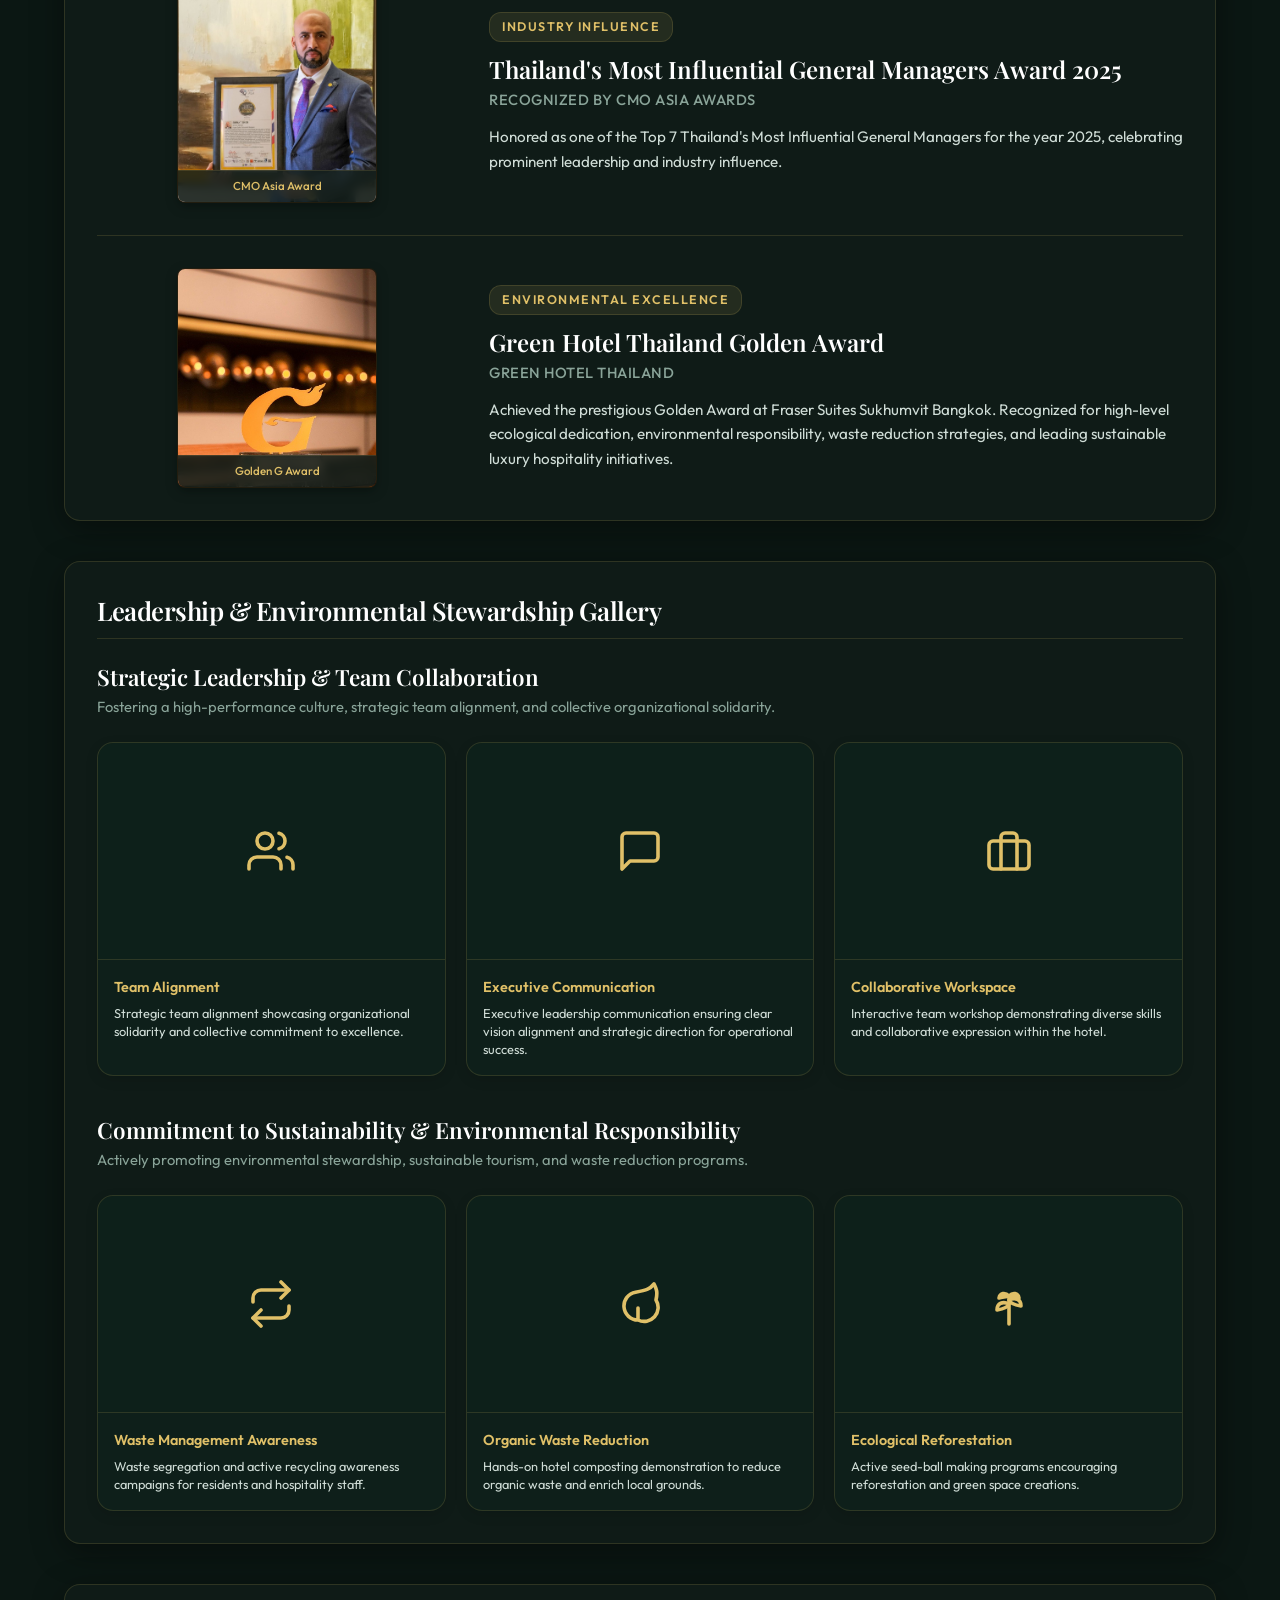
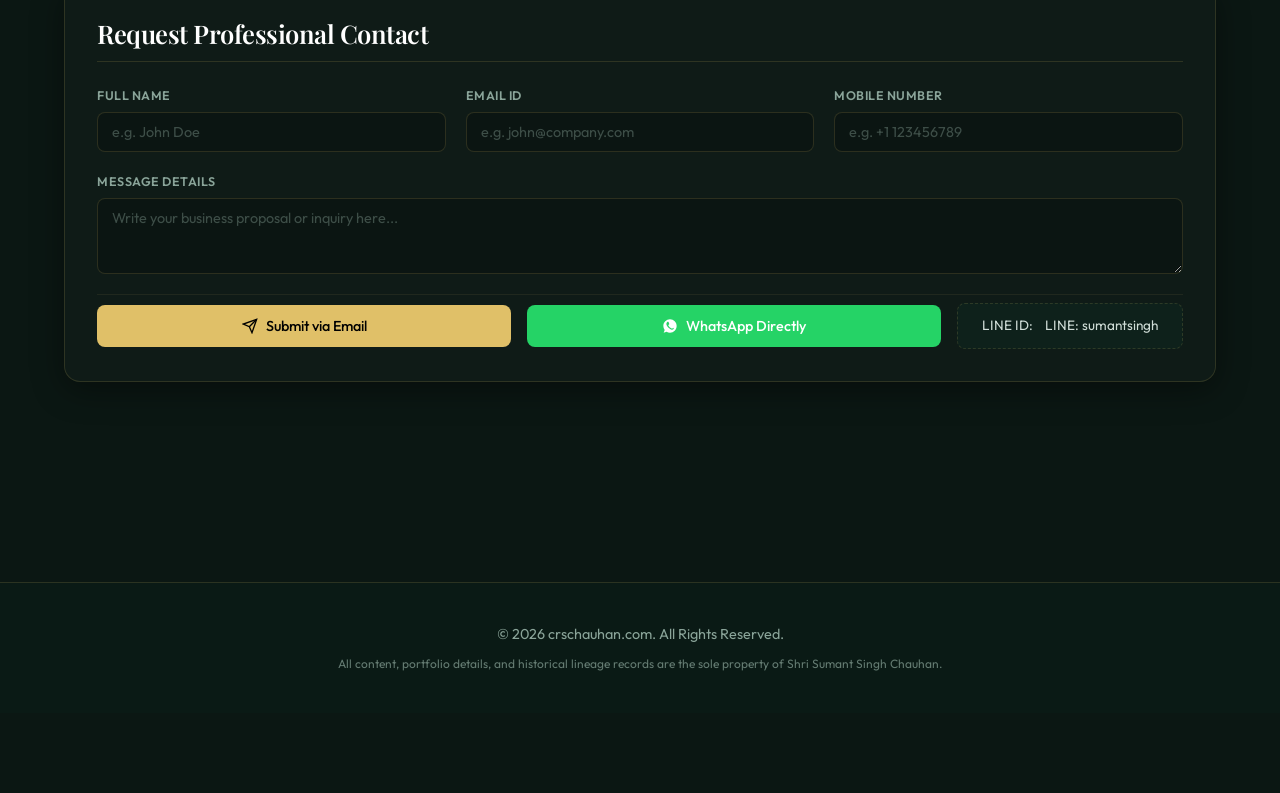
==== commit 58af7da8: "Increase sidebar card margins to 18px on Sumant profile page" ====
--- a/index.html
+++ b/index.html
@@ -74,7 +74,7 @@
         margin-bottom: 4px;
       }
       .sidebar-column .section-card {
-        margin-bottom: 14.4px;
+        margin-bottom: 18px;
       }
       .sidebar-column .section-card:last-child {
         margin-bottom: 0;
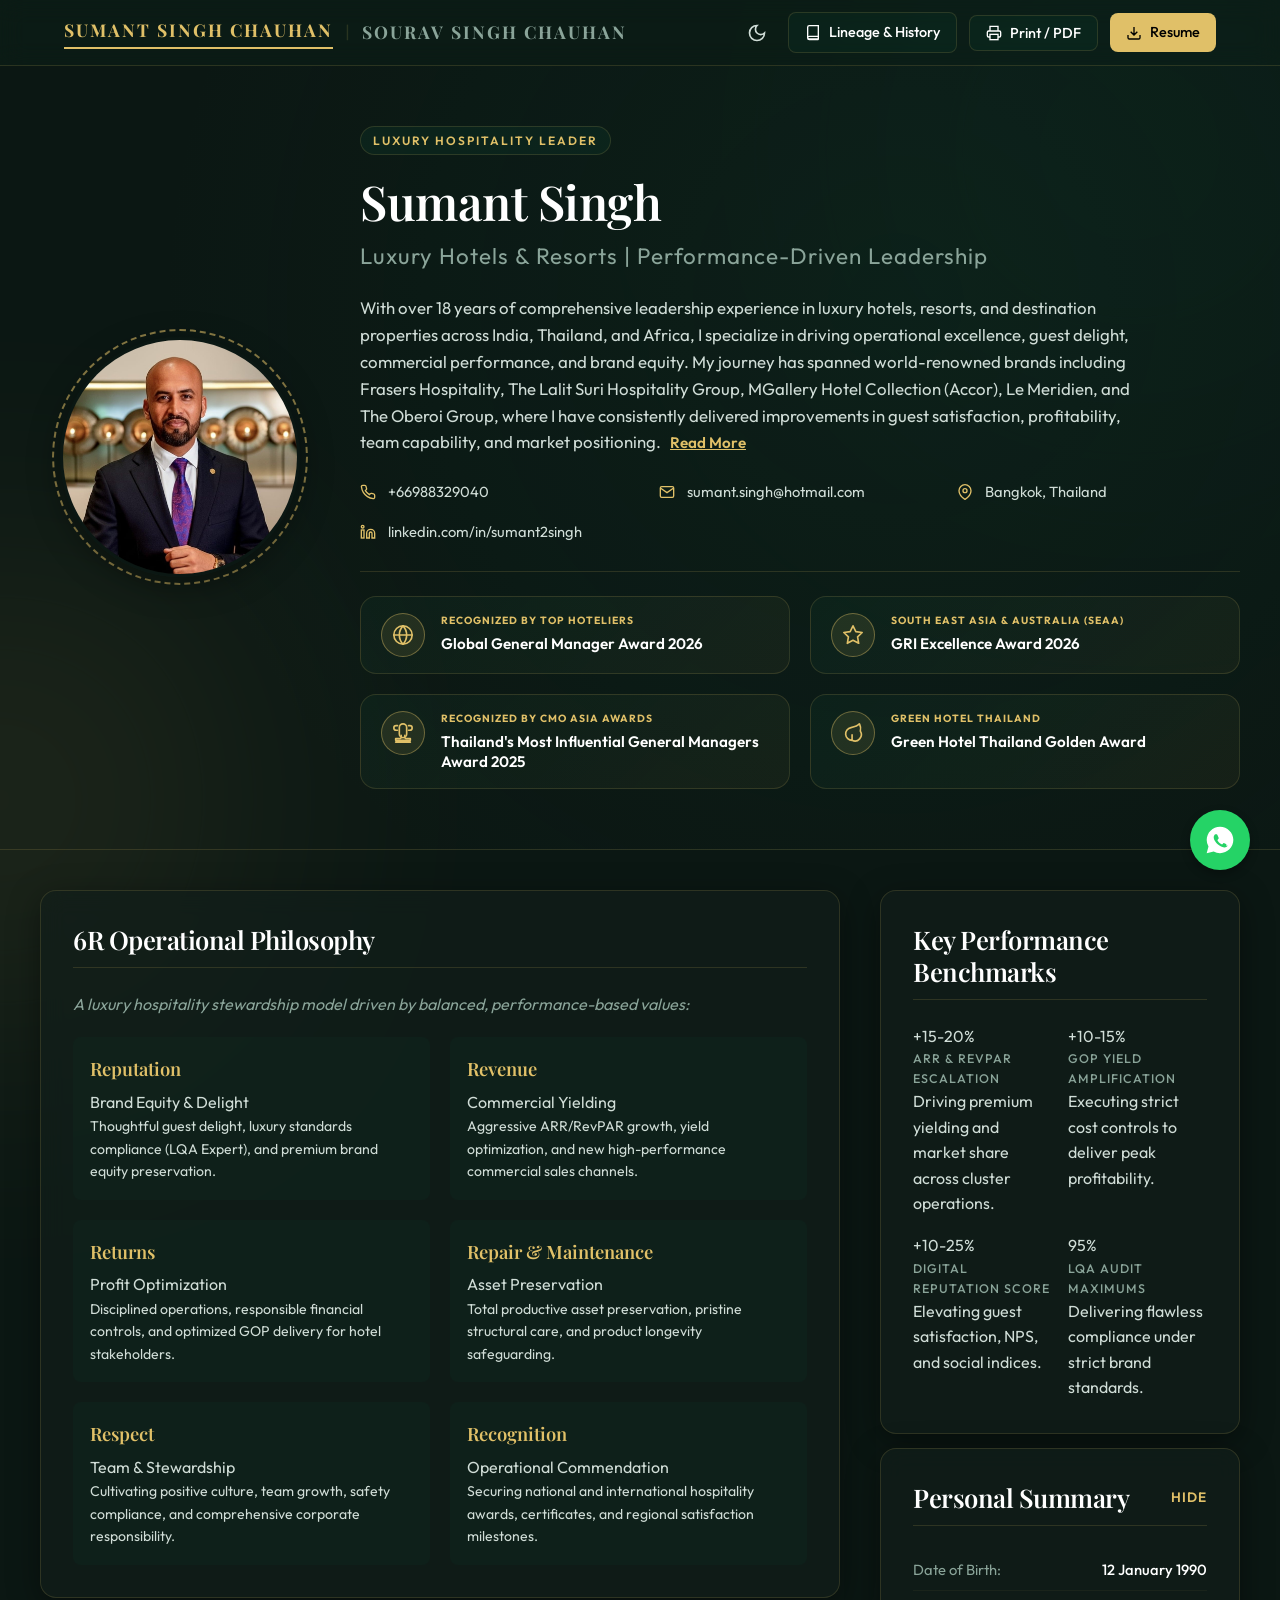
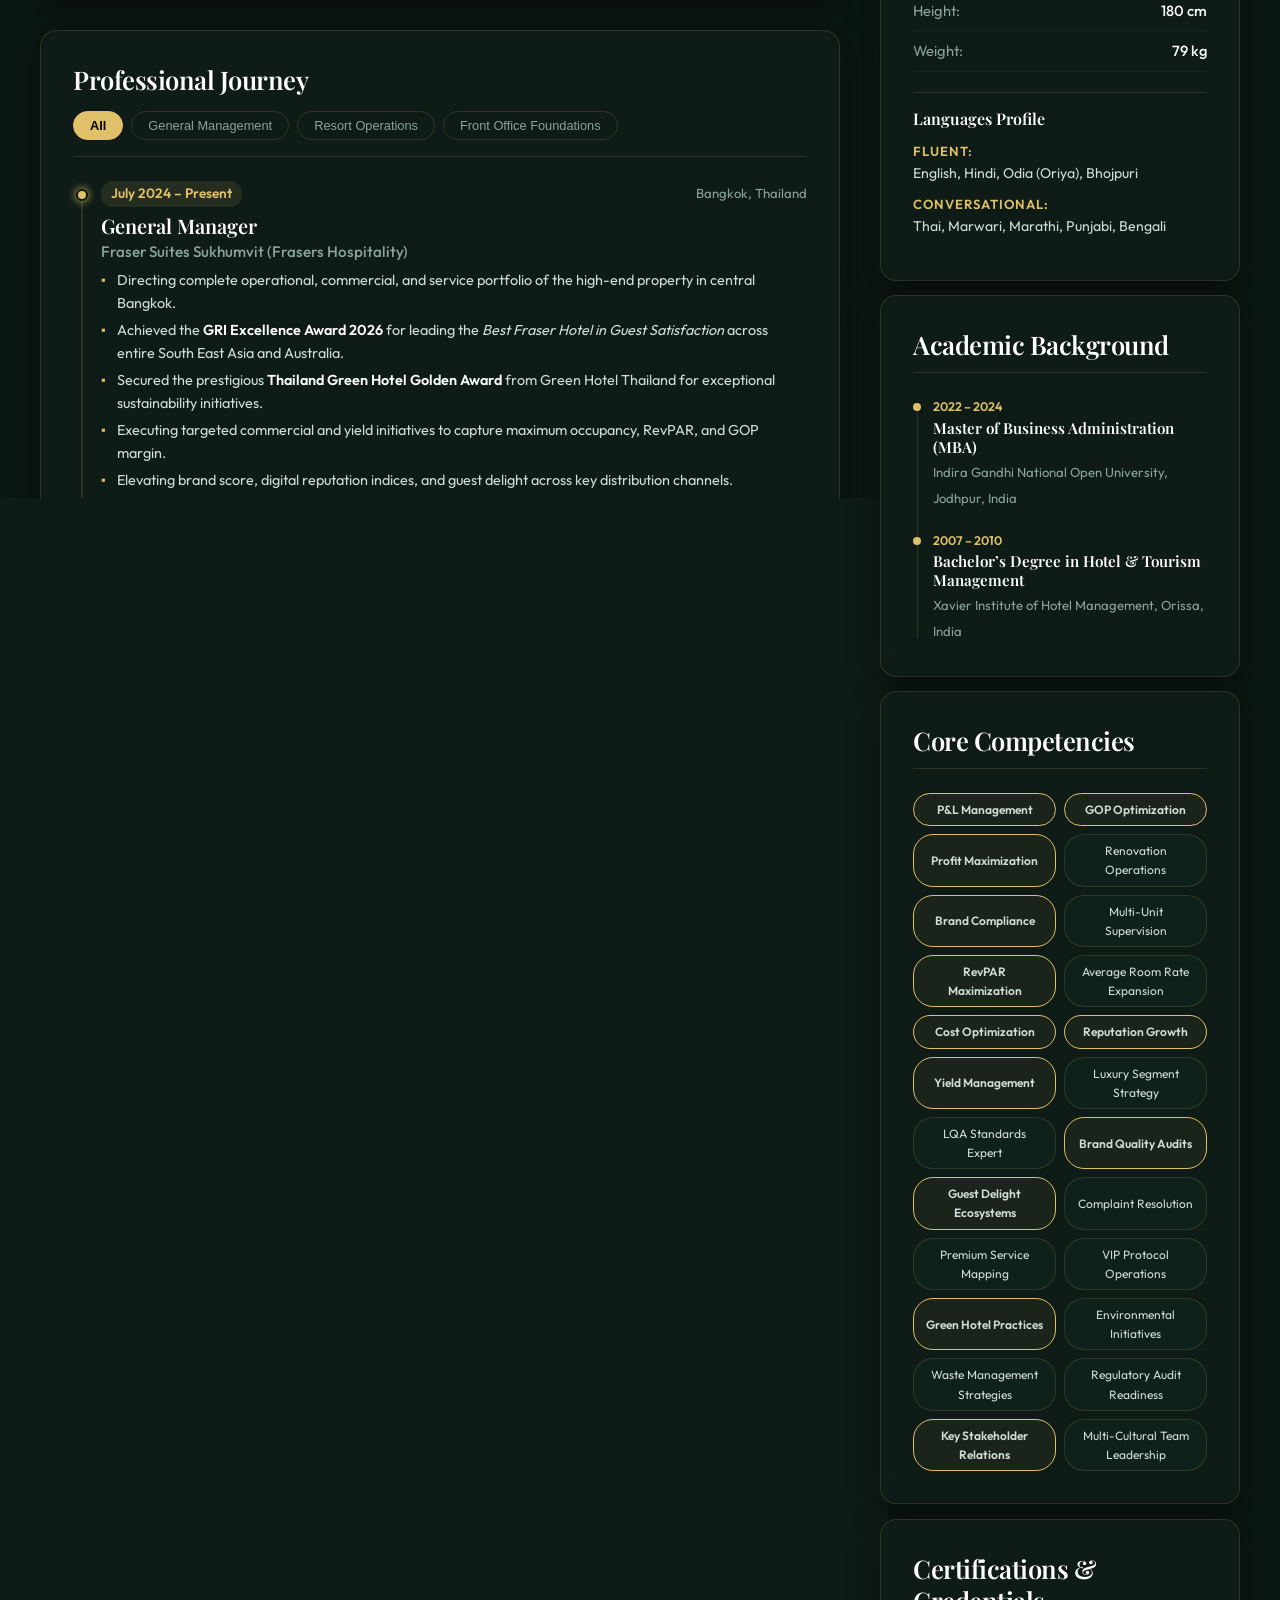
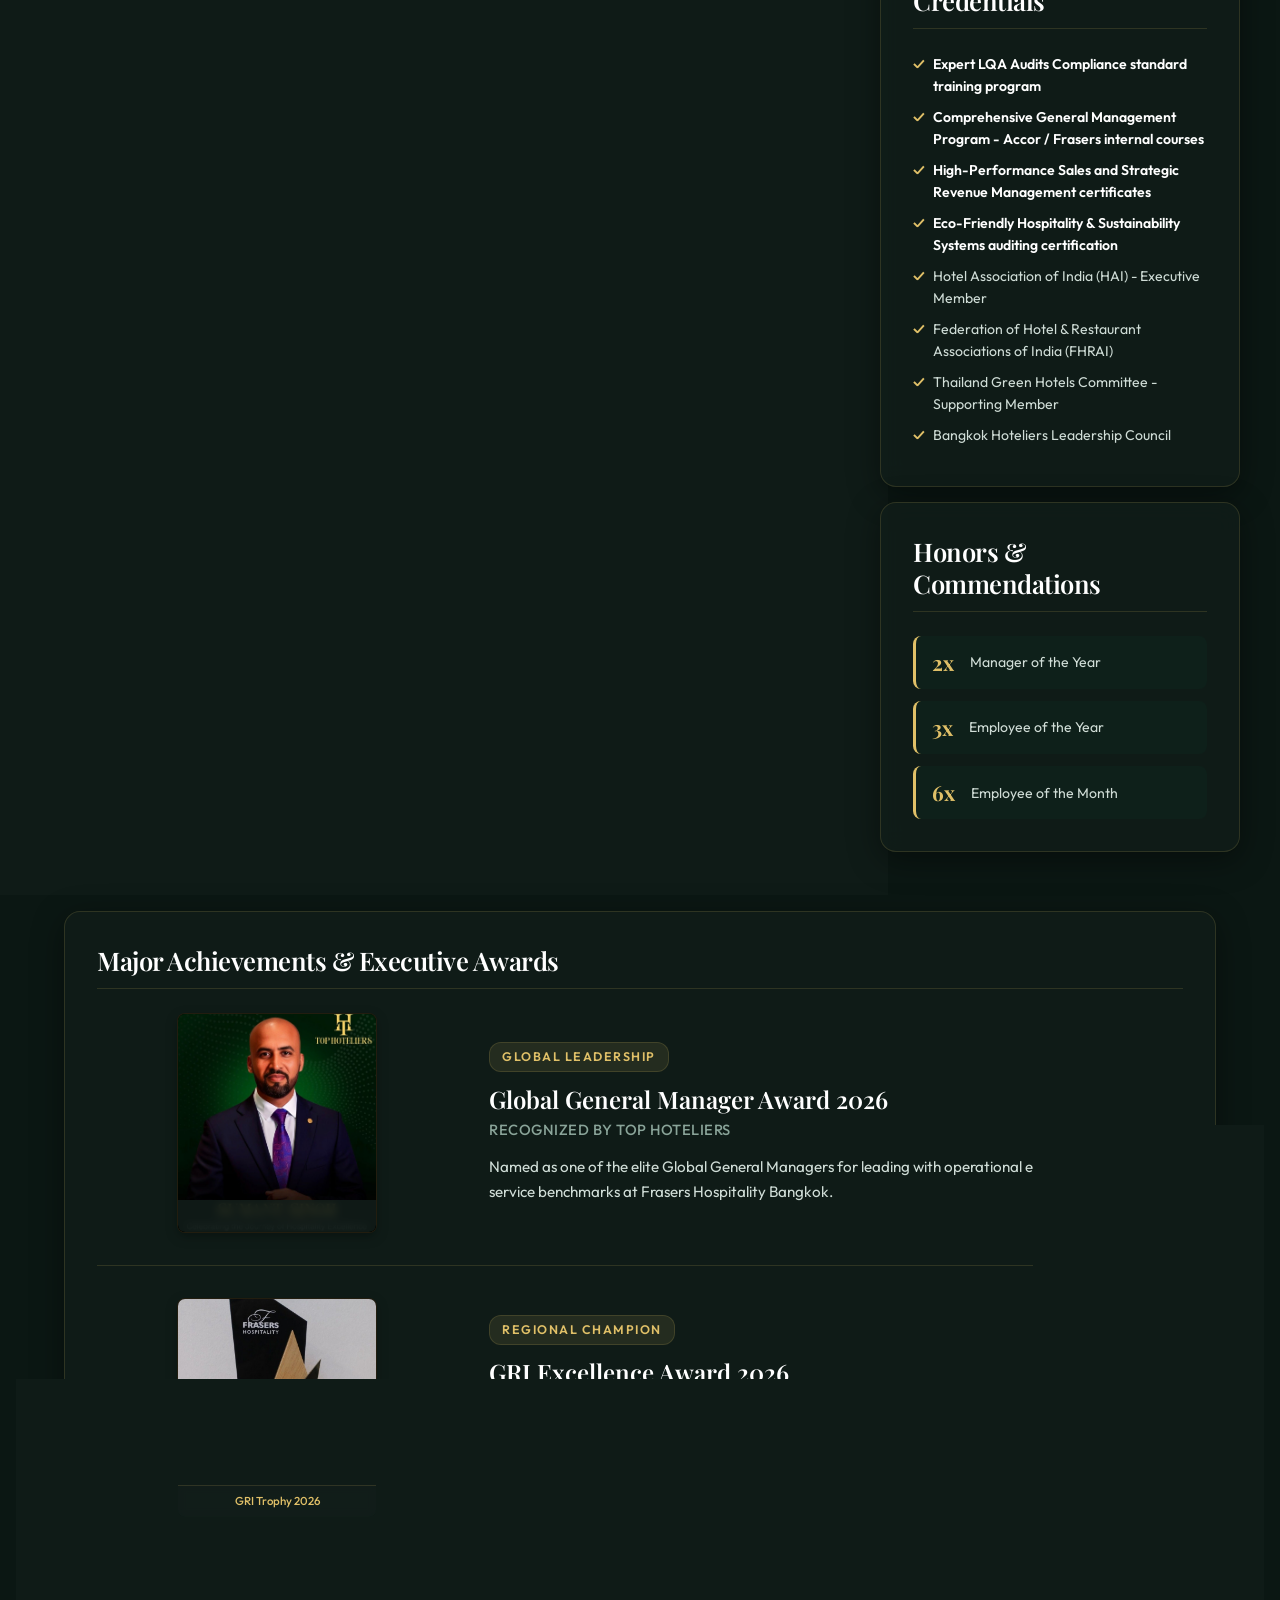
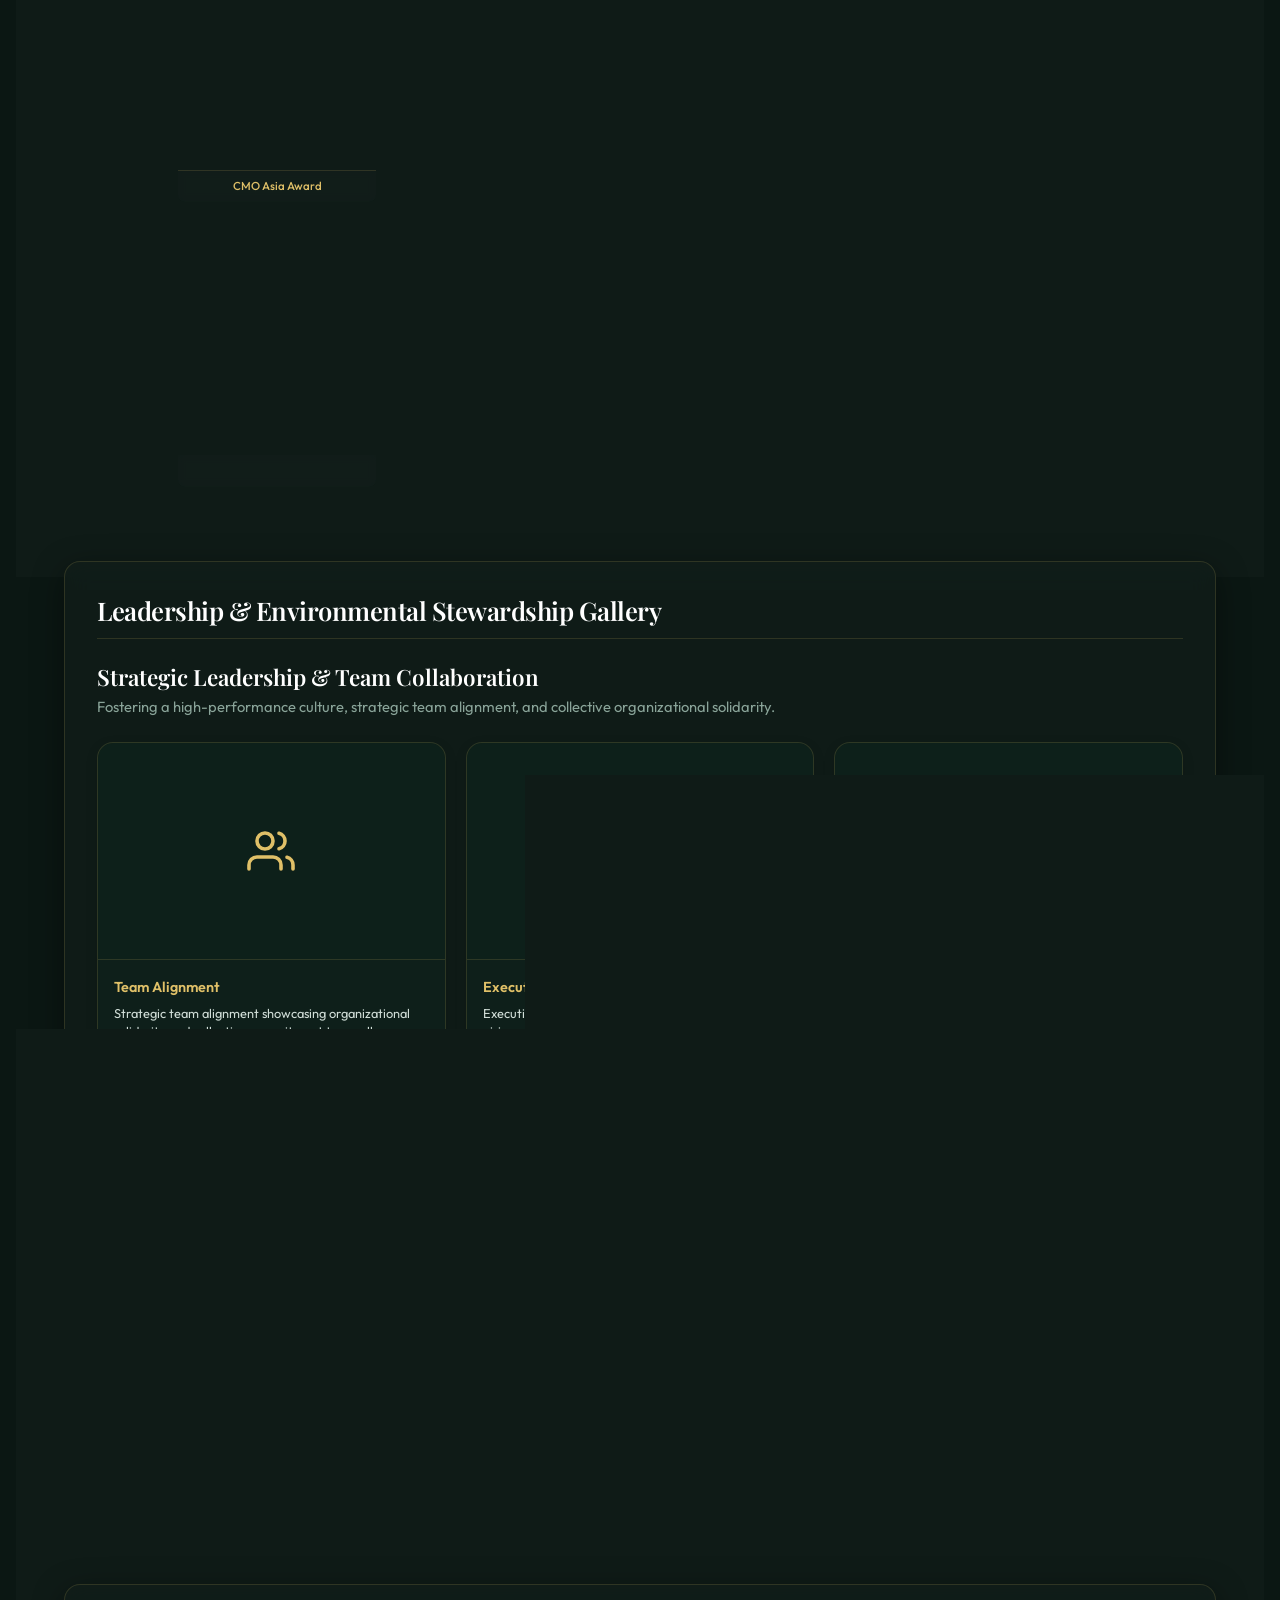
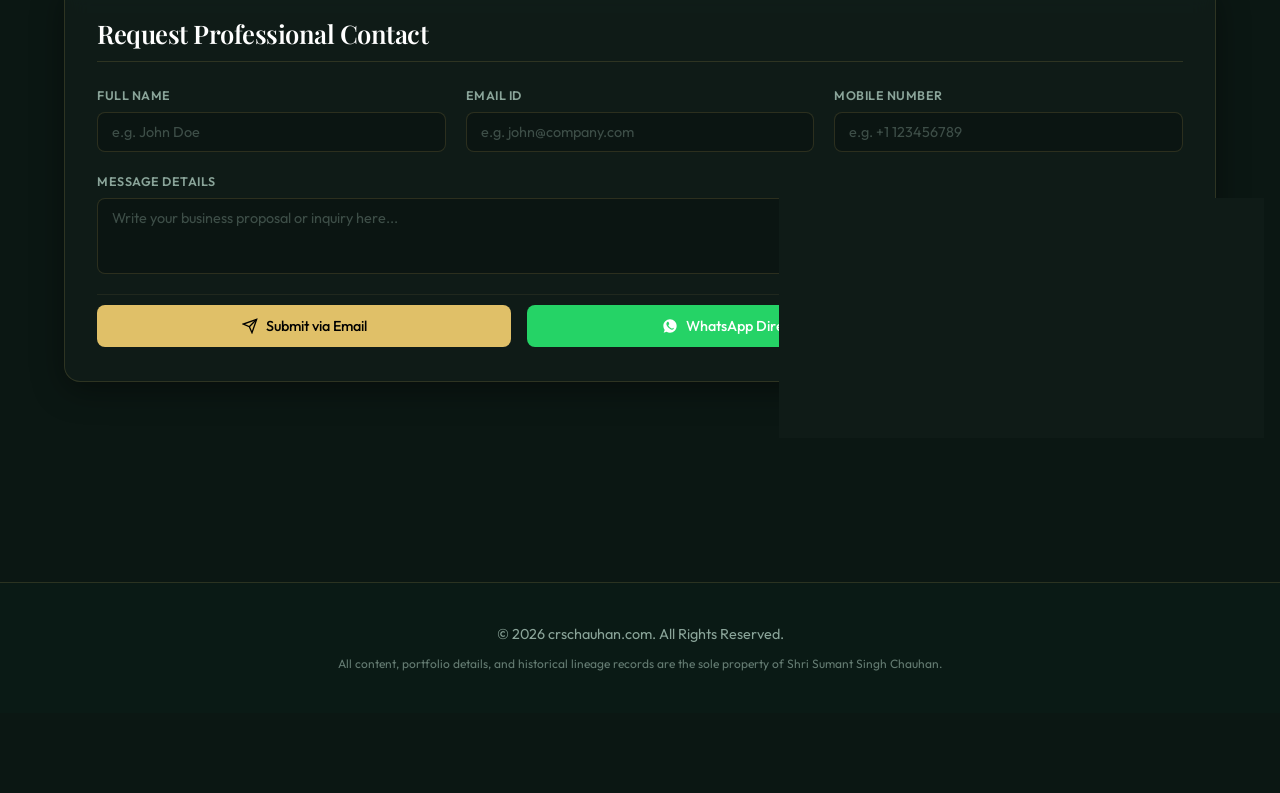
==== commit 6cbcb60d: "Update mobile action footer Call and WhatsApp links to map correctly to individual profiles" ====
--- a/index.html
+++ b/index.html
@@ -74,7 +74,7 @@
         margin-bottom: 4px;
       }
       .sidebar-column .section-card {
-        margin-bottom: 18px;
+        margin-bottom: 14.4px;
       }
       .sidebar-column .section-card:last-child {
         margin-bottom: 0;
@@ -834,7 +834,7 @@
         <svg class="footer-icon" xmlns="http://www.w3.org/2000/svg" viewBox="0 0 24 24" fill="none" stroke="currentColor" stroke-width="2"><path d="M22 16.92v3a2 2 0 0 1-2.18 2 19.79 19.79 0 0 1-8.63-3.07 19.5 19.5 0 0 1-6-6 19.79 19.79 0 0 1-3.07-8.67A2 2 0 0 1 4.11 2h3a2 2 0 0 1 2 1.72 12.84 12.84 0 0 0 .7 2.81 2 2 0 0 1-.45 2.11L8.09 9.91a16 16 0 0 0 6 6l1.27-1.27a2 2 0 0 1 2.11-.45 12.84 12.84 0 0 0 2.81.7A2 2 0 0 1 22 16.92z"/></svg>
         <span>Call</span>
       </a>
-      <a href="https://wa.me/66988329040" target="_blank" class="mobile-footer-btn">
+      <a href="https://wa.me/919121773501" target="_blank" class="mobile-footer-btn">
         <svg class="footer-icon" xmlns="http://www.w3.org/2000/svg" viewBox="0 0 24 24" fill="none" stroke="currentColor" stroke-width="2"><path d="M21 11.5a8.38 8.38 0 0 1-.9 3.8 8.5 8.5 0 0 1-7.6 4.7 8.38 8.38 0 0 1-3.8-.9L3 21l1.9-5.7a8.38 8.38 0 0 1-.9-3.8 8.5 8.5 0 0 1 4.7-7.6 8.38 8.38 0 0 1 3.8-.9h.5a8.48 8.48 0 0 1 8 8v.5z"/></svg>
         <span>WhatsApp</span>
       </a>
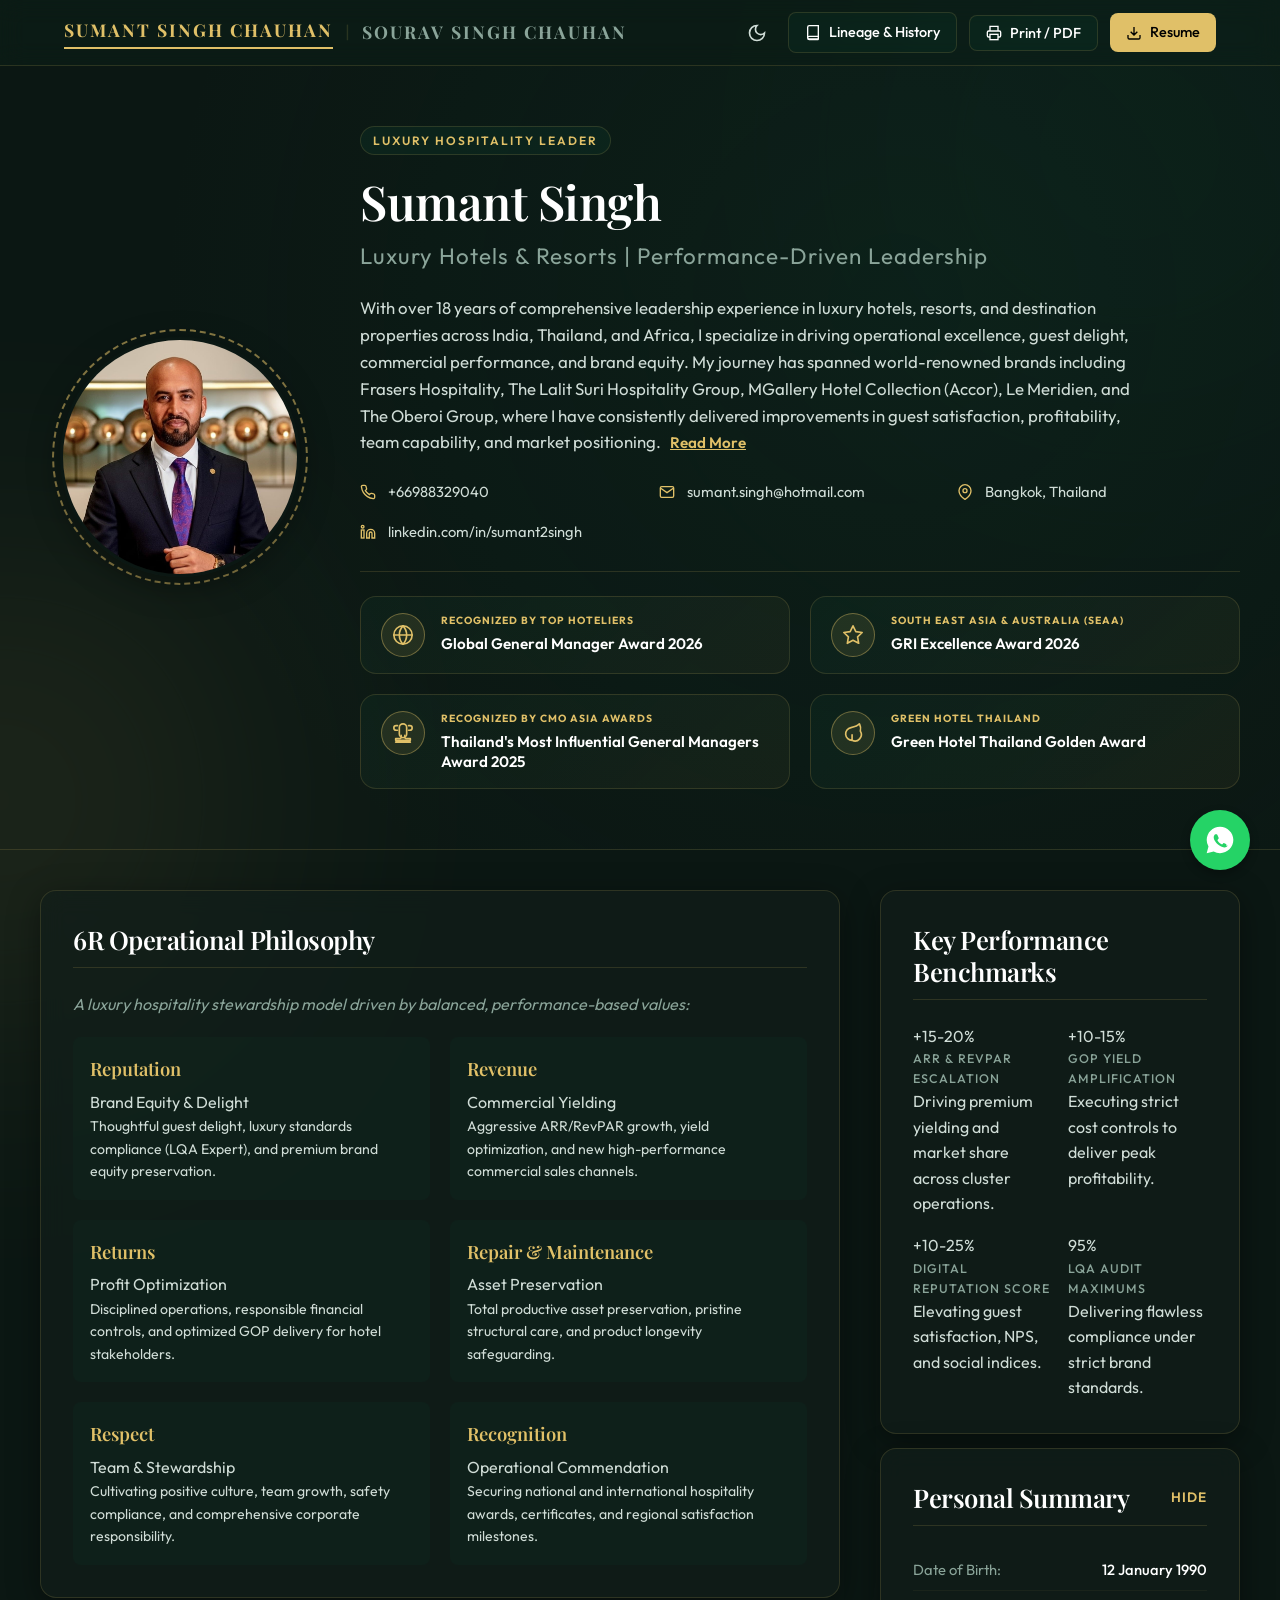
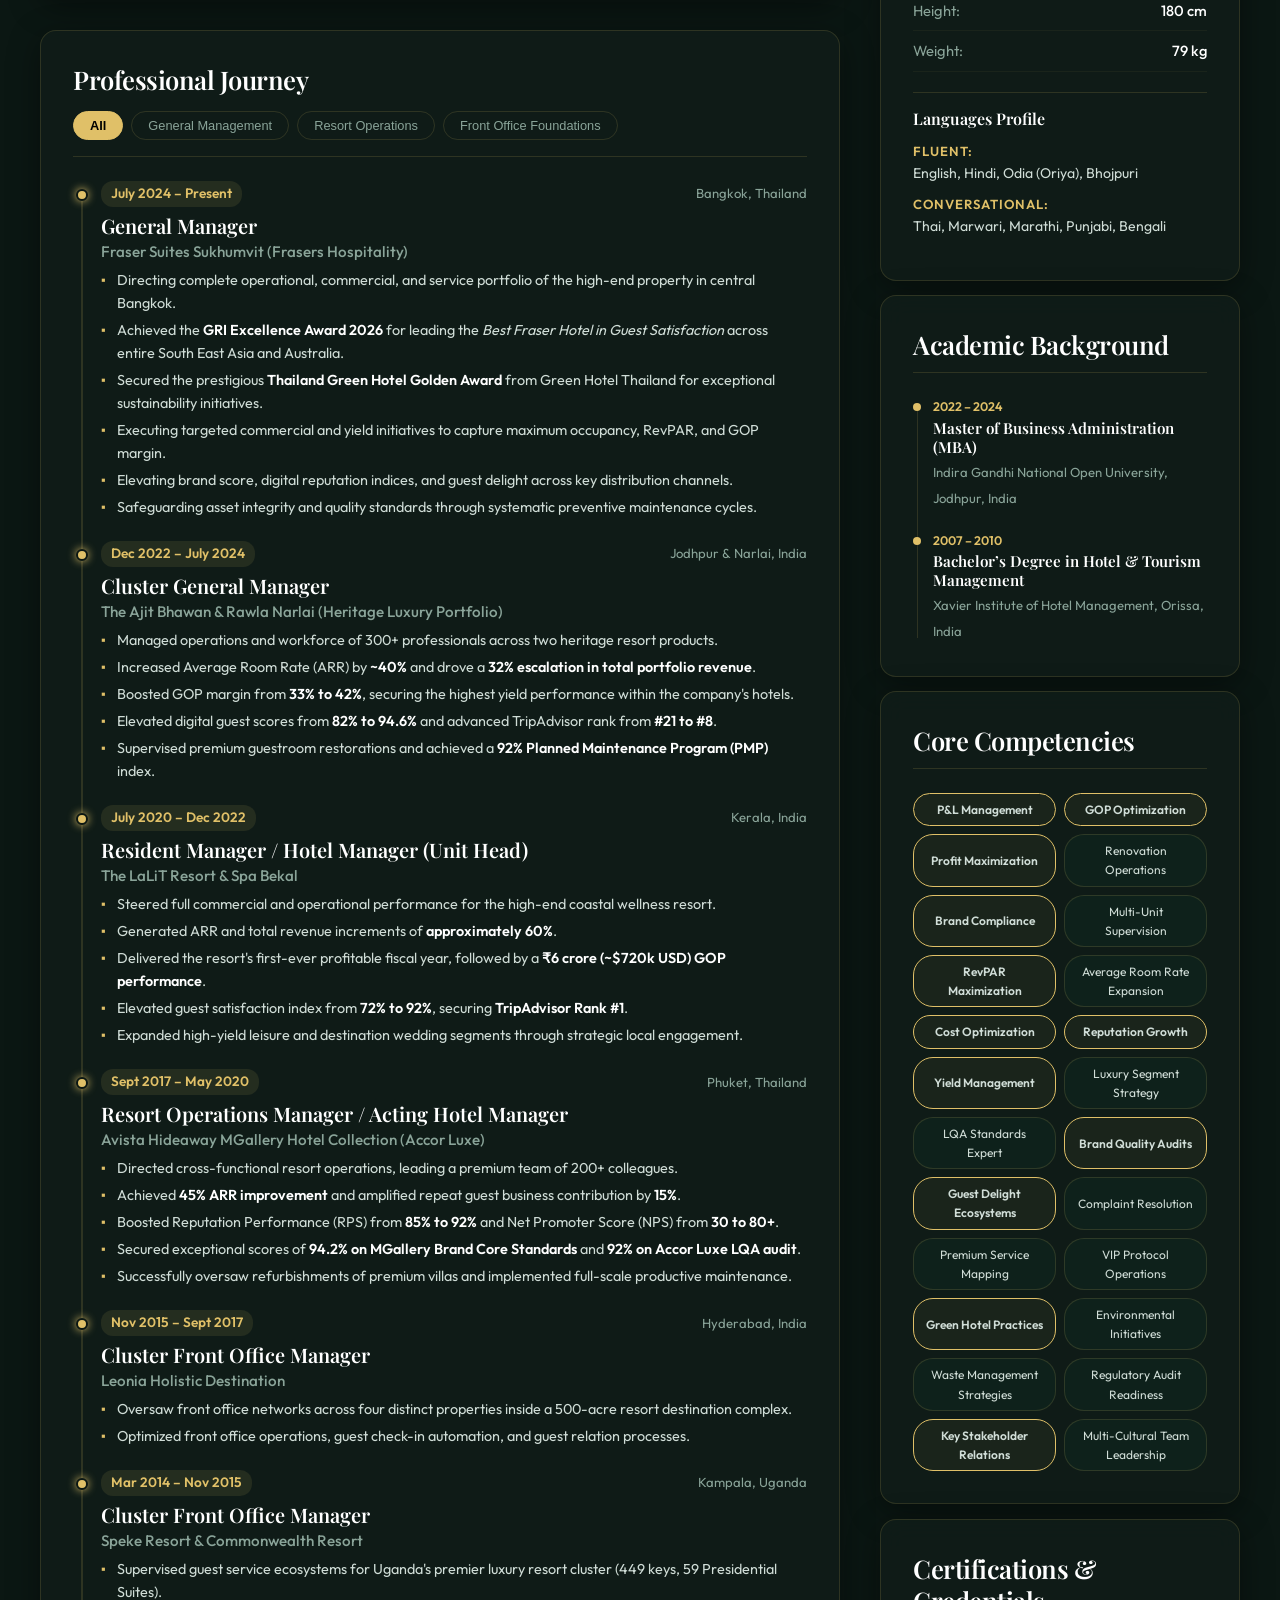
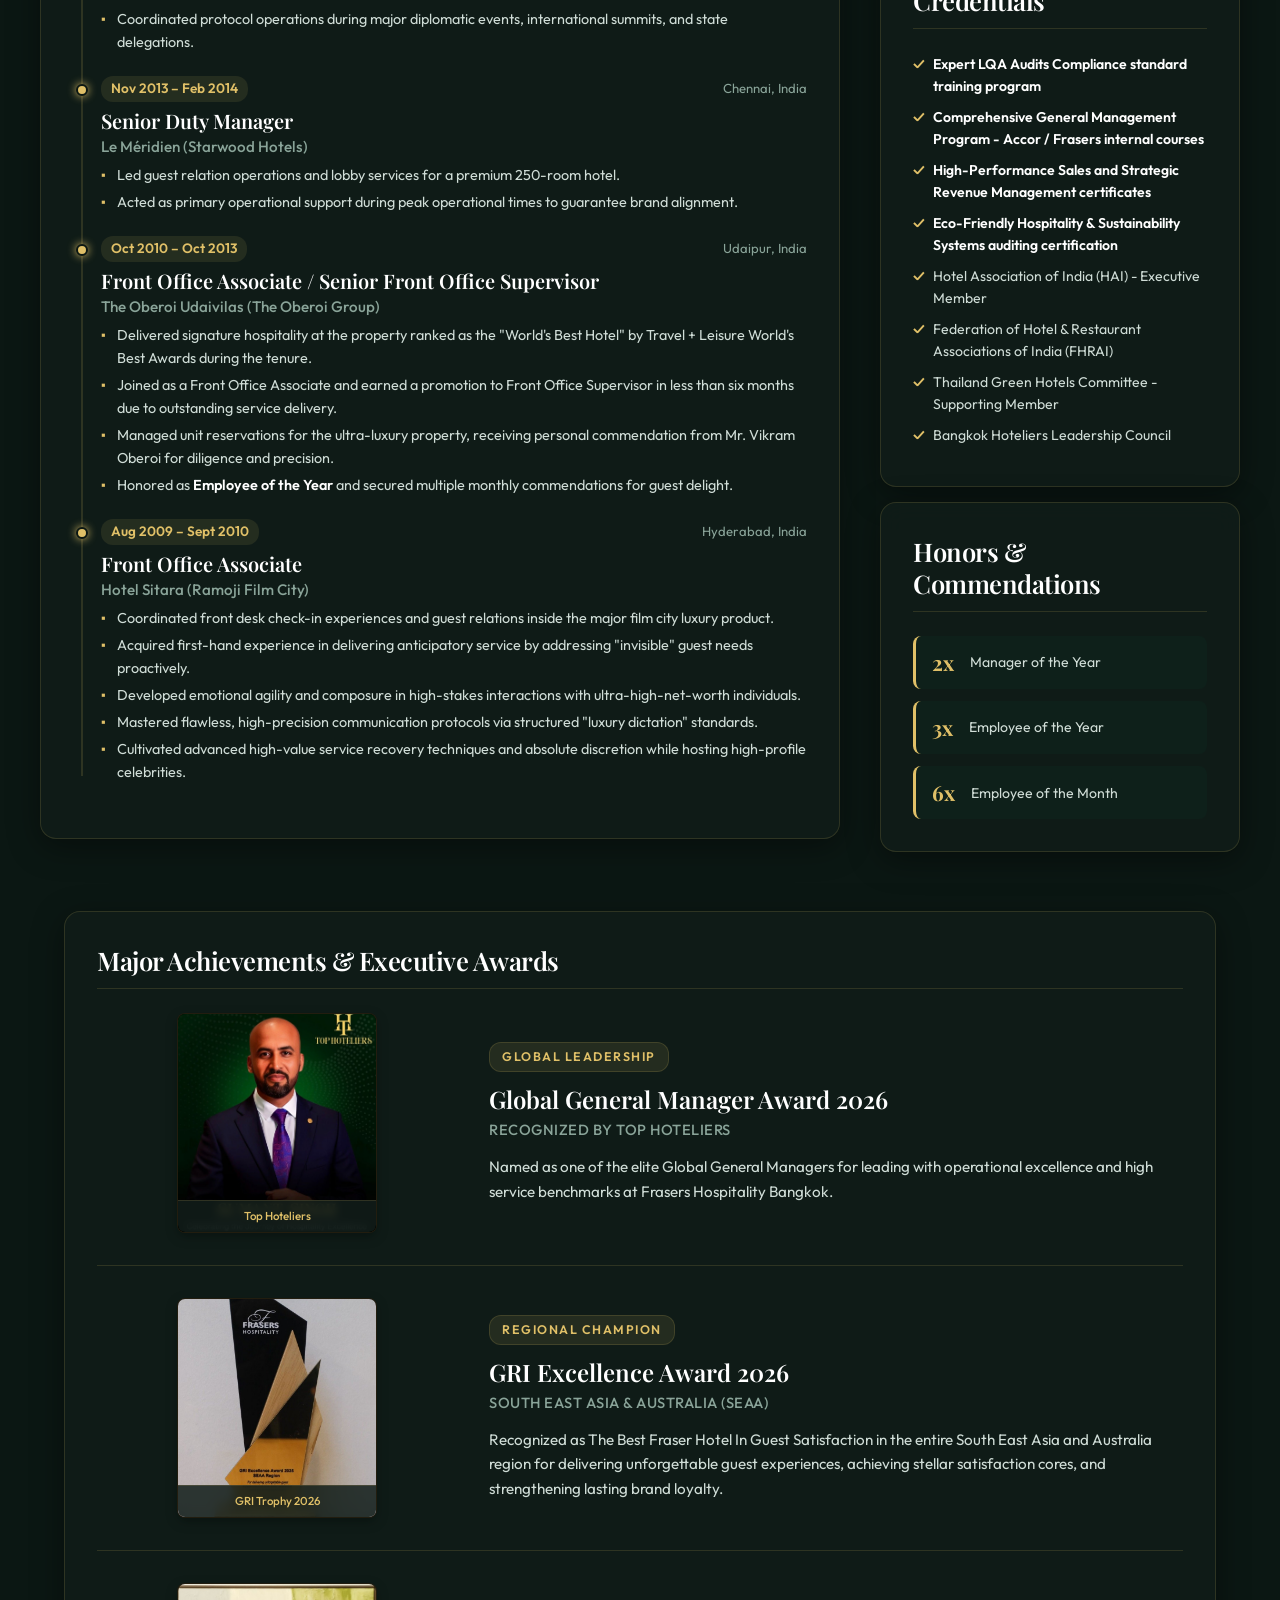
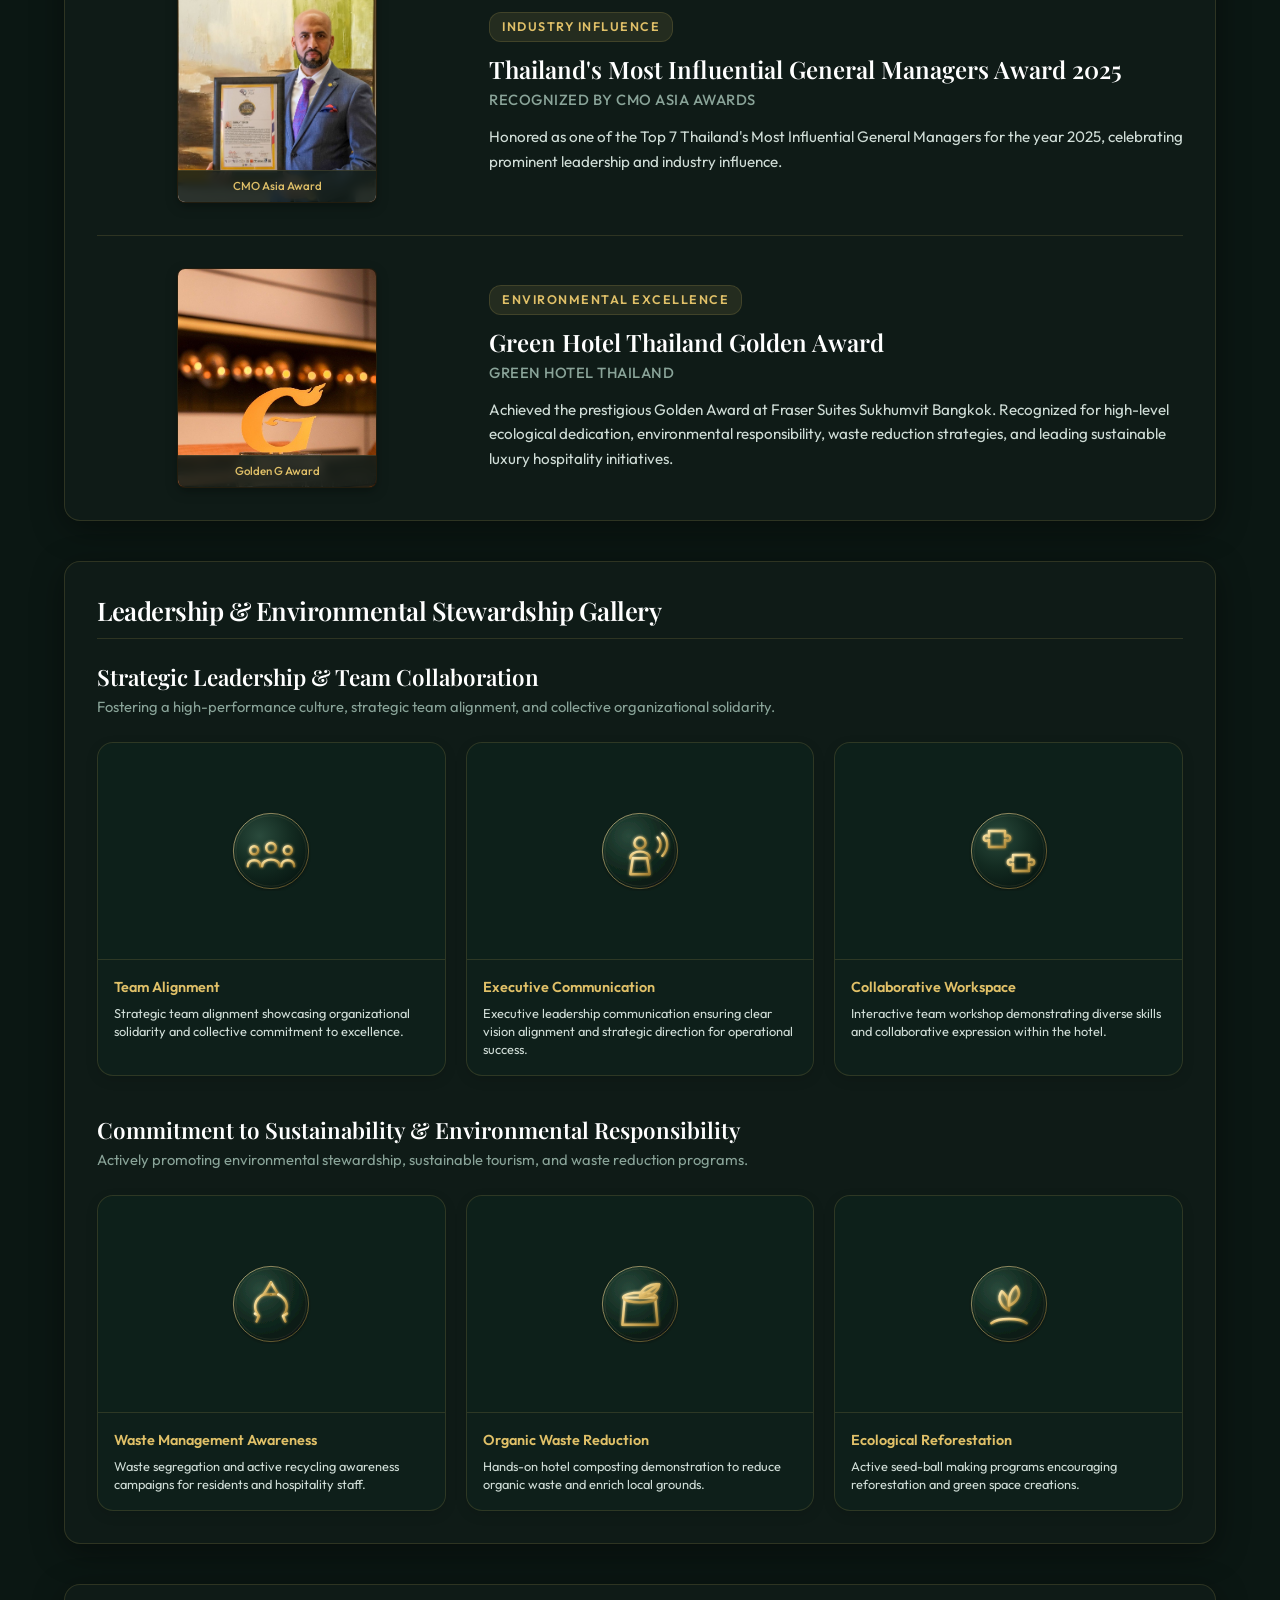
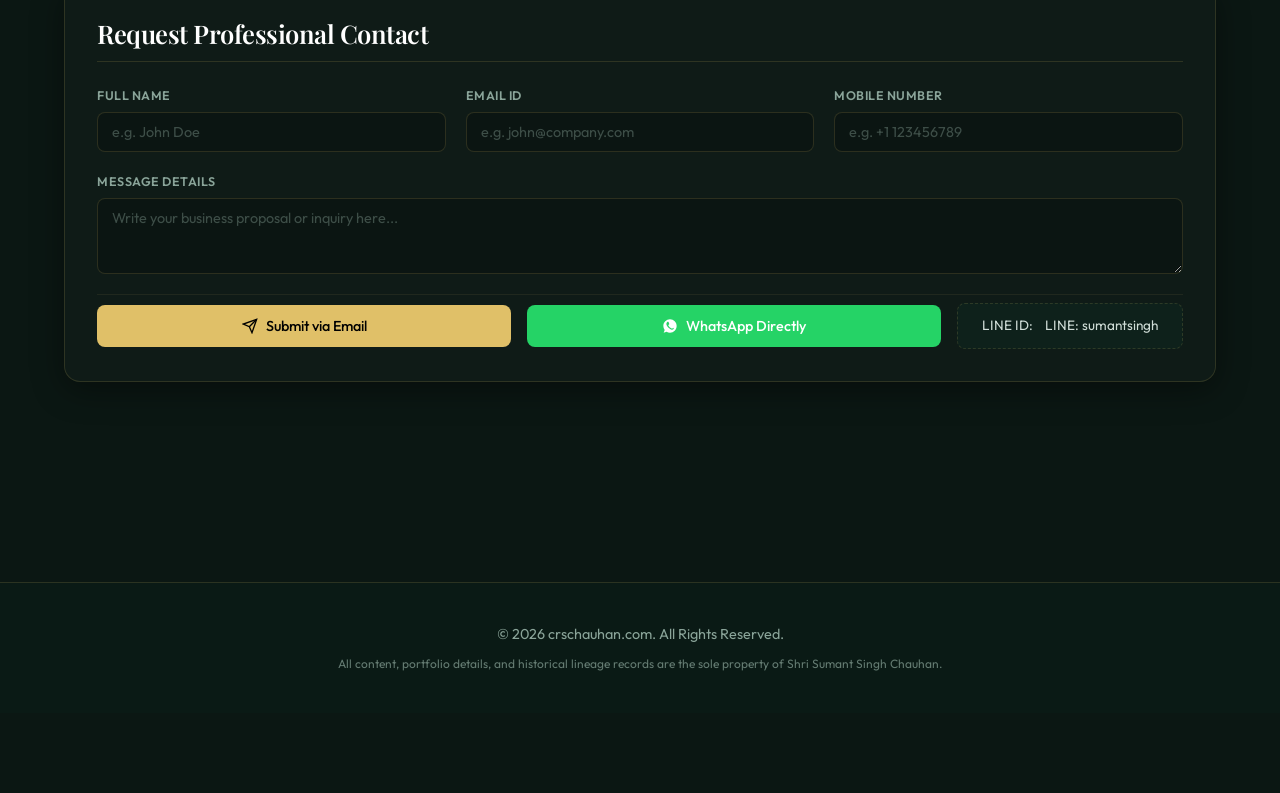
==== commit b1787a7c: "Replace gallery icons with custom gold-gradient circle SVGs from files for crschauhan.com" ====
--- a/index.html
+++ b/index.html
@@ -91,6 +91,10 @@
         text-align: center;
       }
     }
+    .gallery-icon {
+      width: 80px;
+      height: 80px;
+    }
   </style>
 </head>
 <body>
@@ -673,11 +677,50 @@
           <div class="gallery-grid">
             <figure class="gallery-item-fig">
               <div class="gallery-img-wrapper" aria-hidden="true">
-                <svg class="gallery-icon" xmlns="http://www.w3.org/2000/svg" viewBox="0 0 24 24" fill="none" stroke="currentColor" stroke-width="1.8" stroke-linecap="round" stroke-linejoin="round">
-                  <path d="M17 21v-2a4 4 0 0 0-4-4H5a4 4 0 0 0-4 4v2"/>
-                  <circle cx="9" cy="7" r="4"/>
-                  <path d="M23 21v-2a4 4 0 0 0-3-3.87"/>
-                  <path d="M16 3.13a4 4 0 0 1 0 7.75"/>
+                <svg class="gallery-icon" viewBox="0 0 200 200" xmlns="http://www.w3.org/2000/svg">
+                  <defs>
+                    <radialGradient id="bg1" cx="35%" cy="30%" r="75%">
+                      <stop offset="0%" stop-color="#2a4a3c"/>
+                      <stop offset="55%" stop-color="#132b21"/>
+                      <stop offset="100%" stop-color="#081712"/>
+                    </radialGradient>
+                    <linearGradient id="gold1" x1="0%" y1="0%" x2="100%" y2="100%">
+                      <stop offset="0%" stop-color="#FCEBB6"/>
+                      <stop offset="45%" stop-color="#E3BE6C"/>
+                      <stop offset="100%" stop-color="#9C7A2E"/>
+                    </linearGradient>
+                    <linearGradient id="ring1" x1="0%" y1="0%" x2="100%" y2="100%">
+                      <stop offset="0%" stop-color="#F5E1A4"/>
+                      <stop offset="100%" stop-color="#7A5E22"/>
+                    </radialGradient>
+                    <filter id="glow1" x="-60%" y="-60%" width="220%" height="220%">
+                      <feGaussianBlur stdDeviation="4" result="blur"/>
+                      <feMerge>
+                        <feMergeNode in="blur"/>
+                        <feMergeNode in="SourceGraphic"/>
+                      </feMerge>
+                    </filter>
+                    <filter id="shadow1" x="-50%" y="-50%" width="200%" height="200%">
+                      <feDropShadow dx="0" dy="3" stdDeviation="4" flood-color="#000" flood-opacity="0.4"/>
+                    </filter>
+                  </defs>
+
+                  <circle cx="100" cy="100" r="94" fill="url(#bg1)" filter="url(#shadow1)"/>
+                  <circle cx="100" cy="100" r="94" fill="none" stroke="url(#ring1)" stroke-width="2" opacity="0.8"/>
+                  <circle cx="100" cy="100" r="88" fill="none" stroke="#F5E1A4" stroke-width="0.75" opacity="0.25"/>
+
+                  <g filter="url(#glow1)" fill="none" stroke="url(#gold1)" stroke-width="6" stroke-linecap="round" stroke-linejoin="round">
+                    <line x1="58" y1="70" x2="142" y2="70"/>
+                    <line x1="58" y1="70" x2="58" y2="80"/>
+                    <line x1="100" y1="70" x2="100" y2="80"/>
+                    <line x1="142" y1="70" x2="142" y2="80"/>
+                    <circle cx="58" cy="98" r="10"/>
+                    <path d="M42 138 C42 118, 74 118, 74 138"/>
+                    <circle cx="100" cy="92" r="12"/>
+                    <path d="M78 138 C78 116, 122 116, 122 138"/>
+                    <circle cx="142" cy="98" r="10"/>
+                    <path d="M126 138 C126 118, 158 118, 158 138"/>
+                  </g>
                 </svg>
               </div>
               <figcaption class="gallery-caption">
@@ -688,8 +731,43 @@
 
             <figure class="gallery-item-fig">
               <div class="gallery-img-wrapper" aria-hidden="true">
-                <svg class="gallery-icon" xmlns="http://www.w3.org/2000/svg" viewBox="0 0 24 24" fill="none" stroke="currentColor" stroke-width="1.8" stroke-linecap="round" stroke-linejoin="round">
-                  <path d="M21 15a2 2 0 0 1-2 2H7l-4 4V5a2 2 0 0 1 2-2h14a2 2 0 0 1 2 2z"/>
+                <svg class="gallery-icon" viewBox="0 0 200 200" xmlns="http://www.w3.org/2000/svg">
+                  <defs>
+                    <radialGradient id="bg2" cx="35%" cy="30%" r="75%">
+                      <stop offset="0%" stop-color="#2a4a3c"/>
+                      <stop offset="55%" stop-color="#132b21"/>
+                      <stop offset="100%" stop-color="#081712"/>
+                    </radialGradient>
+                    <linearGradient id="gold2" x1="0%" y1="0%" x2="100%" y2="100%">
+                      <stop offset="0%" stop-color="#FCEBB6"/>
+                      <stop offset="45%" stop-color="#E3BE6C"/>
+                      <stop offset="100%" stop-color="#9C7A2E"/>
+                    </linearGradient>
+                    <linearGradient id="ring2" x1="0%" y1="0%" x2="100%" y2="100%">
+                      <stop offset="0%" stop-color="#F5E1A4"/>
+                      <stop offset="100%" stop-color="#7A5E22"/>
+                    </linearGradient>
+                    <filter id="glow2" x="-60%" y="-60%" width="220%" height="220%">
+                      <feGaussianBlur stdDeviation="4" result="blur"/>
+                      <feMerge><feMergeNode in="blur"/><feMergeNode in="SourceGraphic"/></feMerge>
+                    </filter>
+                    <filter id="shadow2" x="-50%" y="-50%" width="200%" height="200%">
+                      <feDropShadow dx="0" dy="3" stdDeviation="4" flood-color="#000" flood-opacity="0.4"/>
+                    </filter>
+                  </defs>
+
+                  <circle cx="100" cy="100" r="94" fill="url(#bg2)" filter="url(#shadow2)"/>
+                  <circle cx="100" cy="100" r="94" fill="none" stroke="url(#ring2)" stroke-width="2" opacity="0.8"/>
+                  <circle cx="100" cy="100" r="88" fill="none" stroke="#F5E1A4" stroke-width="0.75" opacity="0.25"/>
+
+                  <g filter="url(#glow2)" fill="none" stroke="url(#gold2)" stroke-width="6" stroke-linecap="round" stroke-linejoin="round">
+                    <path d="M76 158 L82 118 L118 118 L124 158 Z"/>
+                    <line x1="68" y1="158" x2="132" y2="158"/>
+                    <circle cx="100" cy="80" r="14"/>
+                    <path d="M76 118 C76 96, 124 96, 124 118"/>
+                    <path d="M144 66 C154 76, 154 92, 144 102"/>
+                    <path d="M156 56 C172 72, 172 96, 156 112"/>
+                  </g>
                 </svg>
               </div>
               <figcaption class="gallery-caption">
@@ -700,9 +778,39 @@
 
             <figure class="gallery-item-fig">
               <div class="gallery-img-wrapper" aria-hidden="true">
-                <svg class="gallery-icon" xmlns="http://www.w3.org/2000/svg" viewBox="0 0 24 24" fill="none" stroke="currentColor" stroke-width="1.8" stroke-linecap="round" stroke-linejoin="round">
-                  <rect x="2" y="7" width="20" height="14" rx="2" ry="2"/>
-                  <path d="M16 21V5a2 2 0 0 0-2-2h-4a2 2 0 0 0-2 2v16"/>
+                <svg class="gallery-icon" viewBox="0 0 200 200" xmlns="http://www.w3.org/2000/svg">
+                  <defs>
+                    <radialGradient id="bg3" cx="35%" cy="30%" r="75%">
+                      <stop offset="0%" stop-color="#2a4a3c"/>
+                      <stop offset="55%" stop-color="#132b21"/>
+                      <stop offset="100%" stop-color="#081712"/>
+                    </radialGradient>
+                    <linearGradient id="gold3" x1="0%" y1="0%" x2="100%" y2="100%">
+                      <stop offset="0%" stop-color="#FCEBB6"/>
+                      <stop offset="45%" stop-color="#E3BE6C"/>
+                      <stop offset="100%" stop-color="#9C7A2E"/>
+                    </linearGradient>
+                    <linearGradient id="ring3" x1="0%" y1="0%" x2="100%" y2="100%">
+                      <stop offset="0%" stop-color="#F5E1A4"/>
+                      <stop offset="100%" stop-color="#7A5E22"/>
+                    </radialGradient>
+                    <filter id="glow3" x="-60%" y="-60%" width="220%" height="220%">
+                      <feGaussianBlur stdDeviation="4" result="blur"/>
+                      <feMerge><feMergeNode in="blur"/><feMergeNode in="SourceGraphic"/></feMerge>
+                    </filter>
+                    <filter id="shadow3" x="-50%" y="-50%" width="200%" height="200%">
+                      <feDropShadow dx="0" dy="3" stdDeviation="4" flood-color="#000" flood-opacity="0.4"/>
+                    </filter>
+                  </defs>
+
+                  <circle cx="100" cy="100" r="94" fill="url(#bg3)" filter="url(#shadow3)"/>
+                  <circle cx="100" cy="100" r="94" fill="none" stroke="url(#ring3)" stroke-width="2" opacity="0.8"/>
+                  <circle cx="100" cy="100" r="88" fill="none" stroke="#F5E1A4" stroke-width="0.75" opacity="0.25"/>
+
+                  <g filter="url(#glow3)" fill="none" stroke="url(#gold3)" stroke-width="6" stroke-linecap="round" stroke-linejoin="round">
+                    <path d="M50 50 H90 V64 C95 60, 103 60, 103 68 C103 76, 95 76, 90 72 V90 H50 V72 C45 76, 37 76, 37 68 C37 60, 45 60, 50 64 Z"/>
+                    <path d="M110 110 H150 V124 C155 120, 163 120, 163 128 C163 136, 155 136, 150 132 V150 H110 V132 C105 136, 97 136, 97 128 C97 120, 105 120, 110 124 Z"/>
+                  </g>
                 </svg>
               </div>
               <figcaption class="gallery-caption">
@@ -721,11 +829,44 @@
           <div class="gallery-grid">
             <figure class="gallery-item-fig">
               <div class="gallery-img-wrapper" aria-hidden="true">
-                <svg class="gallery-icon" xmlns="http://www.w3.org/2000/svg" viewBox="0 0 24 24" fill="none" stroke="currentColor" stroke-width="1.8" stroke-linecap="round" stroke-linejoin="round">
-                  <polyline points="17 1 21 5 17 9"/>
-                  <path d="M3 11V9a4 4 0 0 1 4-4h14"/>
-                  <polyline points="7 23 3 19 7 15"/>
-                  <path d="M21 13v2a4 4 0 0 1-4 4H3"/>
+                <svg class="gallery-icon" viewBox="0 0 200 200" xmlns="http://www.w3.org/2000/svg">
+                  <defs>
+                    <radialGradient id="bg4" cx="35%" cy="30%" r="75%">
+                      <stop offset="0%" stop-color="#2a4a3c"/>
+                      <stop offset="55%" stop-color="#132b21"/>
+                      <stop offset="100%" stop-color="#081712"/>
+                    </radialGradient>
+                    <linearGradient id="gold4" x1="0%" y1="0%" x2="100%" y2="100%">
+                      <stop offset="0%" stop-color="#FCEBB6"/>
+                      <stop offset="45%" stop-color="#E3BE6C"/>
+                      <stop offset="100%" stop-color="#9C7A2E"/>
+                    </linearGradient>
+                    <linearGradient id="ring4" x1="0%" y1="0%" x2="100%" y2="100%">
+                      <stop offset="0%" stop-color="#F5E1A4"/>
+                      <stop offset="100%" stop-color="#7A5E22"/>
+                    </linearGradient>
+                    <filter id="glow4" x="-60%" y="-60%" width="220%" height="220%">
+                      <feGaussianBlur stdDeviation="4" result="blur"/>
+                      <feMerge><feMergeNode in="blur"/><feMergeNode in="SourceGraphic"/></feMerge>
+                    </filter>
+                    <filter id="shadow4" x="-50%" y="-50%" width="200%" height="200%">
+                      <feDropShadow dx="0" dy="3" stdDeviation="4" flood-color="#000" flood-opacity="0.4"/>
+                    </filter>
+                  </defs>
+
+                  <circle cx="100" cy="100" r="94" fill="url(#bg4)" filter="url(#shadow4)"/>
+                  <circle cx="100" cy="100" r="94" fill="none" stroke="url(#ring4)" stroke-width="2" opacity="0.8"/>
+                  <circle cx="100" cy="100" r="88" fill="none" stroke="#F5E1A4" stroke-width="0.75" opacity="0.25"/>
+
+                  <g filter="url(#glow4)" fill="none" stroke="url(#gold4)" stroke-width="6" stroke-linecap="round" stroke-linejoin="round">
+                    <path d="M100 46 L118 76 L100 76"/>
+                    <path d="M100 46 L82 76 L100 76"/>
+                    <path d="M118 76 C142 88, 146 112, 130 130"/>
+                    <path d="M140 124 L130 130 L136 144"/>
+                    <path d="M82 76 C58 88, 54 112, 70 130"/>
+                    <path d="M60 124 L70 130 L64 144"/>
+                    <path d="M130 130 L70 130"/>
+                  </g>
                 </svg>
               </div>
               <figcaption class="gallery-caption">
@@ -736,8 +877,41 @@
 
             <figure class="gallery-item-fig">
               <div class="gallery-img-wrapper" aria-hidden="true">
-                <svg class="gallery-icon" xmlns="http://www.w3.org/2000/svg" viewBox="0 0 24 24" fill="none" stroke="currentColor" stroke-width="1.8" stroke-linecap="round" stroke-linejoin="round">
-                  <path d="M11 20A7 7 0 0 1 9.8 6.1C15.5 5 17 4.48 19 2c1 2 2 3.5 1 8a7 7 0 0 1-9 10zm0 0v-6"/>
+                <svg class="gallery-icon" viewBox="0 0 200 200" xmlns="http://www.w3.org/2000/svg">
+                  <defs>
+                    <radialGradient id="bg5" cx="35%" cy="30%" r="75%">
+                      <stop offset="0%" stop-color="#2a4a3c"/>
+                      <stop offset="55%" stop-color="#132b21"/>
+                      <stop offset="100%" stop-color="#081712"/>
+                    </radialGradient>
+                    <linearGradient id="gold5" x1="0%" y1="0%" x2="100%" y2="100%">
+                      <stop offset="0%" stop-color="#FCEBB6"/>
+                      <stop offset="45%" stop-color="#E3BE6C"/>
+                      <stop offset="100%" stop-color="#9C7A2E"/>
+                    </linearGradient>
+                    <linearGradient id="ring5" x1="0%" y1="0%" x2="100%" y2="100%">
+                      <stop offset="0%" stop-color="#F5E1A4"/>
+                      <stop offset="100%" stop-color="#7A5E22"/>
+                    </linearGradient>
+                    <filter id="glow5" x="-60%" y="-60%" width="220%" height="220%">
+                      <feGaussianBlur stdDeviation="4" result="blur"/>
+                      <feMerge><feMergeNode in="blur"/><feMergeNode in="SourceGraphic"/></feMerge>
+                    </filter>
+                    <filter id="shadow5" x="-50%" y="-50%" width="200%" height="200%">
+                      <feDropShadow dx="0" dy="3" stdDeviation="4" flood-color="#000" flood-opacity="0.4"/>
+                    </filter>
+                  </defs>
+
+                  <circle cx="100" cy="100" r="94" fill="url(#bg5)" filter="url(#shadow5)"/>
+                  <circle cx="100" cy="100" r="94" fill="none" stroke="url(#ring5)" stroke-width="2" opacity="0.8"/>
+                  <circle cx="100" cy="100" r="88" fill="none" stroke="#F5E1A4" stroke-width="0.75" opacity="0.25"/>
+
+                  <g filter="url(#glow5)" fill="none" stroke="url(#gold5)" stroke-width="6" stroke-linecap="round" stroke-linejoin="round">
+                    <path d="M62 84 L56 152 L144 152 L138 84 Z"/>
+                    <ellipse cx="100" cy="84" rx="42" ry="12"/>
+                    <path d="M100 84 C100 60, 128 48, 148 51 C145 71, 122 84, 100 84 Z" fill="url(#gold5)" fill-opacity="0.15"/>
+                    <path d="M100 84 C112 72, 128 64, 148 51"/>
+                  </g>
                 </svg>
               </div>
               <figcaption class="gallery-caption">
@@ -748,12 +922,41 @@
 
             <figure class="gallery-item-fig">
               <div class="gallery-img-wrapper" aria-hidden="true">
-                <svg class="gallery-icon" xmlns="http://www.w3.org/2000/svg" viewBox="0 0 24 24" fill="none" stroke="currentColor" stroke-width="1.8" stroke-linecap="round" stroke-linejoin="round">
-                  <path d="M12 22V8"/>
-                  <path d="M12 12c-3-1.5-6-0.5-6 3 3-0.5 5.5-1.5 6-3z"/>
-                  <path d="M12 10c3-1.5 6-0.5 6 3-3-0.5-5.5-1.5-6-3z"/>
-                  <path d="M12 8c-2-2-4.5-1.5-5 1 1.5-0.5 3.5-0.5 5-1z"/>
-                  <path d="M12 8c2-2 4.5-1.5 5 1-1.5-0.5-3.5-0.5-5-1z"/>
+                <svg class="gallery-icon" viewBox="0 0 200 200" xmlns="http://www.w3.org/2000/svg">
+                  <defs>
+                    <radialGradient id="bg6" cx="35%" cy="30%" r="75%">
+                      <stop offset="0%" stop-color="#2a4a3c"/>
+                      <stop offset="55%" stop-color="#132b21"/>
+                      <stop offset="100%" stop-color="#081712"/>
+                    </radialGradient>
+                    <linearGradient id="gold6" x1="0%" y1="0%" x2="100%" y2="100%">
+                      <stop offset="0%" stop-color="#FCEBB6"/>
+                      <stop offset="45%" stop-color="#E3BE6C"/>
+                      <stop offset="100%" stop-color="#9C7A2E"/>
+                    </linearGradient>
+                    <linearGradient id="ring6" x1="0%" y1="0%" x2="100%" y2="100%">
+                      <stop offset="0%" stop-color="#F5E1A4"/>
+                      <stop offset="100%" stop-color="#7A5E22"/>
+                    </linearGradient>
+                    <filter id="glow6" x="-60%" y="-60%" width="220%" height="220%">
+                      <feGaussianBlur stdDeviation="4" result="blur"/>
+                      <feMerge><feMergeNode in="blur"/><feMergeNode in="SourceGraphic"/></feMerge>
+                    </filter>
+                    <filter id="shadow6" x="-50%" y="-50%" width="200%" height="200%">
+                      <feDropShadow dx="0" dy="3" stdDeviation="4" flood-color="#000" flood-opacity="0.4"/>
+                    </filter>
+                  </defs>
+
+                  <circle cx="100" cy="100" r="94" fill="url(#bg6)" filter="url(#shadow6)"/>
+                  <circle cx="100" cy="100" r="94" fill="none" stroke="url(#ring6)" stroke-width="2" opacity="0.8"/>
+                  <circle cx="100" cy="100" r="88" fill="none" stroke="#F5E1A4" stroke-width="0.75" opacity="0.25"/>
+
+                  <g filter="url(#glow6)" fill="none" stroke="url(#gold6)" stroke-width="6" stroke-linecap="round" stroke-linejoin="round">
+                    <path d="M56 148 C74 134, 126 134, 144 148"/>
+                    <line x1="100" y1="148" x2="100" y2="98"/>
+                    <path d="M100 116 C82 108, 68 86, 82 68 C100 82, 100 100, 100 116 Z" fill="url(#gold6)" fill-opacity="0.18"/>
+                    <path d="M100 104 C120 96, 134 74, 118 56 C100 70, 100 88, 100 104 Z" fill="url(#gold6)" fill-opacity="0.18"/>
+                  </g>
                 </svg>
               </div>
               <figcaption class="gallery-caption">
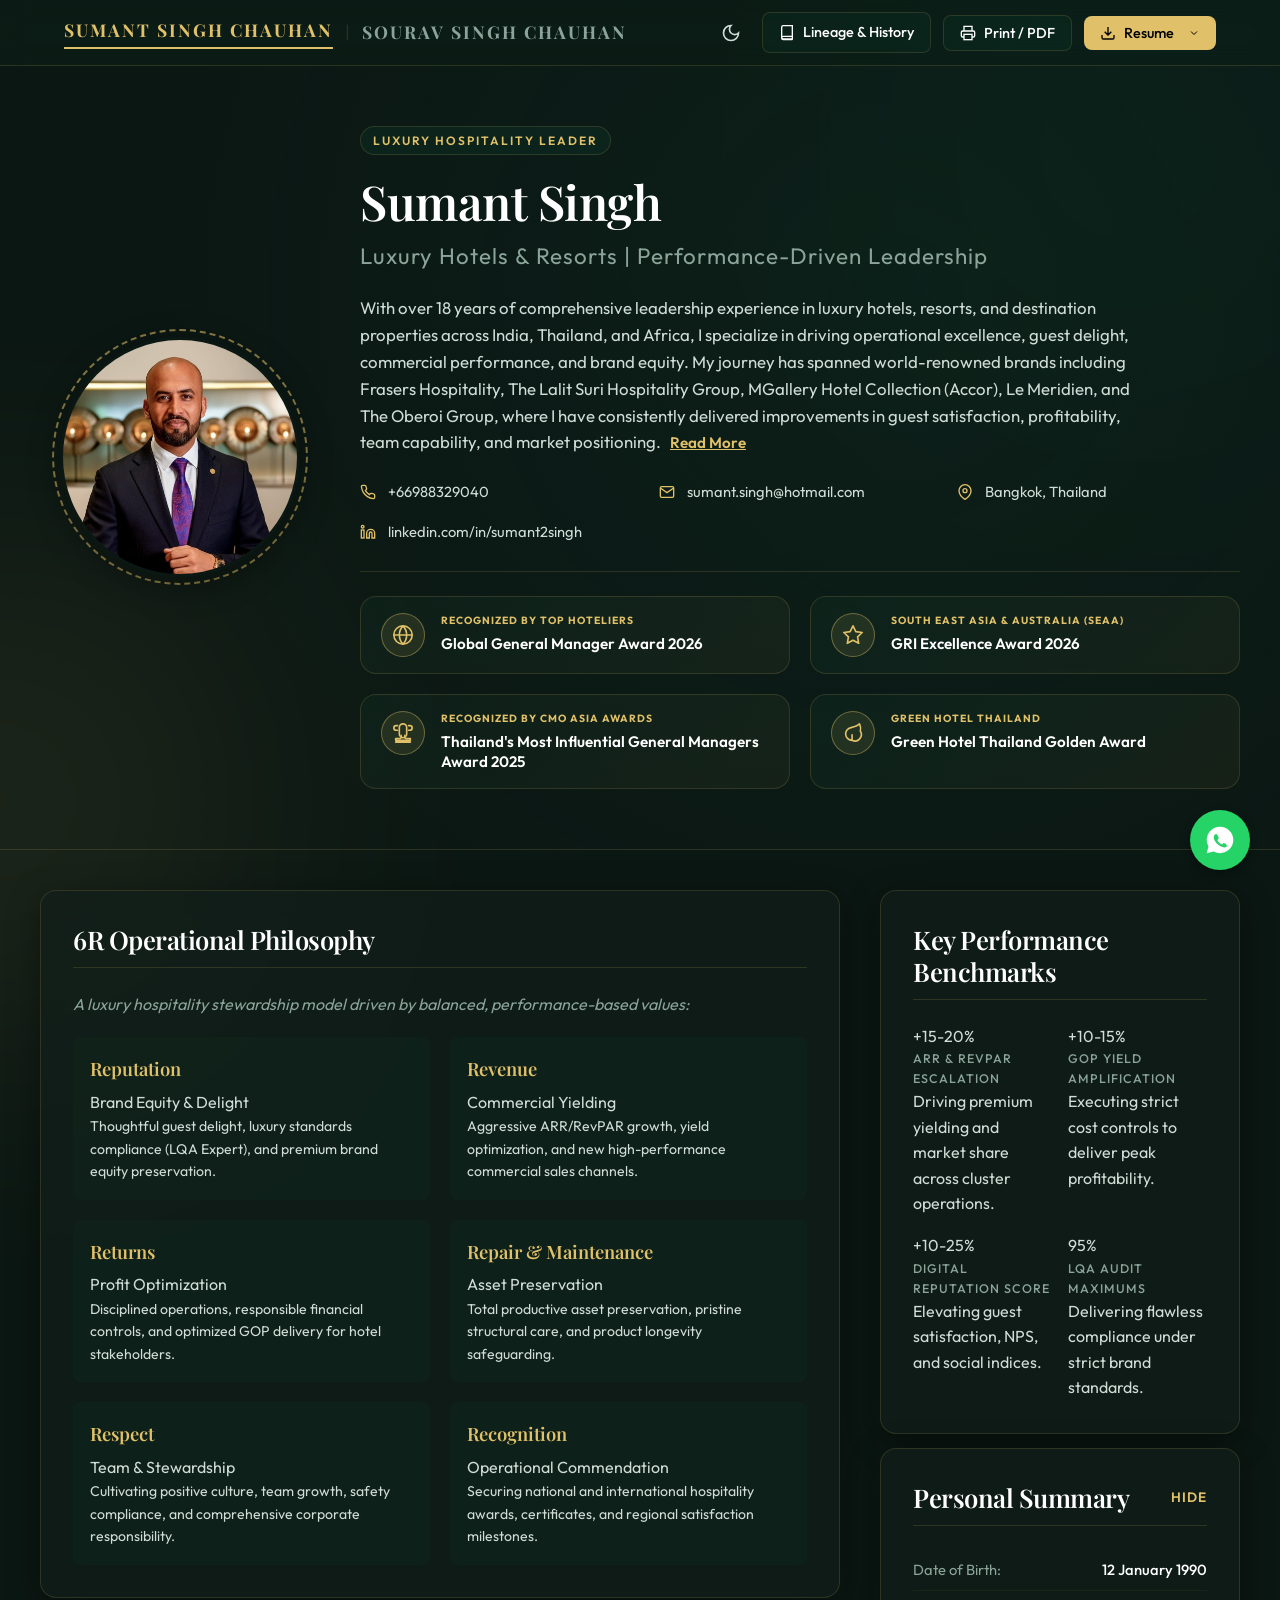
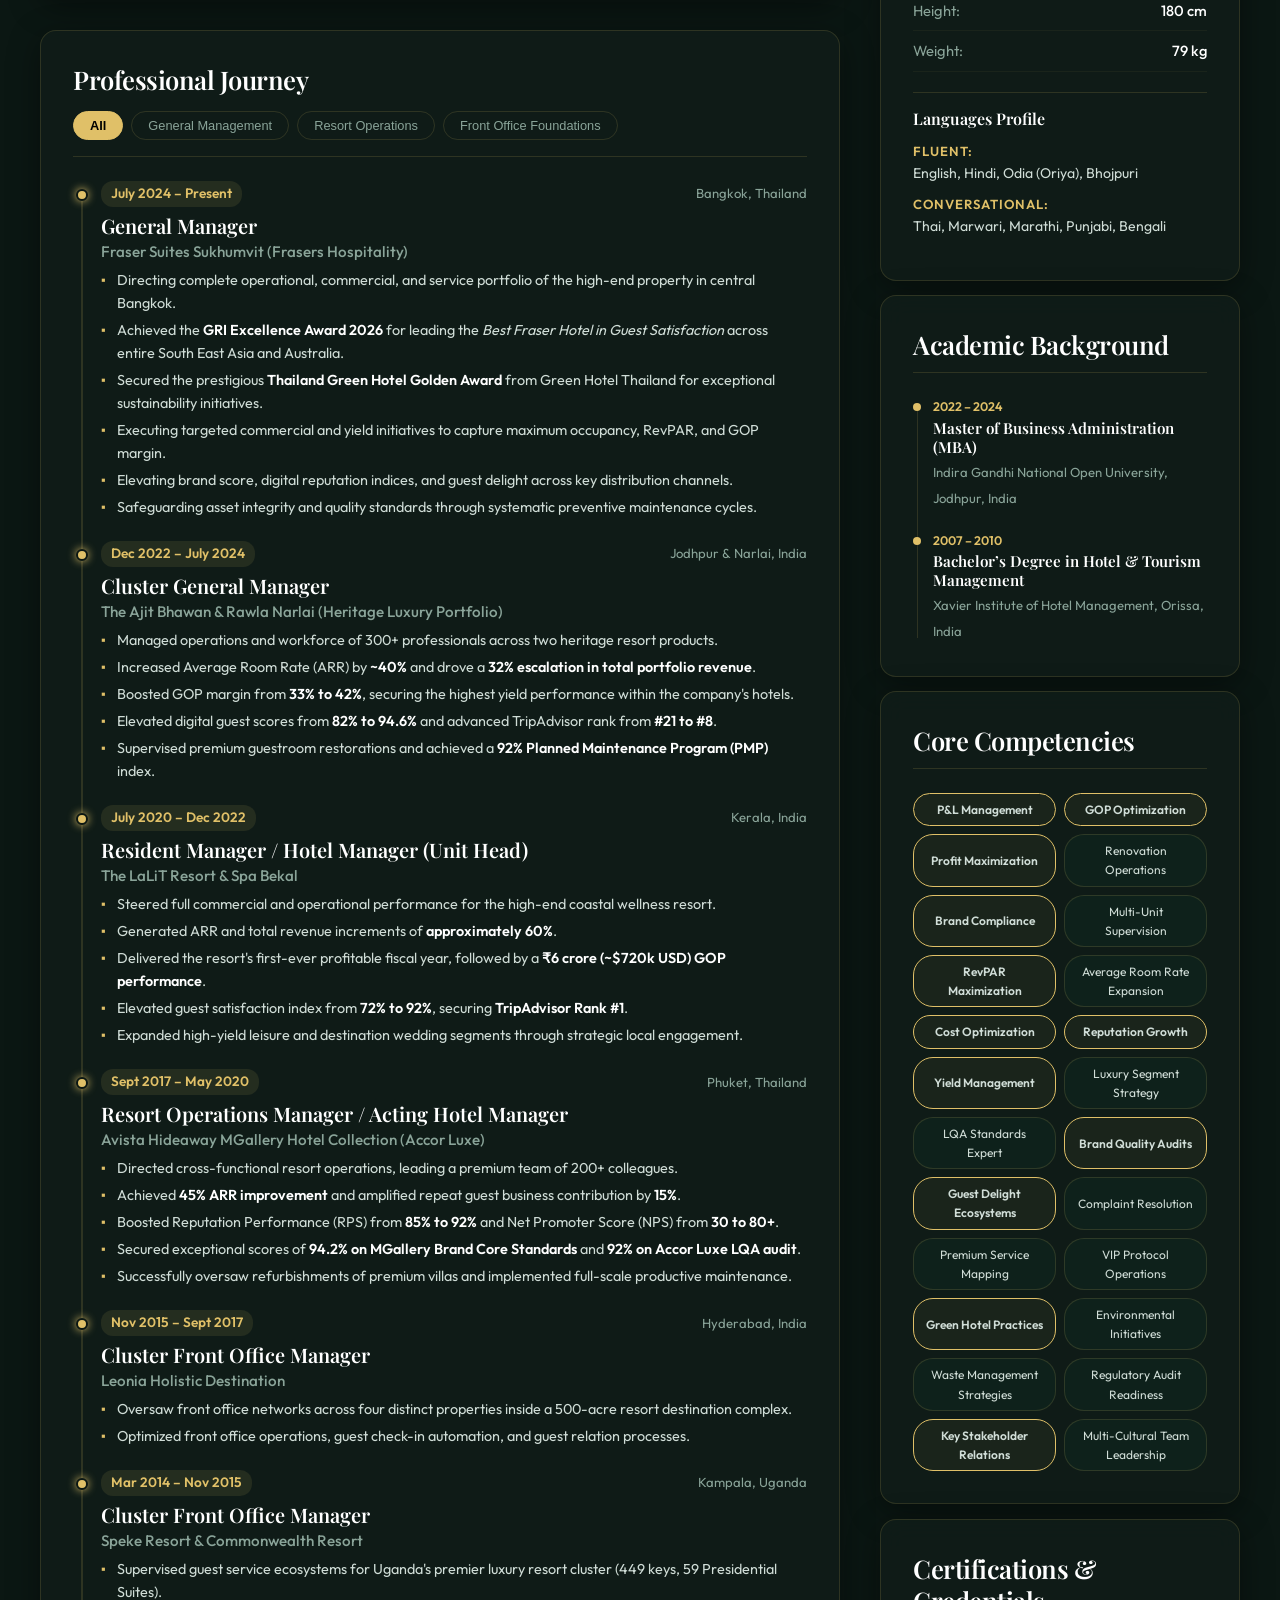
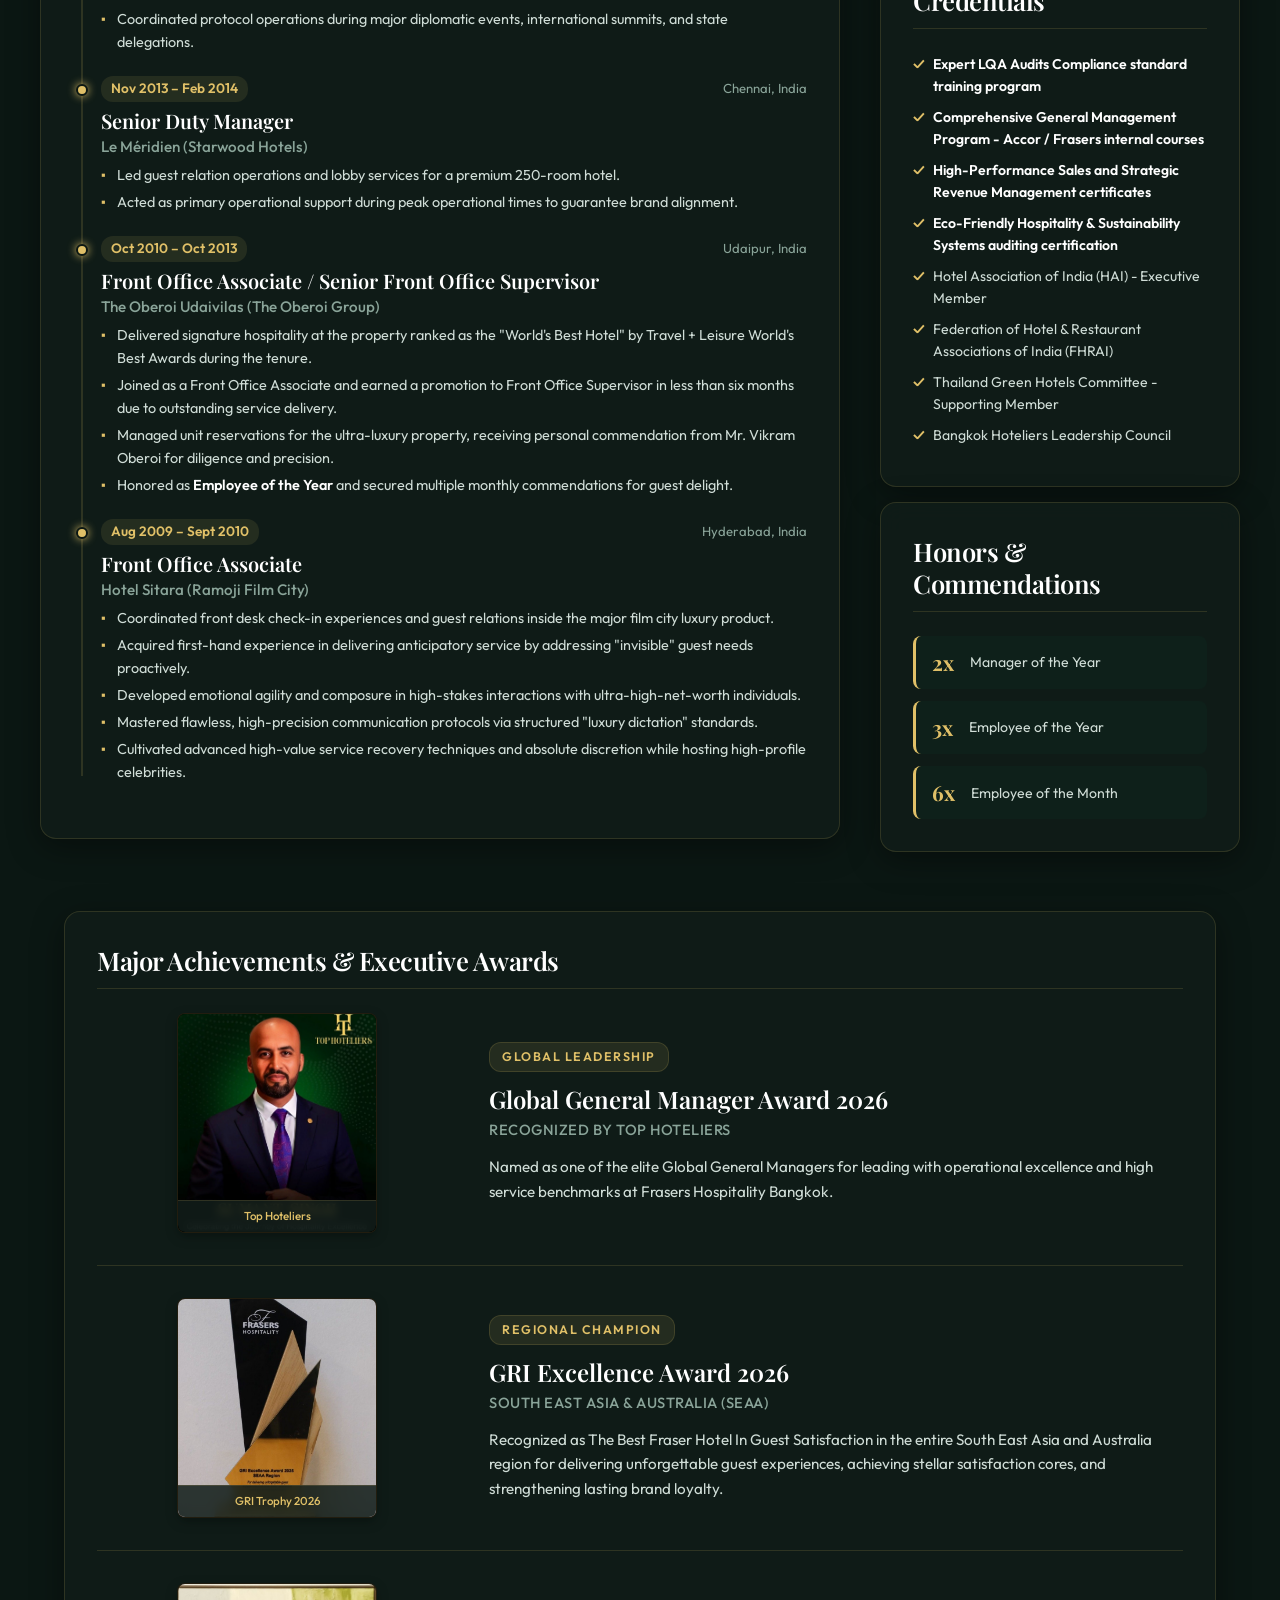
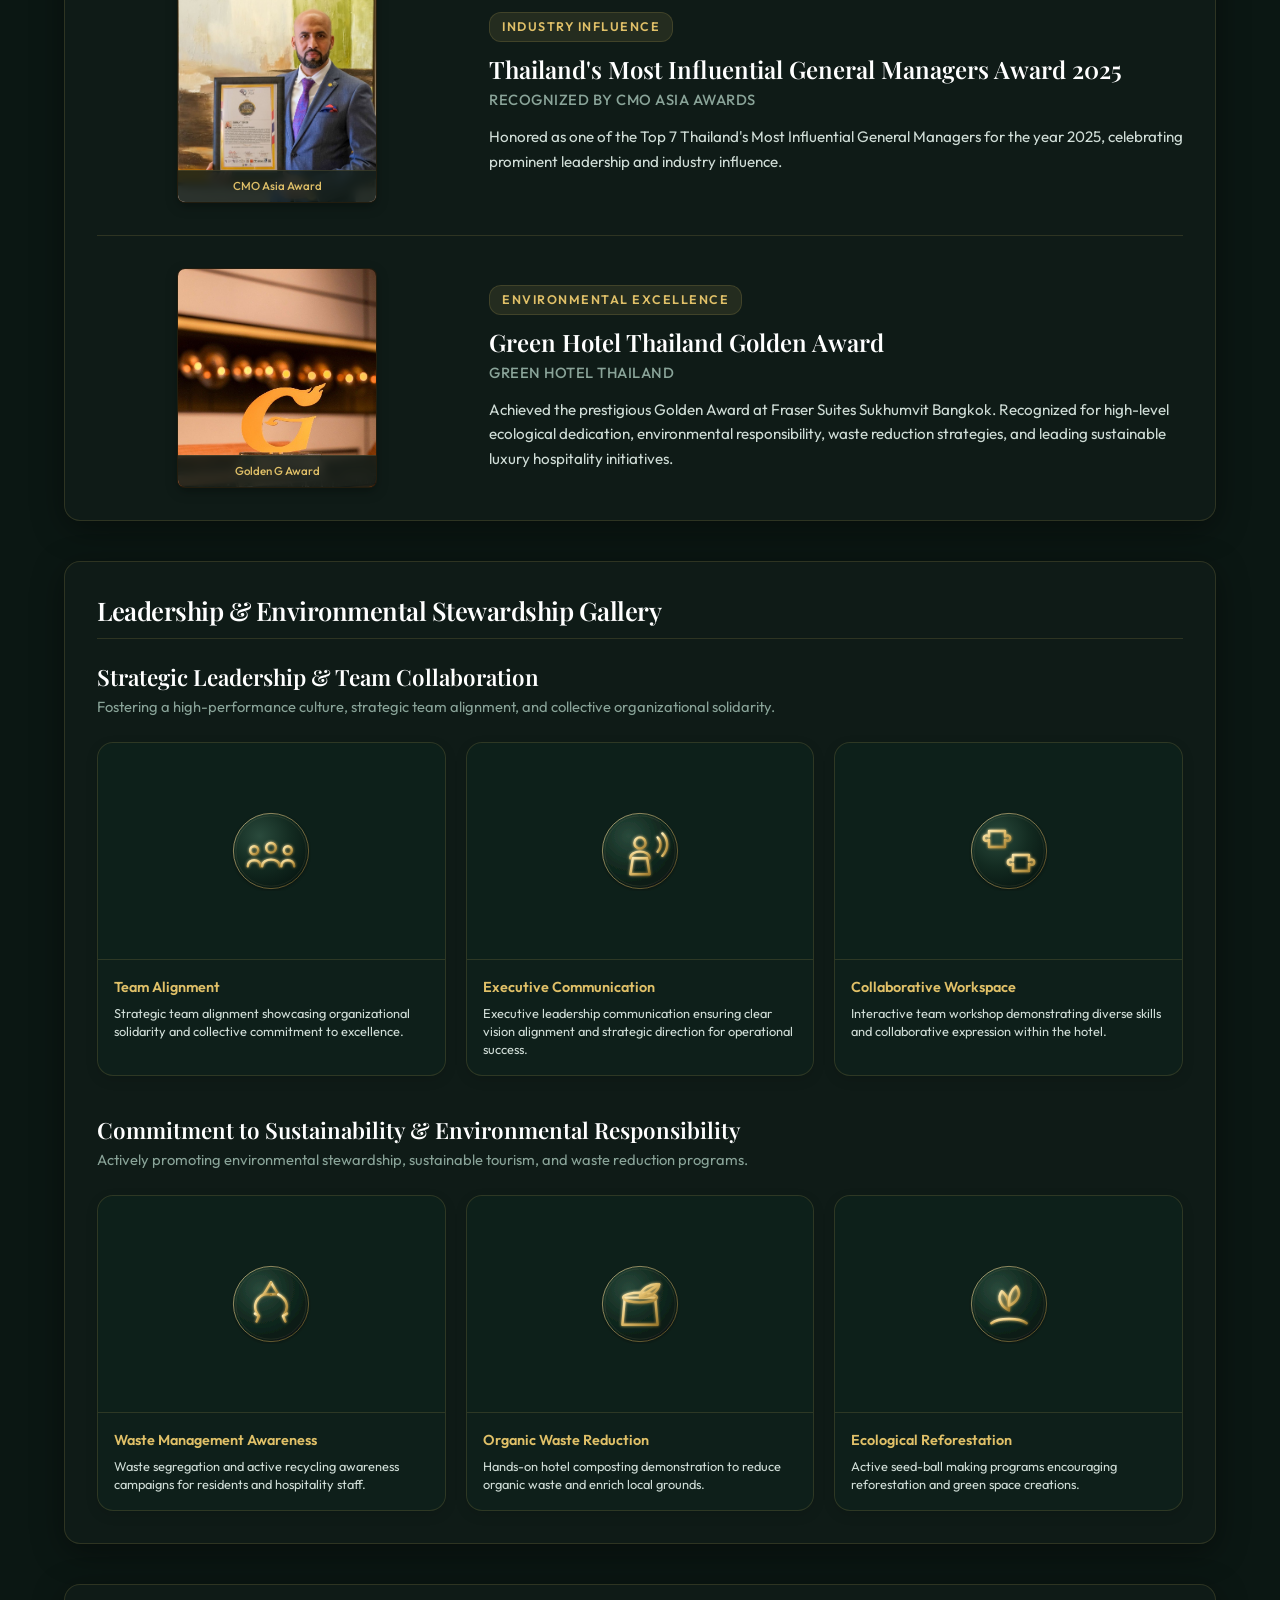
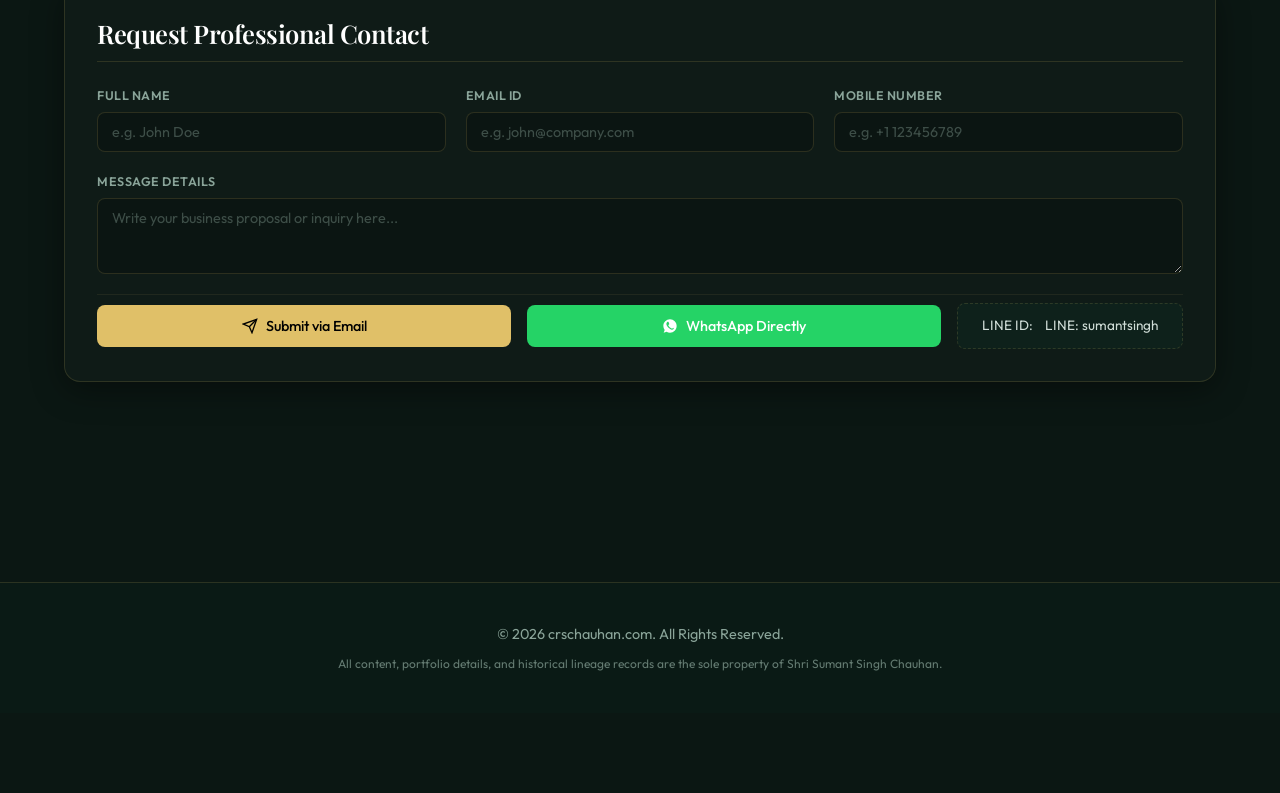
==== commit ff2ddfaf: "Add Comprehensive Resume PDF and convert navigation Resume button to Brief + Comprehensive dropdown " ====
--- a/index.html
+++ b/index.html
@@ -95,6 +95,71 @@
       width: 80px;
       height: 80px;
     }
+    
+    /* Dropdown system overrides */
+    .dropdown {
+      position: relative;
+      display: inline-block;
+    }
+    .dropdown-toggle {
+      border: none;
+      outline: none;
+    }
+    .dropdown-menu {
+      display: none;
+      position: absolute;
+      right: 0;
+      top: 100%;
+      margin-top: 6px;
+      background-color: var(--color-bg-base);
+      border: 1px solid var(--color-border);
+      border-radius: 8px;
+      box-shadow: 0 10px 24px rgba(0, 0, 0, 0.4);
+      min-width: 190px;
+      z-index: 1000;
+      overflow: hidden;
+      opacity: 0;
+      transform: translateY(10px);
+      transition: opacity 0.2s ease, transform 0.2s ease;
+    }
+    @media (hover: hover) {
+      .dropdown:hover .dropdown-menu {
+        display: block;
+        opacity: 1;
+        transform: translateY(0);
+      }
+    }
+    .dropdown.show .dropdown-menu {
+      display: block;
+      opacity: 1;
+      transform: translateY(0);
+    }
+    .dropdown-item {
+      display: block;
+      padding: 10px 16px;
+      color: var(--color-text-main);
+      text-decoration: none;
+      font-size: 0.85rem;
+      font-weight: 500;
+      text-align: left;
+      transition: background-color 0.2s ease, color 0.2s ease;
+      cursor: pointer;
+    }
+    .dropdown-item:hover {
+      background-color: rgba(var(--color-accent-rgb), 0.1);
+      color: var(--color-accent);
+    }
+    .dropdown-item:not(:last-child) {
+      border-bottom: 1px solid var(--color-border);
+    }
+    @media (max-width: 1024px) {
+      .dropdown-toggle .dropdown-arrow-svg {
+        display: none !important;
+      }
+      .dropdown-menu {
+        min-width: 170px;
+      }
+    }
   </style>
 </head>
 <body>
@@ -126,10 +191,17 @@
           <svg class="btn-icon-svg" xmlns="http://www.w3.org/2000/svg" viewBox="0 0 24 24" fill="none" stroke="currentColor" stroke-width="2"><path d="M6 9V2h12v7M6 18H4a2 2 0 0 1-2-2v-5a2 2 0 0 1 2-2h16a2 2 0 0 1 2 2v5a2 2 0 0 1-2 2h-2"/><rect x="6" y="14" width="12" height="8"/></svg>
           <span class="btn-text">Print / PDF</span>
         </button>
-        <a href="resume.pdf" target="_blank" class="btn btn-primary btn-small" download="Sumant_Singh_Resume.pdf">
-          <svg class="btn-icon-svg" xmlns="http://www.w3.org/2000/svg" viewBox="0 0 24 24" fill="none" stroke="currentColor" stroke-width="2"><path d="M21 15v4a2 2 0 0 1-2 2H5a2 2 0 0 1-2-2v-4M7 10l5 5 5-5M12 15V3"/></svg>
-          <span class="btn-text">Resume</span>
-        </a>
+        <div class="dropdown">
+          <button class="btn btn-primary btn-small dropdown-toggle" aria-haspopup="true" aria-expanded="false" aria-label="Resume Options Menu">
+            <svg class="btn-icon-svg" xmlns="http://www.w3.org/2000/svg" viewBox="0 0 24 24" fill="none" stroke="currentColor" stroke-width="2"><path d="M21 15v4a2 2 0 0 1-2 2H5a2 2 0 0 1-2-2v-4M7 10l5 5 5-5M12 15V3"/></svg>
+            <span class="btn-text">Resume</span>
+            <svg class="dropdown-arrow-svg" xmlns="http://www.w3.org/2000/svg" viewBox="0 0 24 24" fill="none" stroke="currentColor" stroke-width="2" style="width:12px; height:12px; margin-left:6px; display:inline-block; vertical-align:middle;"><path d="m6 9 6 6 6-6"/></svg>
+          </button>
+          <div class="dropdown-menu">
+            <a href="resume.pdf" target="_blank" download="Sumant_Singh_Brief_Resume.pdf" class="dropdown-item">Brief Resume</a>
+            <a href="sumant_comprehensive_resume.pdf" target="_blank" download="Sumant_Singh_Comprehensive_Resume.pdf" class="dropdown-item">Comprehensive Resume</a>
+          </div>
+        </div>
       </div>
     </div>
   </nav>
@@ -1057,5 +1129,25 @@
       <path d="M12.012 2c-5.506 0-9.989 4.478-9.99 9.984a9.96 9.96 0 0 0 1.335 4.97L2 22l5.233-1.371a9.936 9.936 0 0 0 4.779 1.218h.004c5.506 0 9.99-4.478 9.99-9.985C22.007 6.478 17.519 2 12.012 2zm5.722 14.125c-.25.702-1.226 1.3-1.742 1.393-.466.084-1.077.155-3.14-.693-2.637-1.082-4.35-3.766-4.482-3.942-.132-.176-1.076-1.428-1.076-2.723 0-1.295.679-1.932.92-2.193.242-.261.528-.326.704-.326h.542c.174 0 .408.065.638.614.23.548.788 1.922.856 2.059.068.137.113.297.022.479-.09.182-.136.296-.272.455-.136.159-.286.356-.408.478-.136.136-.279.285-.12.557.158.272.705 1.163 1.512 1.882.807.72 1.486.942 1.696 1.048.21.106.33.09.453-.05.123-.14.526-.61.666-.818.14-.208.279-.176.47-.106.19.07 1.211.571 1.417.674.205.103.342.154.393.243.05.088.05.513-.2 1.215z"/>
     </svg>
   </a>
+
+  <script>
+    // Click toggle for resume download dropdown menu
+    document.addEventListener('DOMContentLoaded', () => {
+      const dropdownToggle = document.querySelector('.dropdown-toggle');
+      const dropdown = document.querySelector('.dropdown');
+      
+      if (dropdownToggle && dropdown) {
+        dropdownToggle.addEventListener('click', (e) => {
+          e.stopPropagation();
+          dropdown.classList.toggle('show');
+        });
+        
+        // Hide dropdown when clicking anywhere else
+        document.addEventListener('click', () => {
+          dropdown.classList.remove('show');
+        });
+      }
+    });
+  </script>
 </body>
 </html>
